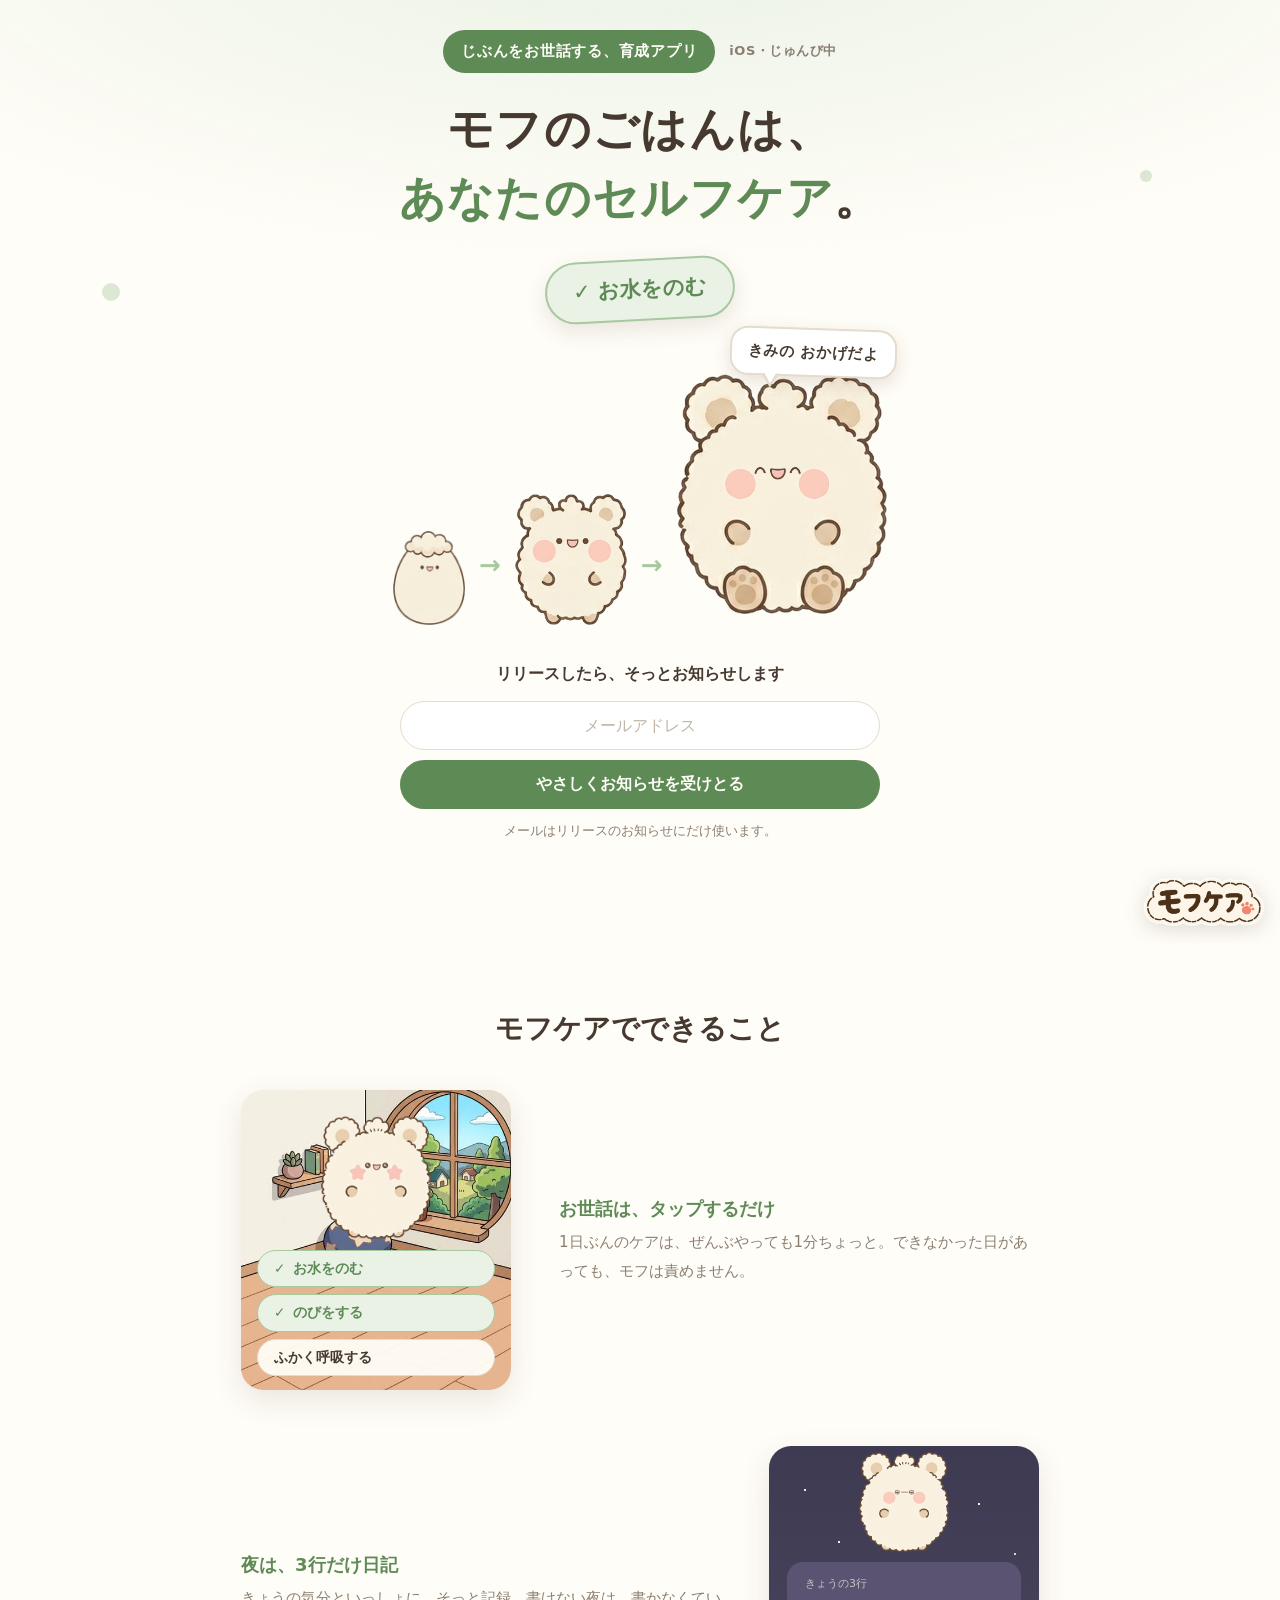
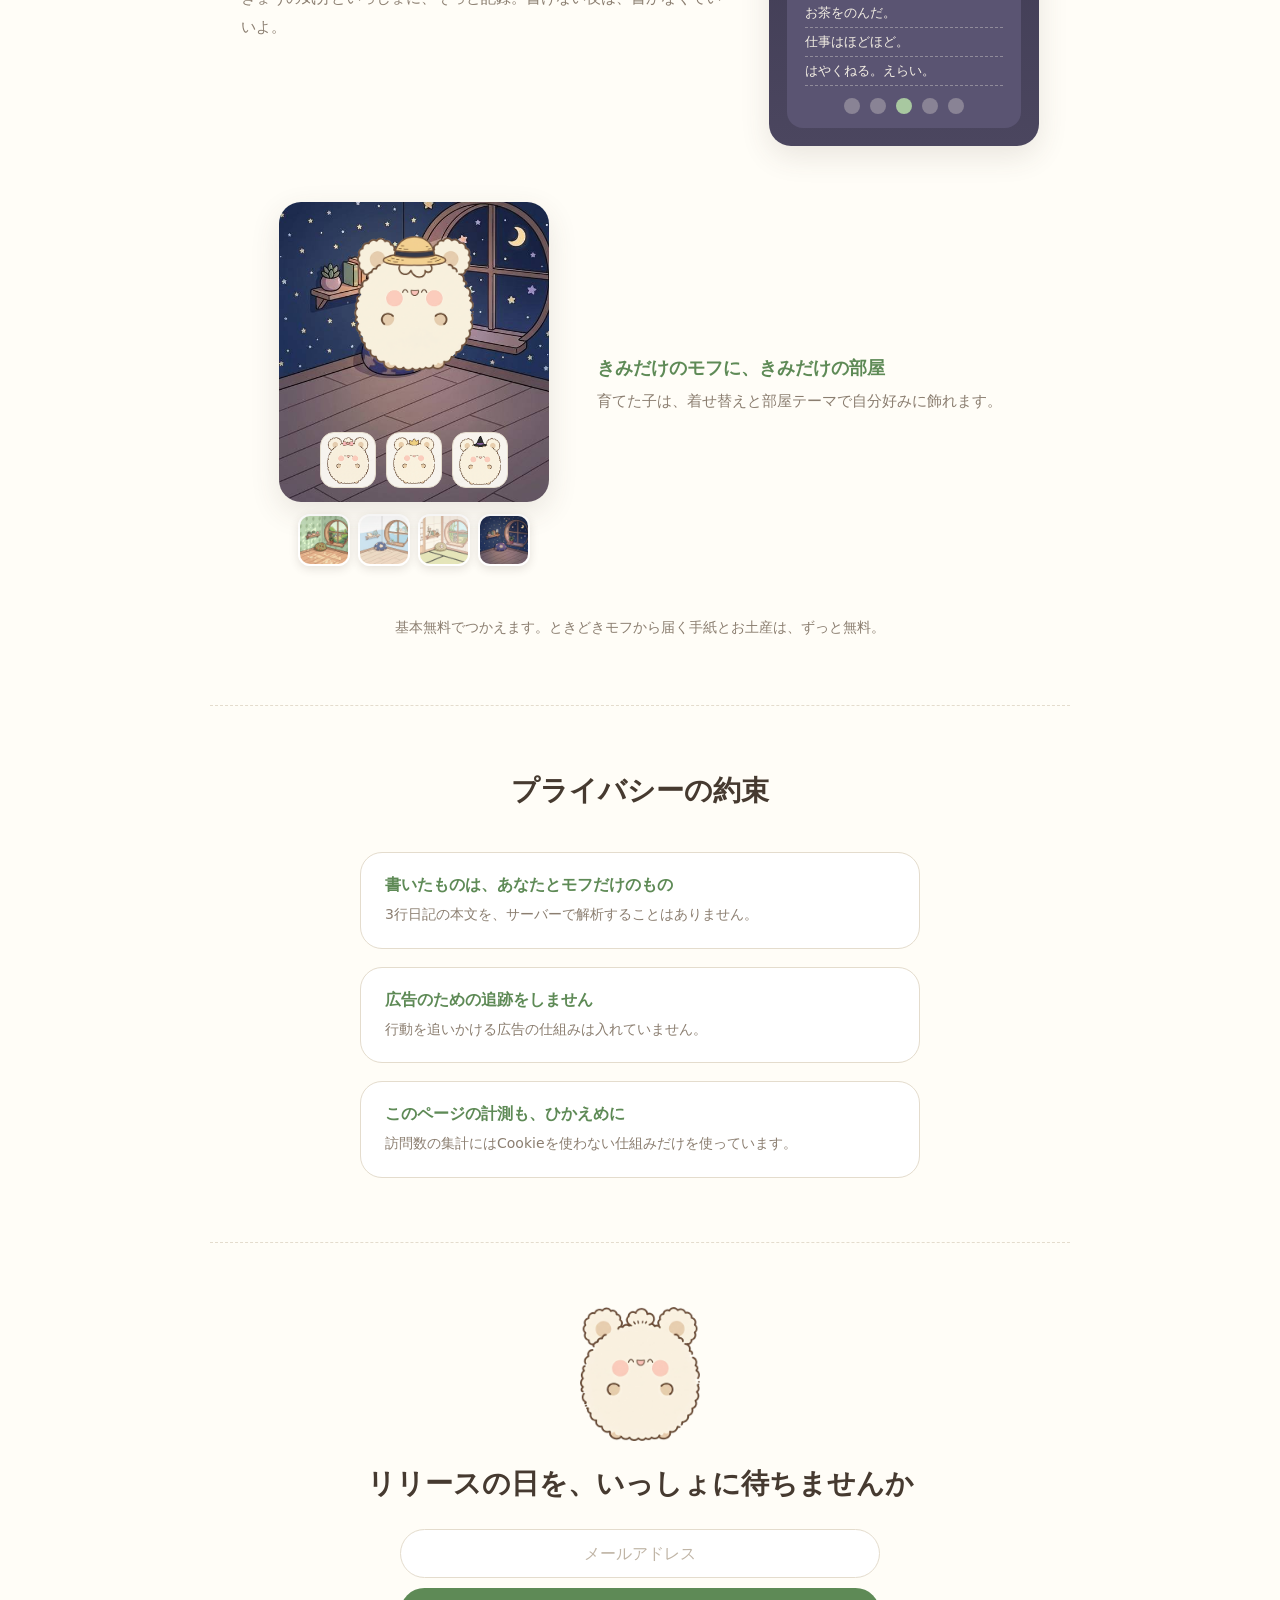
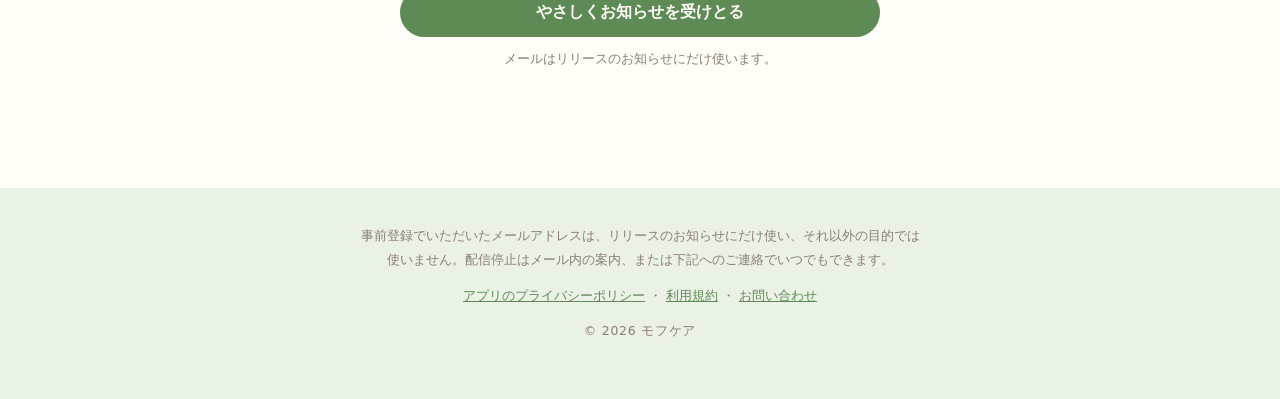
==== index.html @ e427bdf7 "ヒーローの落款スタンプを公式ロゴ(雲形ステッチ+肉球)に差し替え Co-Authored-By: Claude Fable 5 <noreply@anthropic.com>" ====
<!DOCTYPE html>
<html lang="ja">
<head>
  <meta charset="UTF-8">
  <meta name="viewport" content="width=device-width, initial-scale=1">
  <title>モフケア — モフのごはんは、あなたのセルフケア。</title>
  <meta name="description" content="じぶんをお世話する育成アプリ(iOS)。お水をのむ、のびをする。あなたのセルフケアで、もふもふの相棒「モフ」が育ちます。いま事前登録うけつけ中。">
  <meta name="theme-color" content="#FFFDF7">

  <meta property="og:type" content="website">
  <meta property="og:title" content="モフケア — モフのごはんは、あなたのセルフケア。">
  <meta property="og:description" content="じぶんをお世話する育成アプリ(iOS)。あなたのセルフケアで、もふもふの相棒「モフ」が育ちます。いま事前登録うけつけ中。">
  <meta property="og:url" content="https://mofucare.pages.dev/">
  <meta property="og:image" content="https://mofucare.pages.dev/assets/og.png">
  <meta name="twitter:card" content="summary_large_image">

  <link rel="icon" href="assets/favicon.png">
  <link rel="apple-touch-icon" href="assets/apple-touch-icon.png">

  <link rel="stylesheet" href="style.css">
</head>
<body>

  <!-- ヒーロー(コーラル) -->
  <header class="hero">
    <div class="hero-inner">
      <div class="badge-row">
        <span class="badge">じぶんをお世話する、育成アプリ</span>
        <span class="status">iOS・じゅんび中</span>
      </div>

      <h1 id="headline">モフのごはんは、<br><em>あなたのセルフケア</em>。</h1>

      <div class="causal">
        <span class="chip">✓ お水をのむ</span>
        <div class="strip">
          <img class="g1" src="assets/g1_big.png" alt="たまご">
          <span class="arrow" aria-hidden="true">→</span>
          <img class="g2" src="assets/g2_big.png" alt="ちびモフ">
          <span class="arrow" aria-hidden="true">→</span>
          <div class="g4-wrap">
            <p class="bubble">きみの おかげだよ</p>
            <img class="g4 breathing" src="assets/g4_big.png" alt="おとなモフ">
          </div>
        </div>
      </div>

      <form class="signup" data-signup>
        <p class="signup-title">リリースしたら、そっとお知らせします</p>
        <div class="signup-row">
          <label class="visually-hidden" for="email-1">メールアドレス</label>
          <input id="email-1" type="email" name="email" placeholder="メールアドレス" autocomplete="email" required>
          <button type="submit">やさしくお知らせを受けとる</button>
        </div>
        <p class="signup-note">メールはリリースのお知らせにだけ使います。</p>
        <p class="signup-status" role="status" aria-live="polite"></p>
      </form>
    </div>
    <div class="fluff" style="width:18px;height:18px;left:8%;top:30%" aria-hidden="true"></div>
    <div class="fluff" style="width:12px;height:12px;right:10%;top:18%;animation-delay:-3s" aria-hidden="true"></div>
    <img class="seal" src="assets/logo_mofucare.png" alt="モフケア">
  </header>

  <!-- できること -->
  <main>
    <section class="features">
      <h2>モフケアでできること</h2>

      <article class="feature">
        <div class="mock mock-day">
          <img class="mock-room" src="assets/room_day.jpg" alt="" width="480" height="860">
          <img class="mock-mofu" src="assets/mofu_sparkle.png" alt="">
          <ul class="care-chips">
            <li class="done"><span class="check" aria-hidden="true">✓</span>お水をのむ</li>
            <li class="done"><span class="check" aria-hidden="true">✓</span>のびをする</li>
            <li>ふかく呼吸する</li>
          </ul>
        </div>
        <div class="feature-text">
          <h3>お世話は、タップするだけ</h3>
          <p>1日ぶんのケアは、ぜんぶやっても1分ちょっと。できなかった日があっても、モフは責めません。</p>
        </div>
      </article>

      <article class="feature">
        <div class="mock mock-night">
          <div class="stars" aria-hidden="true"></div>
          <img class="mock-mofu-night" src="assets/mofu_sleepy.png" alt="">
          <div class="diary-card">
            <p class="diary-date">きょうの3行</p>
            <p class="diary-line">お茶をのんだ。</p>
            <p class="diary-line">仕事はほどほど。</p>
            <p class="diary-line">はやくねる。えらい。</p>
            <div class="mood-row" aria-hidden="true">
              <span></span><span></span><span class="mood-on"></span><span></span><span></span>
            </div>
          </div>
        </div>
        <div class="feature-text">
          <h3>夜は、3行だけ日記</h3>
          <p>きょうの気分といっしょに、そっと記録。書けない夜は、書かなくていいよ。</p>
        </div>
      </article>

      <article class="feature">
        <div>
          <div class="mock mock-dress">
            <img class="mock-room" src="assets/room_starry.jpg" alt="">
            <img class="mock-mofu" src="assets/dress_strawhat.png" alt="">
            <div class="dress-row" aria-hidden="true">
              <div class="slot"><img src="assets/dress_ribbon.png" alt=""></div>
              <div class="slot"><img src="assets/dress_crown.png" alt=""></div>
              <div class="slot"><img src="assets/dress_witchhat.png" alt=""></div>
            </div>
          </div>
          <div class="theme-thumbs" aria-hidden="true">
            <img src="assets/room_forest.jpg" alt="">
            <img src="assets/room_seaside.jpg" alt="">
            <img src="assets/room_washitsu.jpg" alt="">
            <img src="assets/room_starry.jpg" alt="">
          </div>
        </div>
        <div class="feature-text">
          <h3>きみだけのモフに、きみだけの部屋</h3>
          <p>育てた子は、着せ替えと部屋テーマで自分好みに飾れます。</p>
        </div>
      </article>

      <p class="free-note">基本無料でつかえます。ときどきモフから届く手紙とお土産は、ずっと無料。</p>
    </section>

    <!-- プライバシー -->
    <section class="privacy">
      <h2>プライバシーの約束</h2>
      <ul>
        <li>
          <h3>書いたものは、あなたとモフだけのもの</h3>
          <p>3行日記の本文を、サーバーで解析することはありません。</p>
        </li>
        <li>
          <h3>広告のための追跡をしません</h3>
          <p>行動を追いかける広告の仕組みは入れていません。</p>
        </li>
        <li>
          <h3>このページの計測も、ひかえめに</h3>
          <p>訪問数の集計にはCookieを使わない仕組みだけを使っています。</p>
        </li>
      </ul>
    </section>

    <!-- もう一度フォーム -->
    <section class="cta-again">
      <img src="assets/mofu_hero.png" alt="" class="breathing">
      <h2>リリースの日を、いっしょに待ちませんか</h2>
      <form class="signup" data-signup>
        <div class="signup-row">
          <label class="visually-hidden" for="email-2">メールアドレス</label>
          <input id="email-2" type="email" name="email" placeholder="メールアドレス" autocomplete="email" required>
          <button type="submit">やさしくお知らせを受けとる</button>
        </div>
        <p class="signup-note">メールはリリースのお知らせにだけ使います。</p>
        <p class="signup-status" role="status" aria-live="polite"></p>
      </form>
      <noscript><p class="signup-note">フォームの利用にはJavaScriptが必要です。動かないときは mofucare.app@gmail.com へ「お知らせ希望」とメールしてください。</p></noscript>
    </section>
  </main>

  <footer>
    <p>事前登録でいただいたメールアドレスは、リリースのお知らせにだけ使い、それ以外の目的では使いません。配信停止はメール内の案内、または下記へのご連絡でいつでもできます。</p>
    <p>
      <a href="/privacy">アプリのプライバシーポリシー</a>
      ・
      <a href="/terms">利用規約</a>
      ・
      <a href="mailto:mofucare.app@gmail.com">お問い合わせ</a>
    </p>
    <p class="copyright">© 2026 モフケア</p>
  </footer>

  <script src="main.js"></script>
  <script data-goatcounter="https://mofucare.goatcounter.com/count" async src="vendor-count.js"></script>
</body>
</html>
---- style.css ----
/* モフケア LP v2 — スライドと同じデザイン言語(コーラルヒーロー+因果ストリップ) */
:root {
  --bg: #FFFDF7;
  --ink: #463A30;
  --ink-muted: #8B7E70;
  --leaf: #A8C8A0;
  --leaf-deep: #5E8A56;
  --leaf-pale: #EAF2E5;
  --card: #FFFFFF;
  --outline: #E4DCCD;
  --coral: #E08C82;
  --coral-ink: #C4573C;
  --coral-deep: #5C3325;
  --night: #4B465F;
  --night-card: #5A5472;
  --night-ink: #F4EFE4;
  --radius: 22px;
  --font: "Hiragino Maru Gothic ProN", "Hiragino Maru Gothic Pro",
    "BIZ UDGothic", "Hiragino Kaku Gothic ProN", "Yu Gothic", ui-rounded,
    system-ui, sans-serif;
}

* { margin: 0; padding: 0; box-sizing: border-box; }

body {
  font-family: var(--font);
  background: var(--bg);
  color: var(--ink);
  line-height: 1.9;
  font-size: 16px;
  overflow-x: hidden;
}

img { max-width: 100%; height: auto; }

h1, h2, h3 { font-weight: 700; line-height: 1.5; }

.visually-hidden {
  position: absolute;
  width: 1px; height: 1px;
  clip-path: inset(50%);
  overflow: hidden;
  white-space: nowrap;
}

/* ---------- ヒーロー(コーラル) ---------- */

.hero {
  background:
    radial-gradient(ellipse 100% 50% at 50% -8%, var(--leaf-pale) 0%, transparent 72%),
    var(--bg);
  padding: 30px 24px 64px;
  position: relative;
  overflow: hidden;
}

.hero-inner { max-width: 640px; margin: 0 auto; text-align: center; }

.badge-row {
  display: flex;
  align-items: center;
  justify-content: center;
  flex-wrap: wrap;
  gap: 8px 14px;
}

.badge {
  background: var(--leaf-deep);
  color: #FFFDF7;
  font-size: clamp(12.5px, 3.4vw, 15px);
  font-weight: 700;
  letter-spacing: 0.05em;
  padding: 7px 18px;
  border-radius: 999px;
}

.status {
  font-size: 13px;
  font-weight: 600;
  color: var(--ink-muted);
  letter-spacing: 0.04em;
}

h1 {
  margin-top: 22px;
  font-size: clamp(25px, 7vw, 46px);
  letter-spacing: 0.03em;
  color: var(--ink);
}

h1 em { font-style: normal; color: var(--leaf-deep); }

/* 因果ストリップ */
.causal { margin-top: 26px; position: relative; }

.causal .chip {
  display: inline-block;
  background: var(--leaf-pale);
  color: var(--leaf-deep);
  border: 2px solid var(--leaf);
  font-weight: 700;
  font-size: clamp(16px, 4.6vw, 21px);
  padding: 9px 26px;
  border-radius: 999px;
  box-shadow: 0 8px 22px rgba(70, 58, 48, 0.12);
  transform: rotate(-3deg);
}

.strip {
  margin-top: 54px;
  display: flex;
  align-items: flex-end;
  justify-content: center;
  gap: clamp(6px, 2vw, 14px);
}

.strip .arrow {
  font-size: clamp(18px, 5vw, 26px);
  font-weight: 700;
  color: var(--leaf);
  padding-bottom: clamp(18px, 5vw, 34px);
}

.strip .g1 { width: clamp(38px, 10vw, 72px); }
.strip .g2 { width: clamp(58px, 15vw, 112px); }
.strip .g4 { width: clamp(108px, 29vw, 210px); }

.strip .g4-wrap { position: relative; }

.bubble {
  position: absolute;
  background: var(--card);
  border: 2.5px solid var(--outline);
  border-radius: 18px;
  padding: 8px 16px;
  font-size: clamp(12.5px, 3.4vw, 15px);
  font-weight: 700;
  letter-spacing: 0.04em;
  color: var(--ink);
  white-space: nowrap;
  box-shadow: 0 6px 18px rgba(92, 51, 37, 0.14);
  top: -46px;
  right: -10px;
  transform: rotate(2deg);
}

.bubble::before,
.bubble::after {
  content: '';
  position: absolute;
  width: 0; height: 0;
  border-style: solid;
}

.bubble::before {
  border-width: 14px 9px 0 9px;
  border-color: var(--outline) transparent transparent transparent;
  bottom: -14px;
  left: 30px;
}

.bubble::after {
  border-width: 11px 6px 0 6px;
  border-color: var(--card) transparent transparent transparent;
  bottom: -10px;
  left: 33px;
}

/* ロゴスタンプ(公式ロゴ・スライドと同一素材) */
.seal {
  position: absolute;
  right: 16px;
  bottom: 18px;
  width: 120px;
  height: auto;
  filter: drop-shadow(0 4px 10px rgba(70, 58, 48, 0.18));
}

/* ---------- 登録フォーム ---------- */

.signup {
  max-width: 480px;
  margin: 34px auto 0;
  text-align: center;
}

.signup-title {
  font-weight: 700;
  margin-bottom: 12px;
}


.signup-row {
  display: flex;
  flex-direction: column;
  gap: 10px;
}

.signup-row[hidden] { display: none; }

.signup input[type="email"] {
  font-family: inherit;
  font-size: 16px;
  padding: 14px 18px;
  border: 1.5px solid var(--outline);
  border-radius: 999px;
  background: var(--card);
  color: var(--ink);
  text-align: center;
}

.signup input[type="email"]::placeholder { color: #C0B5A6; }

.signup input[type="email"]:focus-visible,
.signup button:focus-visible,
a:focus-visible {
  outline: 3px solid var(--leaf);
  outline-offset: 2px;
}

.signup button {
  font-family: inherit;
  font-size: 16px;
  font-weight: 700;
  padding: 14px 18px;
  border: none;
  border-radius: 999px;
  background: var(--leaf-deep);
  color: #FFFDF7;
  cursor: pointer;
  transition: transform 0.15s ease, filter 0.15s ease;
}

.signup button:hover { filter: brightness(0.96); transform: translateY(-1px); }
.signup button:disabled { opacity: 0.7; cursor: default; transform: none; }

.signup-note {
  font-size: 12.5px;
  color: var(--ink-muted);
  margin-top: 10px;
}


.signup-status {
  margin-top: 10px;
  font-size: 14.5px;
  font-weight: 600;
  min-height: 1.9em;
}

.signup-status.ok { color: var(--leaf-deep); }
.signup-status.ng { color: #A9695E; }


/* ---------- セクション共通 ---------- */

main section {
  max-width: 860px;
  margin: 0 auto;
  padding: 64px 24px;
}

h2 {
  font-size: clamp(22px, 5vw, 28px);
  text-align: center;
  margin-bottom: 40px;
}

/* ---------- できること ---------- */

.feature {
  display: flex;
  flex-direction: column;
  align-items: center;
  gap: 20px;
  margin-bottom: 56px;
}

.feature:last-of-type { margin-bottom: 0; }

.feature-text { text-align: center; max-width: 30em; }
.feature-text h3 { font-size: 18px; color: var(--leaf-deep); margin-bottom: 6px; }
.feature-text p { color: var(--ink-muted); font-size: 15px; }

@media (min-width: 820px) {
  .feature { flex-direction: row; justify-content: center; gap: 48px; }
  .feature:nth-of-type(even) { flex-direction: row-reverse; }
  .feature-text { text-align: left; }
}

/* アプリ画面風モック */
.mock {
  width: 270px;
  height: 300px;
  border-radius: var(--radius);
  position: relative;
  overflow: hidden;
  box-shadow: 0 10px 30px rgba(70, 58, 48, 0.12);
  flex-shrink: 0;
}

.mock-room {
  position: absolute;
  inset: 0;
  width: 100%;
  height: 100%;
  object-fit: cover;
  object-position: 50% 72%;
}

/* 1) ケア(昼の部屋) */
.mock-day .mock-mofu {
  position: absolute;
  left: 50%;
  transform: translateX(-50%);
  top: 26px;
  width: 110px;
}

.care-chips {
  position: absolute;
  left: 16px;
  right: 16px;
  bottom: 14px;
  list-style: none;
  display: flex;
  flex-direction: column;
  gap: 7px;
}

.care-chips li {
  background: rgba(255, 253, 247, 0.94);
  border: 1.5px solid var(--outline);
  border-radius: 999px;
  padding: 5px 16px;
  font-size: 13.5px;
  font-weight: 600;
}

.care-chips li.done {
  background: var(--leaf-pale);
  border-color: var(--leaf);
  color: var(--leaf-deep);
}

.care-chips .check { margin-right: 8px; }

/* 2) 3行日記(夜) */
.mock-night {
  background: linear-gradient(180deg, #3E3A52 0%, var(--night) 100%);
  display: flex;
  flex-direction: column;
  align-items: center;
  justify-content: flex-end;
  padding: 18px;
}

.stars {
  position: absolute;
  inset: 0;
  background-image:
    radial-gradient(circle 1.5px at 36px 44px, #F4EFE4 99%, transparent),
    radial-gradient(circle 1px at 120px 26px, #D8CFE8 99%, transparent),
    radial-gradient(circle 1.5px at 210px 58px, #F4EFE4 99%, transparent),
    radial-gradient(circle 1px at 246px 108px, #D8CFE8 99%, transparent),
    radial-gradient(circle 1px at 70px 96px, #F4EFE4 99%, transparent);
}

.mock-mofu-night { position: relative; margin-bottom: 10px; width: 90px; }

.diary-card {
  position: relative;
  width: 100%;
  background: var(--night-card);
  border-radius: 16px;
  padding: 12px 18px 14px;
  color: var(--night-ink);
}

.diary-date { font-size: 11px; opacity: 0.7; margin-bottom: 4px; }

.diary-line {
  font-size: 13px;
  line-height: 1.7;
  border-bottom: 1px dashed rgba(244, 239, 228, 0.35);
  padding: 3px 0;
}

.mood-row {
  display: flex;
  gap: 10px;
  justify-content: center;
  margin-top: 12px;
}

.mood-row span {
  width: 16px;
  height: 16px;
  border-radius: 50%;
  background: rgba(244, 239, 228, 0.3);
}

.mood-row .mood-on { background: var(--leaf); }

/* 3) 着せ替え・部屋テーマ(星空) */
.mock-dress .mock-mofu {
  position: absolute;
  left: 50%;
  transform: translateX(-50%);
  top: 34px;
  width: 120px;
}

.dress-row {
  position: absolute;
  left: 16px;
  right: 16px;
  bottom: 14px;
  display: flex;
  justify-content: center;
  gap: 10px;
}

.dress-row .slot {
  background: rgba(255, 253, 247, 0.94);
  border: 1.5px solid var(--outline);
  border-radius: 14px;
  width: 56px;
  height: 56px;
  display: flex;
  align-items: center;
  justify-content: center;
}

.dress-row .slot img { width: 42px; }

.theme-thumbs {
  display: flex;
  gap: 8px;
  justify-content: center;
  margin-top: 12px;
}

.theme-thumbs img {
  width: 52px;
  height: 52px;
  object-fit: cover;
  border-radius: 12px;
  border: 2px solid var(--card);
  box-shadow: 0 3px 10px rgba(70, 58, 48, 0.14);
}

.free-note {
  text-align: center;
  color: var(--ink-muted);
  font-size: 14px;
  margin-top: 48px;
}

/* ---------- プライバシー ---------- */

.privacy { border-top: 1.5px dashed var(--outline); }

.privacy ul {
  list-style: none;
  display: flex;
  flex-direction: column;
  gap: 18px;
  max-width: 560px;
  margin: 0 auto;
}

.privacy li {
  background: var(--card);
  border: 1.5px solid var(--outline);
  border-radius: var(--radius);
  padding: 20px 24px;
}

.privacy h3 { font-size: 16px; color: var(--leaf-deep); margin-bottom: 4px; }
.privacy p { font-size: 14px; color: var(--ink-muted); }

/* ---------- もう一度フォーム ---------- */

.cta-again {
  text-align: center;
  border-top: 1.5px dashed var(--outline);
  padding-bottom: 80px;
}

.cta-again img { margin-bottom: 12px; width: 120px; }
.cta-again h2 { margin-bottom: 0; }
.cta-again .signup { margin-top: 24px; }

.breathing {
  animation: breathe 4.5s ease-in-out infinite;
  transform-origin: 50% 90%;
}

@keyframes breathe {
  0%, 100% { transform: scale(1); }
  50% { transform: scale(1.025); }
}

.fluff {
  position: absolute;
  border-radius: 50%;
  background: var(--leaf);
  opacity: 0.4;
  animation: drift 7s ease-in-out infinite alternate;
}

@keyframes drift {
  from { transform: translateY(0); }
  to { transform: translateY(-14px); }
}

@media (prefers-reduced-motion: reduce) {
  .breathing, .fluff { animation: none; }
}

/* ---------- フッター ---------- */

footer {
  background: var(--leaf-pale);
  padding: 36px 24px 44px;
  text-align: center;
  font-size: 12.5px;
  color: var(--ink-muted);
}

footer p { max-width: 560px; margin: 0 auto 12px; }

footer a { color: var(--leaf-deep); }

.copyright { margin-top: 6px; letter-spacing: 0.06em; }
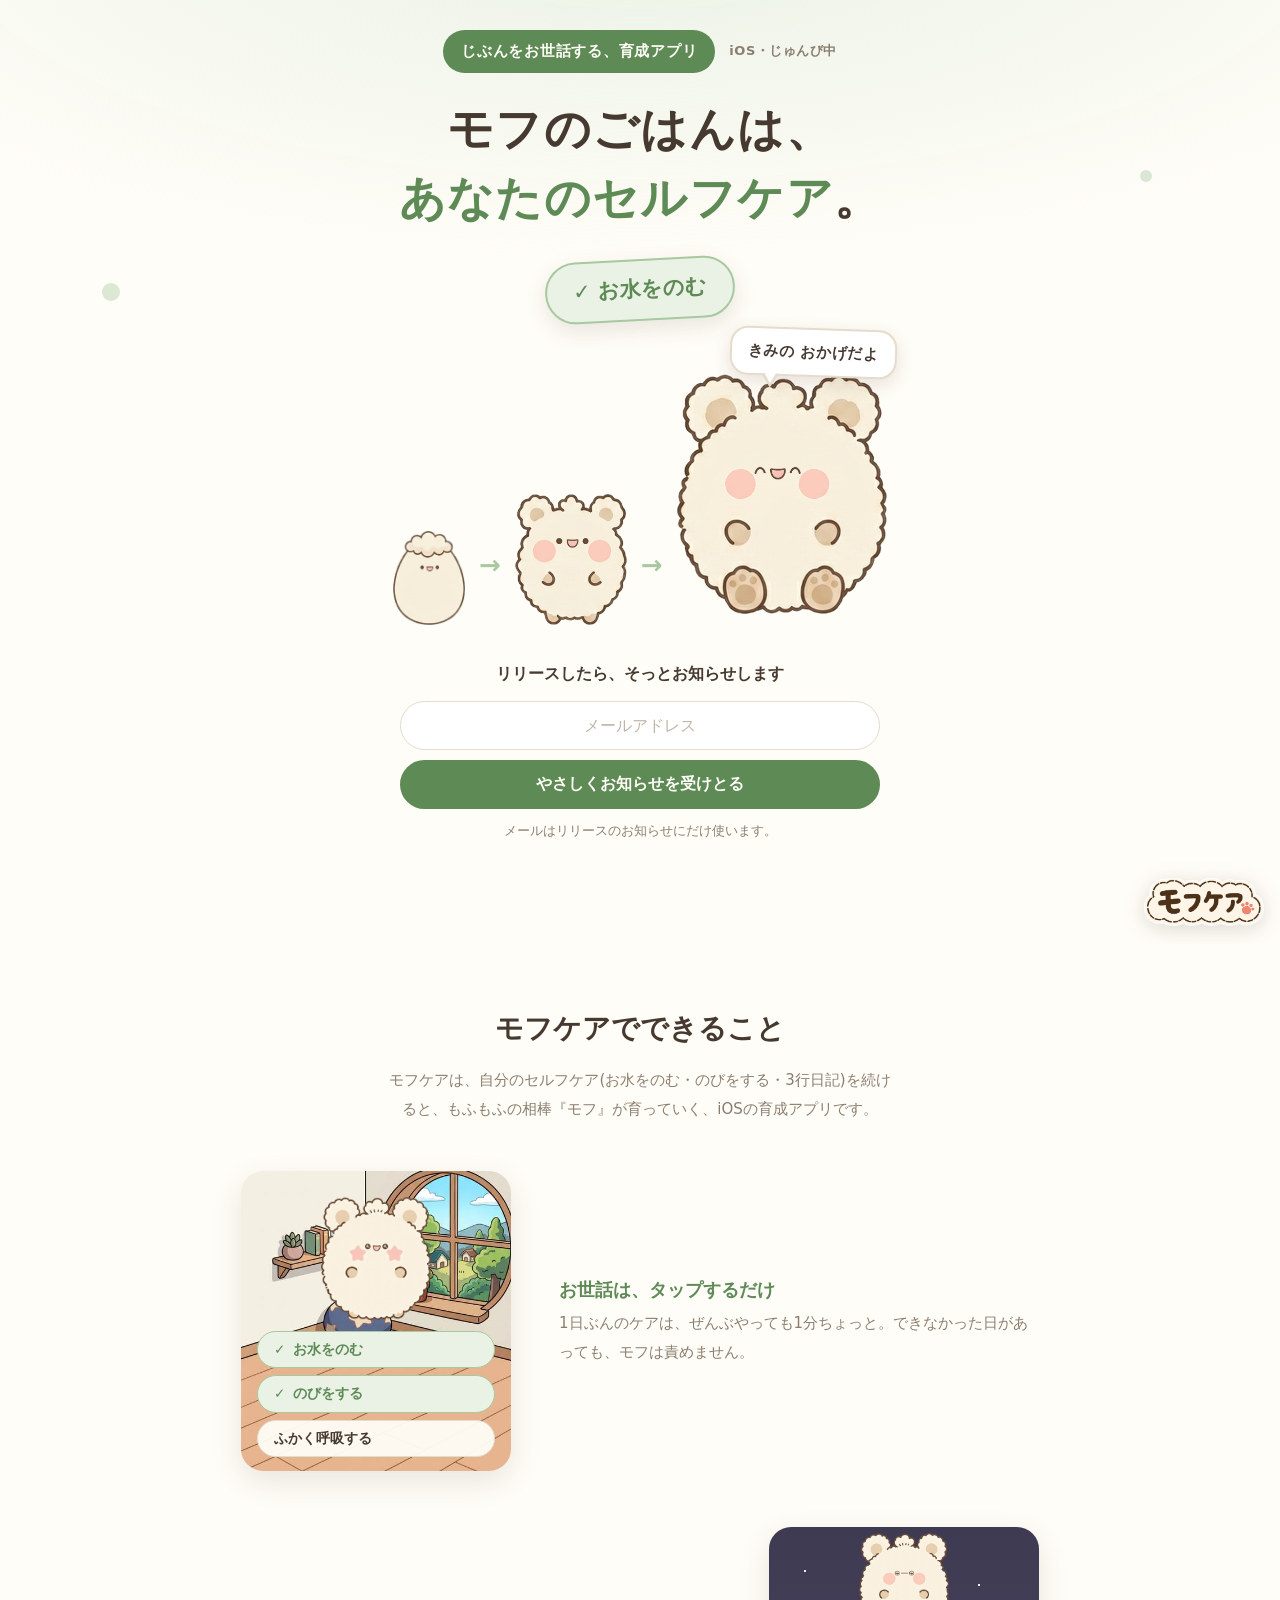
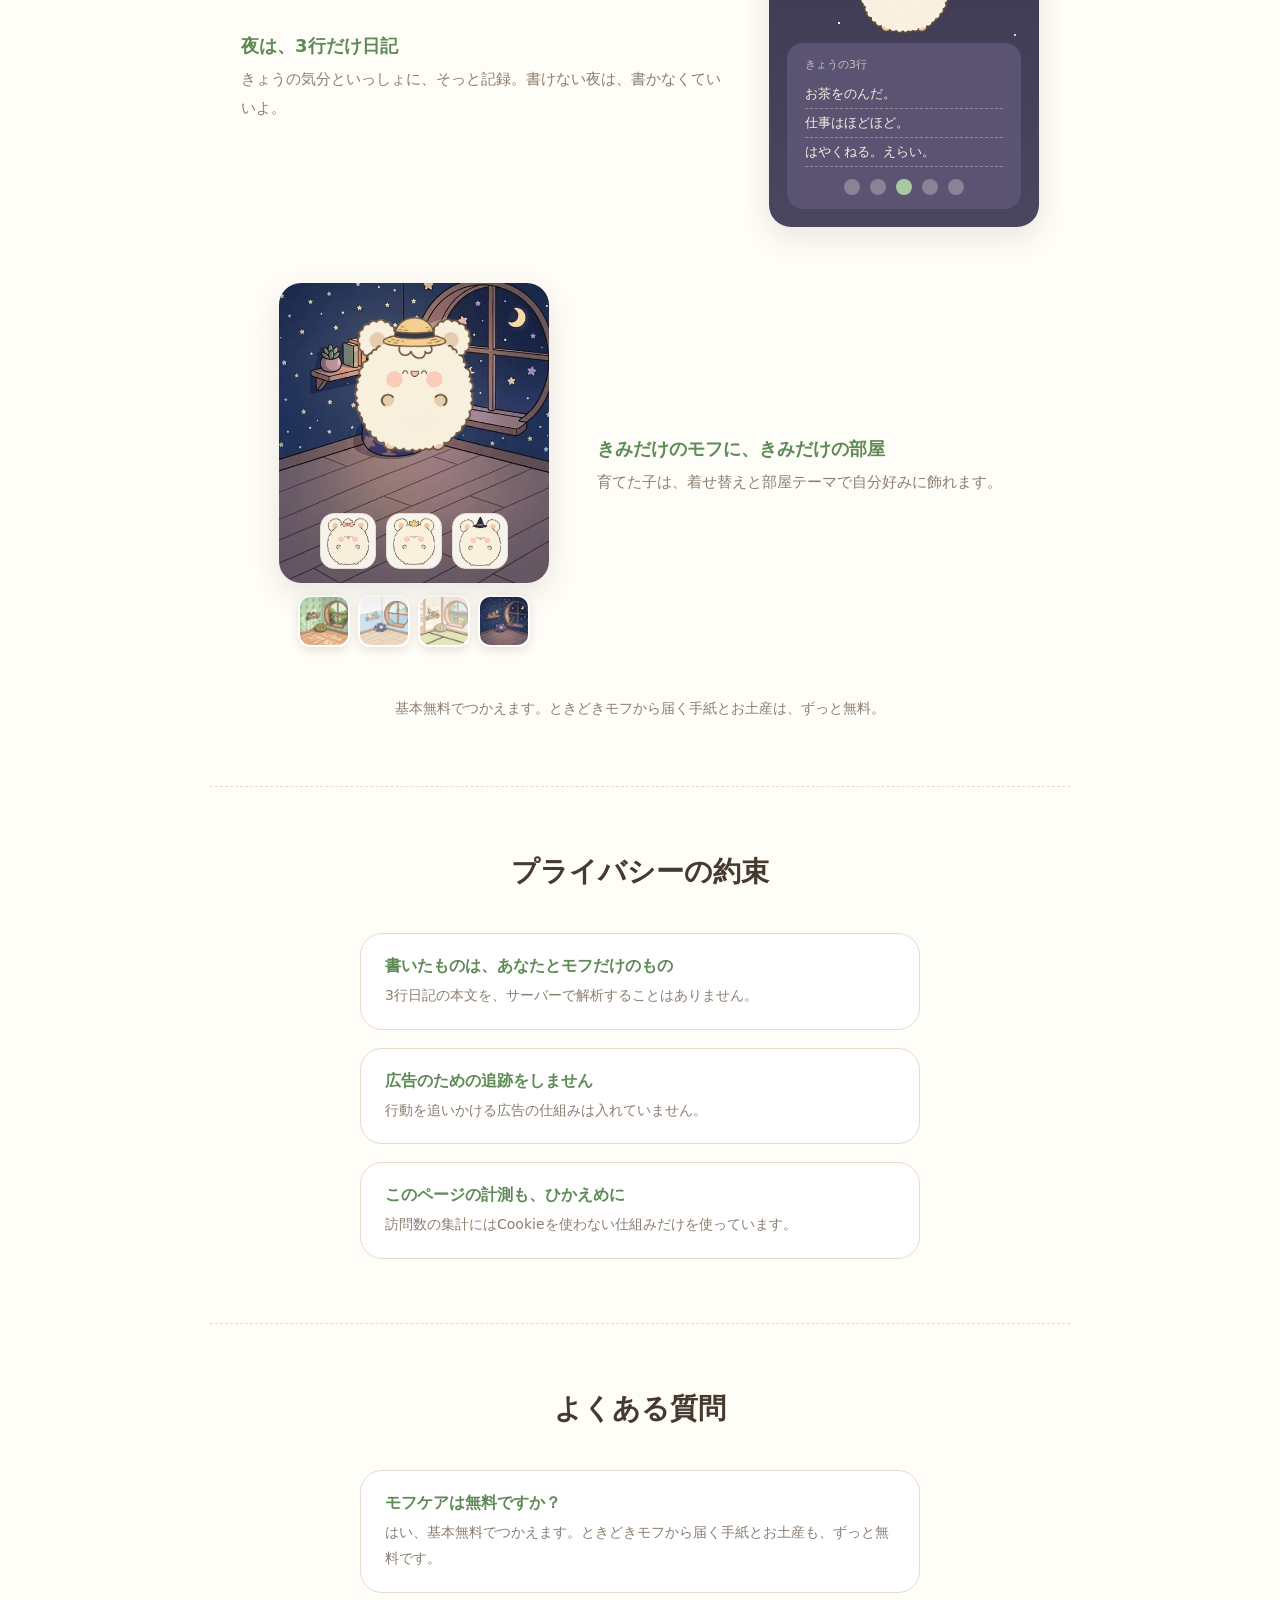
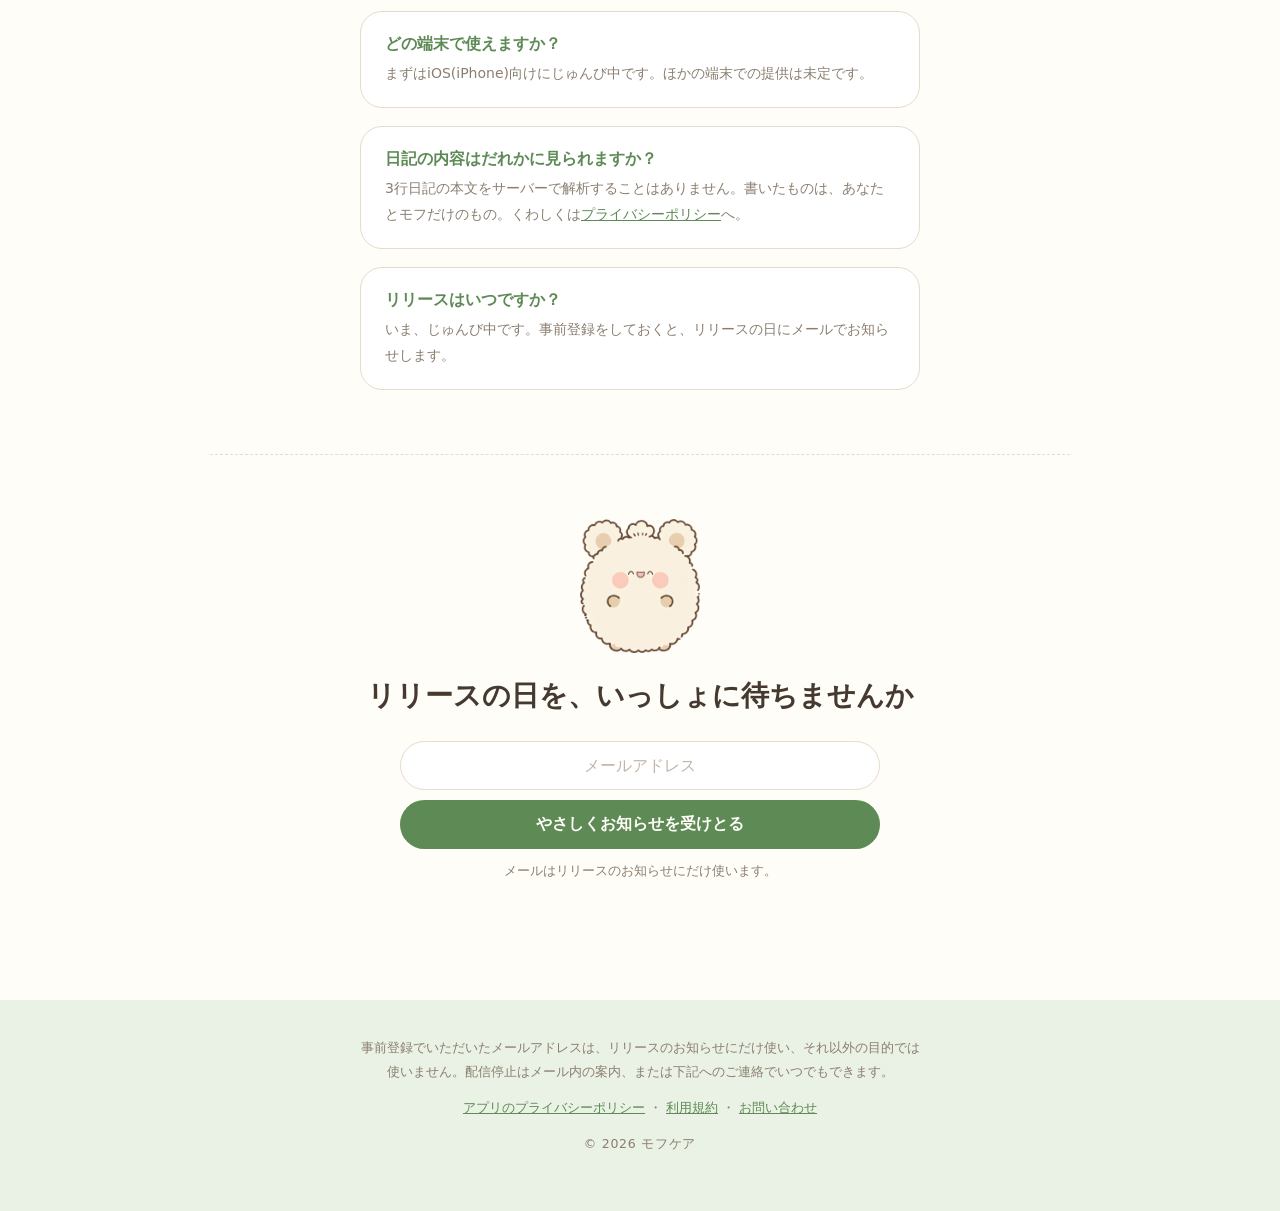
==== commit 8462e1ec: "GEO/LLMO対応: JSON-LD(SoftwareApplication+FAQPage)・定義リード文・FAQセクション・canonical・robots.txt/sitemap.xml/ll" ====
--- a/index.html
+++ b/index.html
@@ -14,8 +14,52 @@
   <meta property="og:image" content="https://mofucare.pages.dev/assets/og.png">
   <meta name="twitter:card" content="summary_large_image">
 
+  <link rel="canonical" href="https://mofucare.pages.dev/">
   <link rel="icon" href="assets/favicon.png">
   <link rel="apple-touch-icon" href="assets/apple-touch-icon.png">
+
+  <script type="application/ld+json">
+  {
+    "@context": "https://schema.org",
+    "@type": "SoftwareApplication",
+    "name": "モフケア",
+    "applicationCategory": "HealthApplication",
+    "operatingSystem": "iOS",
+    "description": "じぶんをお世話する育成アプリ。お水をのむ・のびをするなど自分のセルフケアで、もふもふの相棒「モフ」が育つ。3行日記、着せ替え、部屋テーマ。基本無料。",
+    "offers": { "@type": "Offer", "price": "0", "priceCurrency": "JPY" },
+    "url": "https://mofucare.pages.dev/",
+    "image": "https://mofucare.pages.dev/assets/og.png",
+    "author": { "@type": "Organization", "name": "モフケア開発者" }
+  }
+  </script>
+  <script type="application/ld+json">
+  {
+    "@context": "https://schema.org",
+    "@type": "FAQPage",
+    "mainEntity": [
+      {
+        "@type": "Question",
+        "name": "モフケアは無料ですか？",
+        "acceptedAnswer": { "@type": "Answer", "text": "はい、基本無料でつかえます。ときどきモフから届く手紙とお土産も、ずっと無料です。" }
+      },
+      {
+        "@type": "Question",
+        "name": "どの端末で使えますか？",
+        "acceptedAnswer": { "@type": "Answer", "text": "まずはiOS(iPhone)向けにじゅんび中です。ほかの端末での提供は未定です。" }
+      },
+      {
+        "@type": "Question",
+        "name": "日記の内容はだれかに見られますか？",
+        "acceptedAnswer": { "@type": "Answer", "text": "3行日記の本文をサーバーで解析することはありません。書いたものは、あなたとモフだけのものです。くわしくはプライバシーポリシーをご覧ください。" }
+      },
+      {
+        "@type": "Question",
+        "name": "リリースはいつですか？",
+        "acceptedAnswer": { "@type": "Answer", "text": "いま、じゅんび中です。事前登録をしておくと、リリースの日にメールでお知らせします。" }
+      }
+    ]
+  }
+  </script>
 
   <link rel="stylesheet" href="style.css">
 </head>
@@ -65,6 +109,7 @@
   <main>
     <section class="features">
       <h2>モフケアでできること</h2>
+      <p class="section-lead">モフケアは、自分のセルフケア(お水をのむ・のびをする・3行日記)を続けると、もふもふの相棒『モフ』が育っていく、iOSの育成アプリです。</p>
 
       <article class="feature">
         <div class="mock mock-day">
@@ -148,6 +193,29 @@
       </ul>
     </section>
 
+    <!-- よくある質問 -->
+    <section class="faq">
+      <h2>よくある質問</h2>
+      <ul>
+        <li>
+          <h3>モフケアは無料ですか？</h3>
+          <p>はい、基本無料でつかえます。ときどきモフから届く手紙とお土産も、ずっと無料です。</p>
+        </li>
+        <li>
+          <h3>どの端末で使えますか？</h3>
+          <p>まずはiOS(iPhone)向けにじゅんび中です。ほかの端末での提供は未定です。</p>
+        </li>
+        <li>
+          <h3>日記の内容はだれかに見られますか？</h3>
+          <p>3行日記の本文をサーバーで解析することはありません。書いたものは、あなたとモフだけのもの。くわしくは<a href="/privacy">プライバシーポリシー</a>へ。</p>
+        </li>
+        <li>
+          <h3>リリースはいつですか？</h3>
+          <p>いま、じゅんび中です。事前登録をしておくと、リリースの日にメールでお知らせします。</p>
+        </li>
+      </ul>
+    </section>
+
     <!-- もう一度フォーム -->
     <section class="cta-again">
       <img src="assets/mofu_hero.png" alt="" class="breathing">
--- a/style.css
+++ b/style.css
@@ -457,6 +457,16 @@
   margin-top: 48px;
 }
 
+/* セクション冒頭の説明リード */
+.section-lead {
+  text-align: center;
+  color: var(--ink-muted);
+  font-size: 15px;
+  line-height: 1.9;
+  max-width: 34em;
+  margin: -24px auto 48px;
+}
+
 /* ---------- プライバシー ---------- */
 
 .privacy { border-top: 1.5px dashed var(--outline); }
@@ -480,6 +490,30 @@
 .privacy h3 { font-size: 16px; color: var(--leaf-deep); margin-bottom: 4px; }
 .privacy p { font-size: 14px; color: var(--ink-muted); }
 
+/* ---------- よくある質問 ---------- */
+
+.faq { border-top: 1.5px dashed var(--outline); }
+
+.faq ul {
+  list-style: none;
+  display: flex;
+  flex-direction: column;
+  gap: 18px;
+  max-width: 560px;
+  margin: 0 auto;
+}
+
+.faq li {
+  background: var(--card);
+  border: 1.5px solid var(--outline);
+  border-radius: var(--radius);
+  padding: 20px 24px;
+}
+
+.faq h3 { font-size: 16px; color: var(--leaf-deep); margin-bottom: 4px; }
+.faq p { font-size: 14px; color: var(--ink-muted); }
+.faq a { color: var(--leaf-deep); }
+
 /* ---------- もう一度フォーム ---------- */
 
 .cta-again {
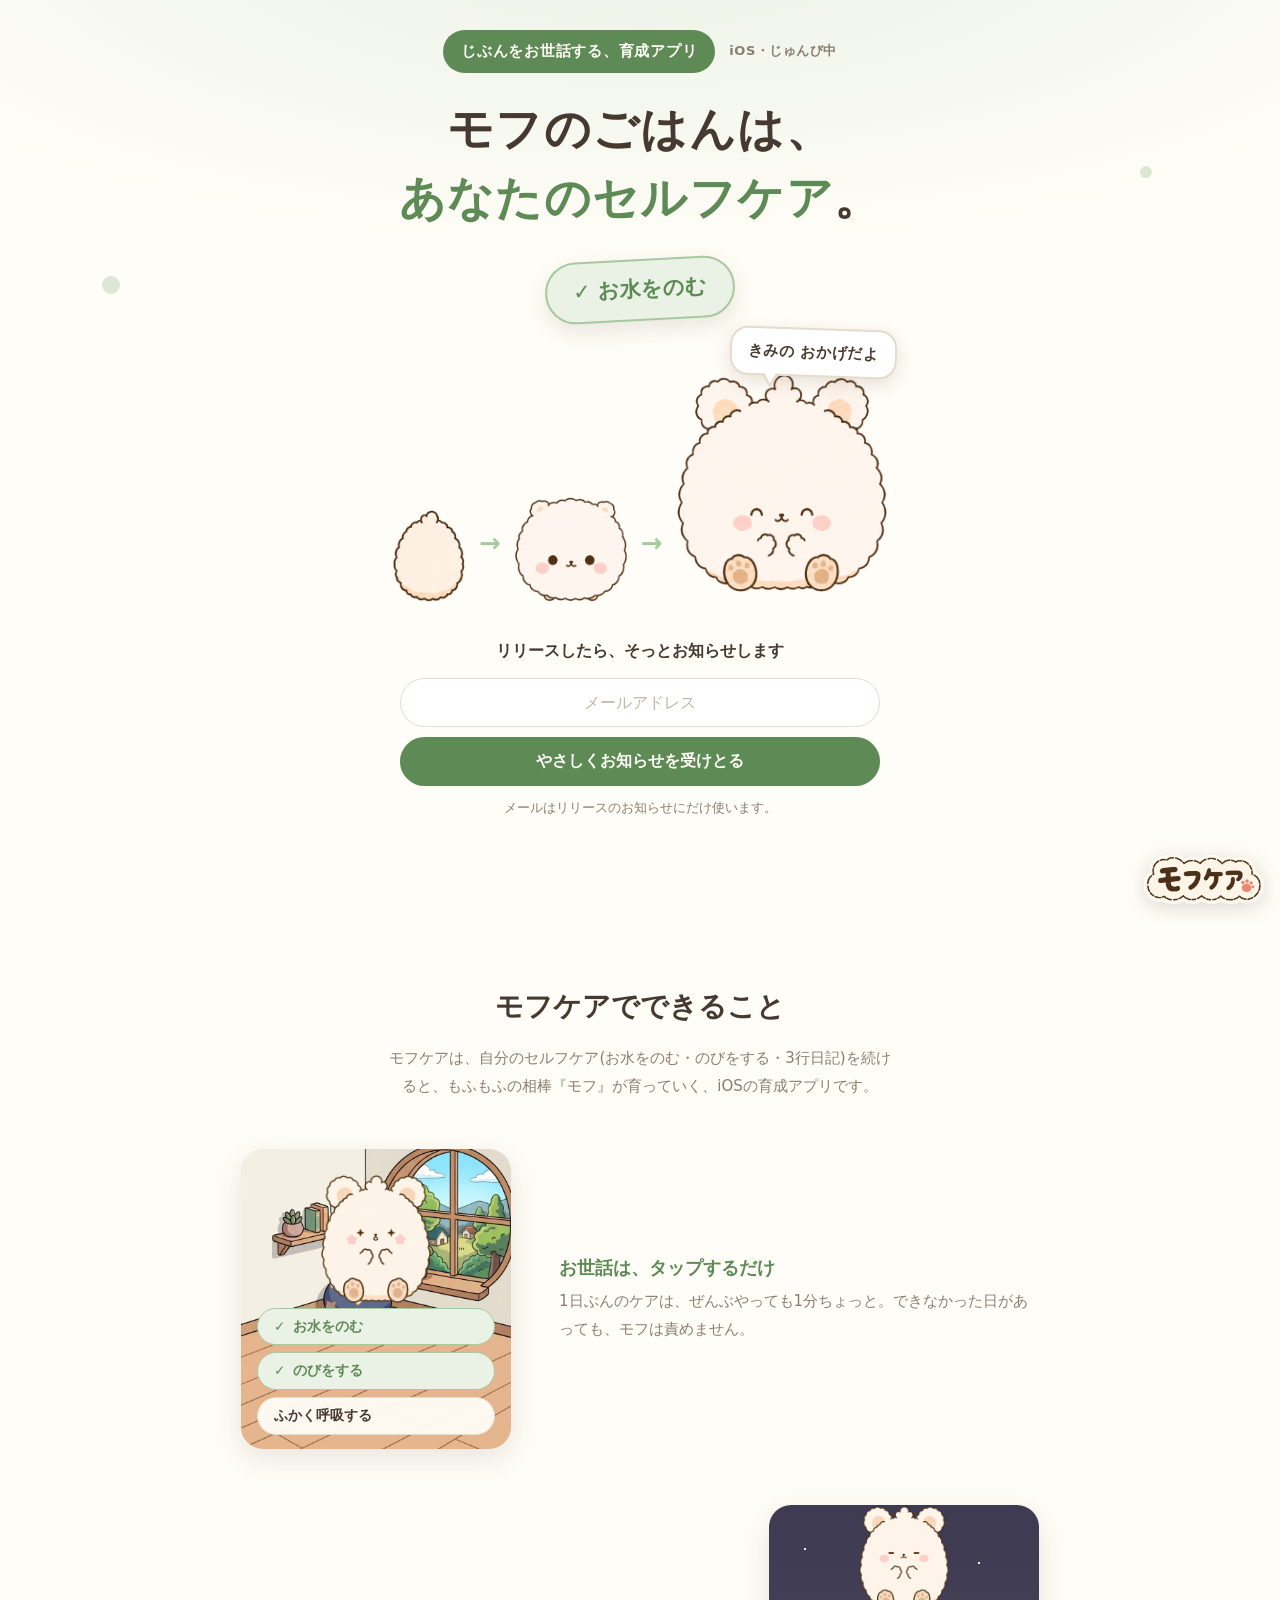
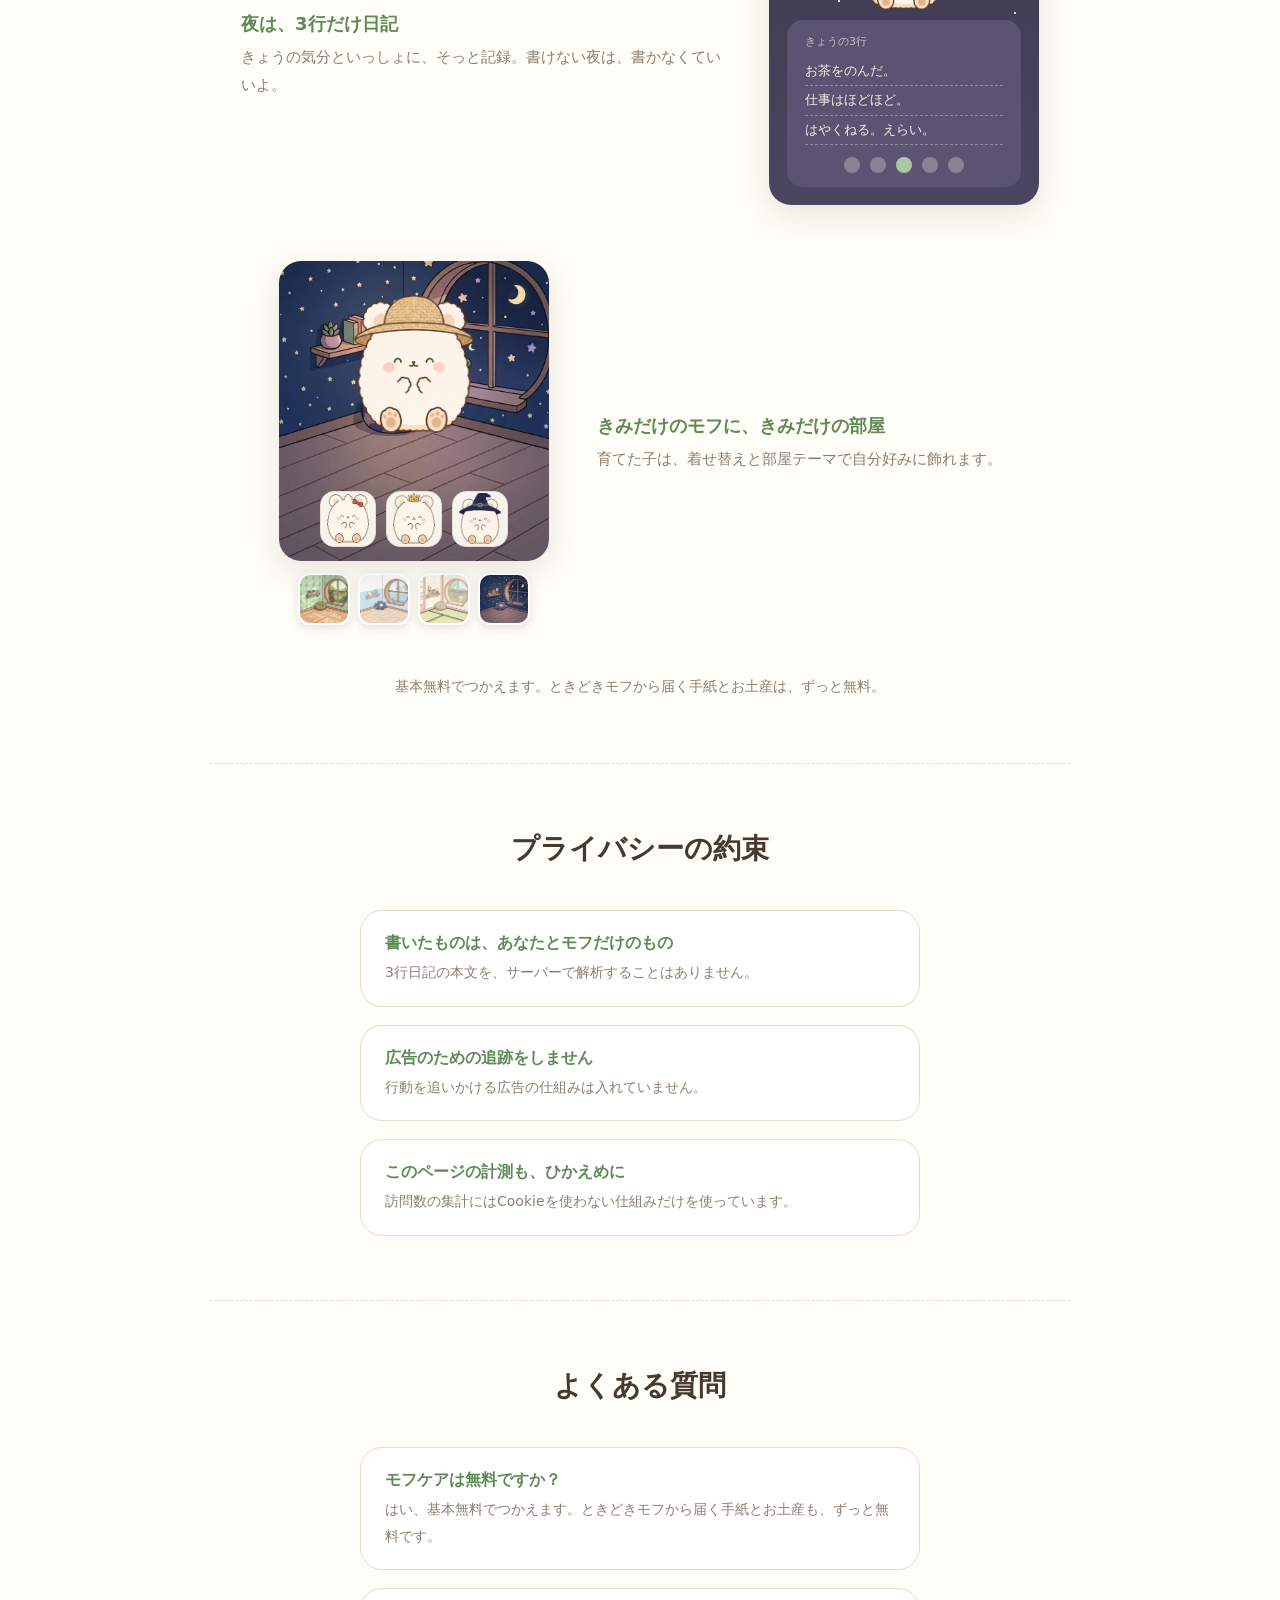
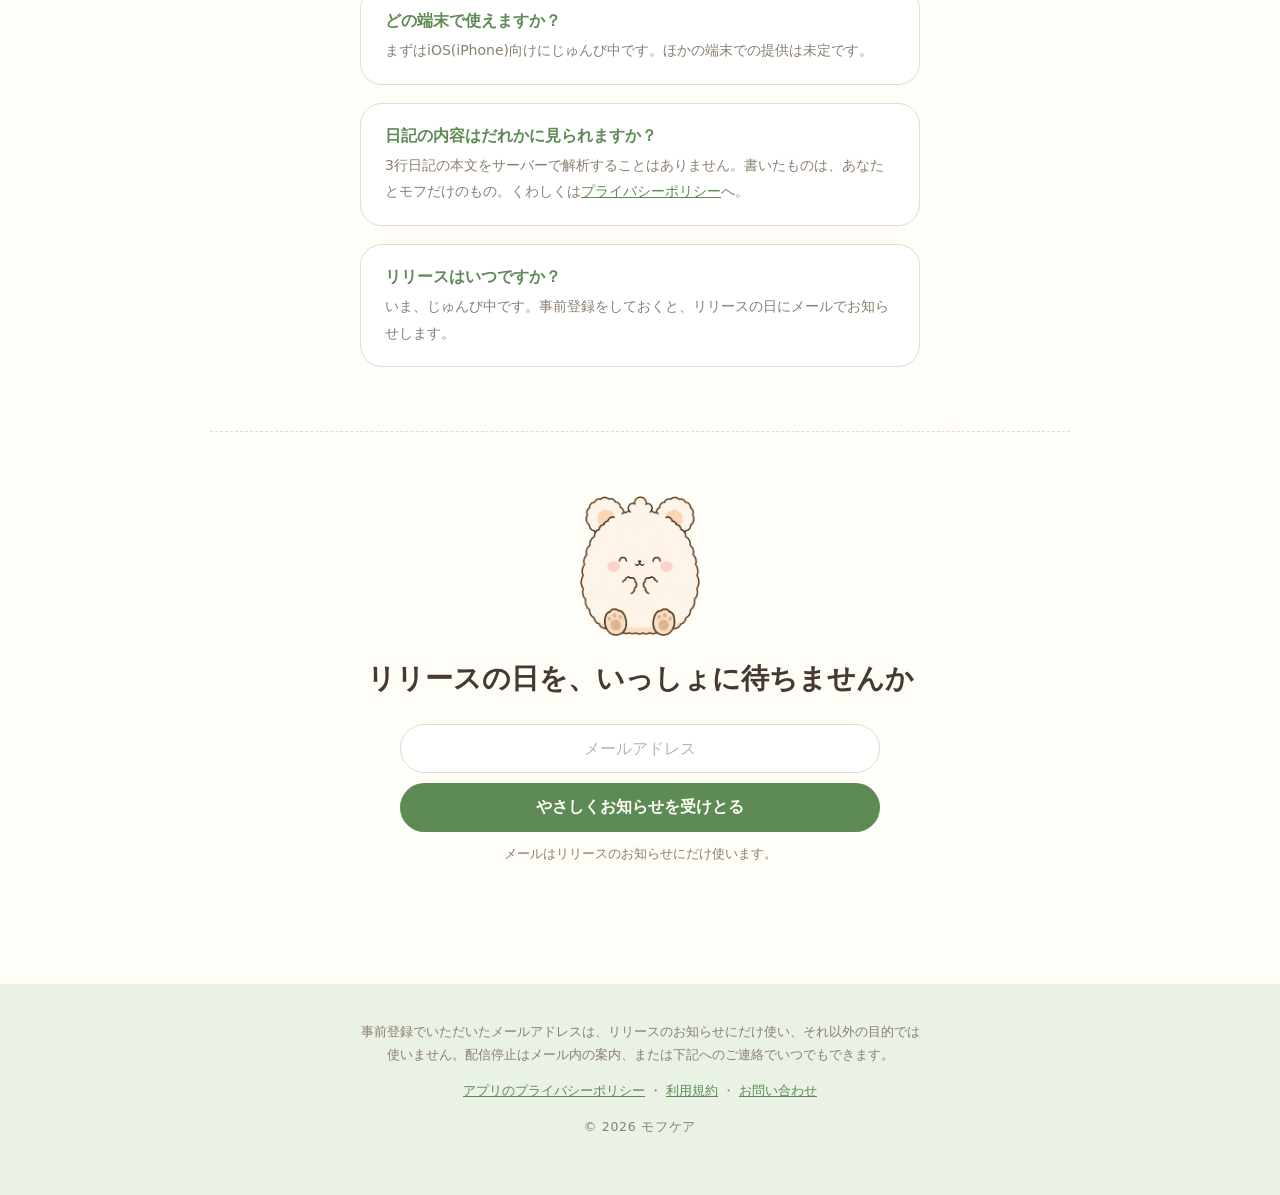
==== commit 92c281b3: "画像参照に ?v=v3 を付与(ブラウザが旧い絵をキャッシュから使い回すのを防ぐ) Co-Authored-By: Claude Opus 5 <noreply@anthropic.com>" ====
--- a/index.html
+++ b/index.html
@@ -11,12 +11,12 @@
   <meta property="og:title" content="モフケア — モフのごはんは、あなたのセルフケア。">
   <meta property="og:description" content="じぶんをお世話する育成アプリ(iOS)。あなたのセルフケアで、もふもふの相棒「モフ」が育ちます。いま事前登録うけつけ中。">
   <meta property="og:url" content="https://mofucare.pages.dev/">
-  <meta property="og:image" content="https://mofucare.pages.dev/assets/og.png">
+  <meta property="og:image" content="https://mofucare.pages.dev/assets/og.png?v=v3">
   <meta name="twitter:card" content="summary_large_image">
 
   <link rel="canonical" href="https://mofucare.pages.dev/">
-  <link rel="icon" href="assets/favicon.png">
-  <link rel="apple-touch-icon" href="assets/apple-touch-icon.png">
+  <link rel="icon" href="assets/favicon.png?v=v3">
+  <link rel="apple-touch-icon" href="assets/apple-touch-icon.png?v=v3">
 
   <script type="application/ld+json">
   {
@@ -78,13 +78,13 @@
       <div class="causal">
         <span class="chip">✓ お水をのむ</span>
         <div class="strip">
-          <img class="g1" src="assets/g1_big.png" alt="たまご">
+          <img class="g1" src="assets/g1_big.png?v=v3" alt="たまご">
           <span class="arrow" aria-hidden="true">→</span>
-          <img class="g2" src="assets/g2_big.png" alt="ちびモフ">
+          <img class="g2" src="assets/g2_big.png?v=v3" alt="ちびモフ">
           <span class="arrow" aria-hidden="true">→</span>
           <div class="g4-wrap">
             <p class="bubble">きみの おかげだよ</p>
-            <img class="g4 breathing" src="assets/g4_big.png" alt="おとなモフ">
+            <img class="g4 breathing" src="assets/g4_big.png?v=v3" alt="おとなモフ">
           </div>
         </div>
       </div>
@@ -102,7 +102,7 @@
     </div>
     <div class="fluff" style="width:18px;height:18px;left:8%;top:30%" aria-hidden="true"></div>
     <div class="fluff" style="width:12px;height:12px;right:10%;top:18%;animation-delay:-3s" aria-hidden="true"></div>
-    <img class="seal" src="assets/logo_mofucare.png" alt="モフケア">
+    <img class="seal" src="assets/logo_mofucare.png?v=v3" alt="モフケア">
   </header>
 
   <!-- できること -->
@@ -113,8 +113,8 @@
 
       <article class="feature">
         <div class="mock mock-day">
-          <img class="mock-room" src="assets/room_day.jpg" alt="" width="480" height="860">
-          <img class="mock-mofu" src="assets/mofu_sparkle.png" alt="">
+          <img class="mock-room" src="assets/room_day.jpg?v=v3" alt="" width="480" height="860">
+          <img class="mock-mofu" src="assets/mofu_sparkle.png?v=v3" alt="">
           <ul class="care-chips">
             <li class="done"><span class="check" aria-hidden="true">✓</span>お水をのむ</li>
             <li class="done"><span class="check" aria-hidden="true">✓</span>のびをする</li>
@@ -130,7 +130,7 @@
       <article class="feature">
         <div class="mock mock-night">
           <div class="stars" aria-hidden="true"></div>
-          <img class="mock-mofu-night" src="assets/mofu_sleepy.png" alt="">
+          <img class="mock-mofu-night" src="assets/mofu_sleepy.png?v=v3" alt="">
           <div class="diary-card">
             <p class="diary-date">きょうの3行</p>
             <p class="diary-line">お茶をのんだ。</p>
@@ -150,19 +150,19 @@
       <article class="feature">
         <div>
           <div class="mock mock-dress">
-            <img class="mock-room" src="assets/room_starry.jpg" alt="">
-            <img class="mock-mofu" src="assets/dress_strawhat.png" alt="">
+            <img class="mock-room" src="assets/room_starry.jpg?v=v3" alt="">
+            <img class="mock-mofu" src="assets/dress_strawhat.png?v=v3" alt="">
             <div class="dress-row" aria-hidden="true">
-              <div class="slot"><img src="assets/dress_ribbon.png" alt=""></div>
-              <div class="slot"><img src="assets/dress_crown.png" alt=""></div>
-              <div class="slot"><img src="assets/dress_witchhat.png" alt=""></div>
+              <div class="slot"><img src="assets/dress_ribbon.png?v=v3" alt=""></div>
+              <div class="slot"><img src="assets/dress_crown.png?v=v3" alt=""></div>
+              <div class="slot"><img src="assets/dress_witchhat.png?v=v3" alt=""></div>
             </div>
           </div>
           <div class="theme-thumbs" aria-hidden="true">
-            <img src="assets/room_forest.jpg" alt="">
-            <img src="assets/room_seaside.jpg" alt="">
-            <img src="assets/room_washitsu.jpg" alt="">
-            <img src="assets/room_starry.jpg" alt="">
+            <img src="assets/room_forest.jpg?v=v3" alt="">
+            <img src="assets/room_seaside.jpg?v=v3" alt="">
+            <img src="assets/room_washitsu.jpg?v=v3" alt="">
+            <img src="assets/room_starry.jpg?v=v3" alt="">
           </div>
         </div>
         <div class="feature-text">
@@ -218,7 +218,7 @@
 
     <!-- もう一度フォーム -->
     <section class="cta-again">
-      <img src="assets/mofu_hero.png" alt="" class="breathing">
+      <img src="assets/mofu_hero.png?v=v3" alt="" class="breathing">
       <h2>リリースの日を、いっしょに待ちませんか</h2>
       <form class="signup" data-signup>
         <div class="signup-row">
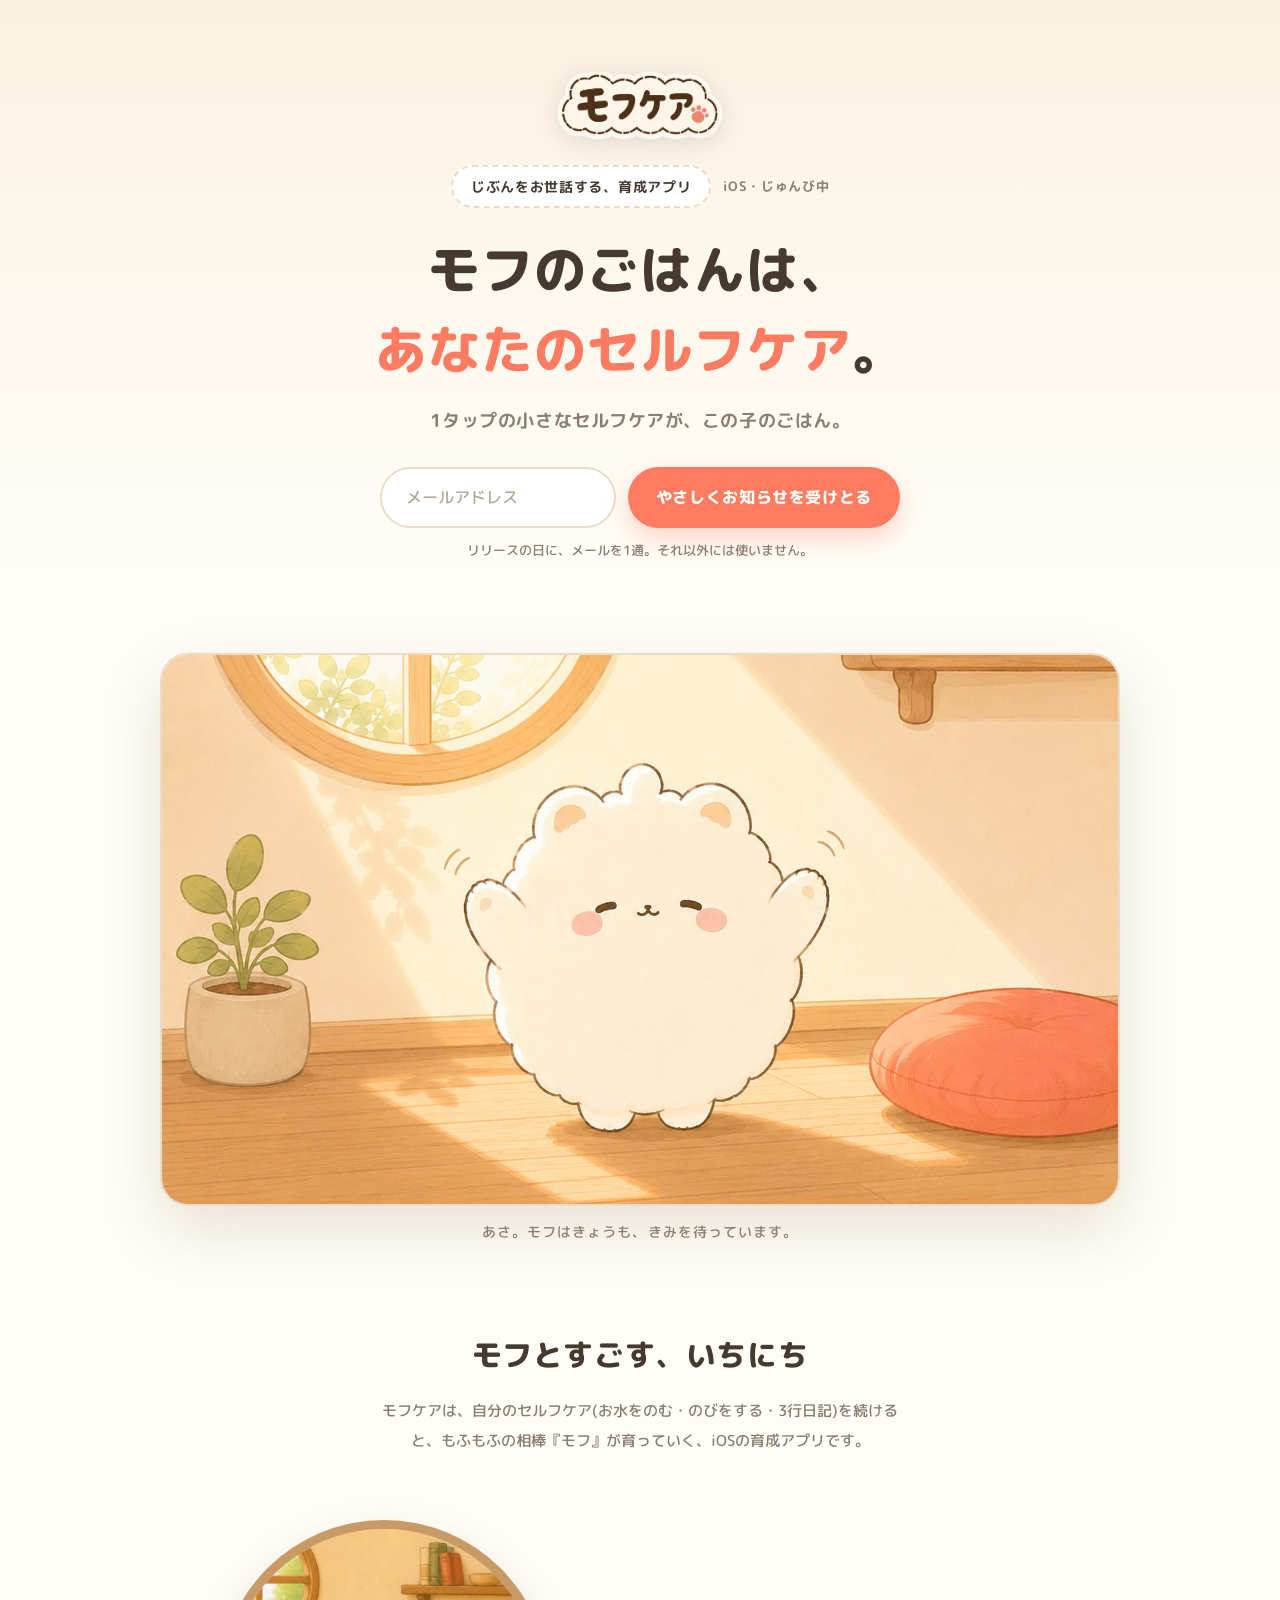
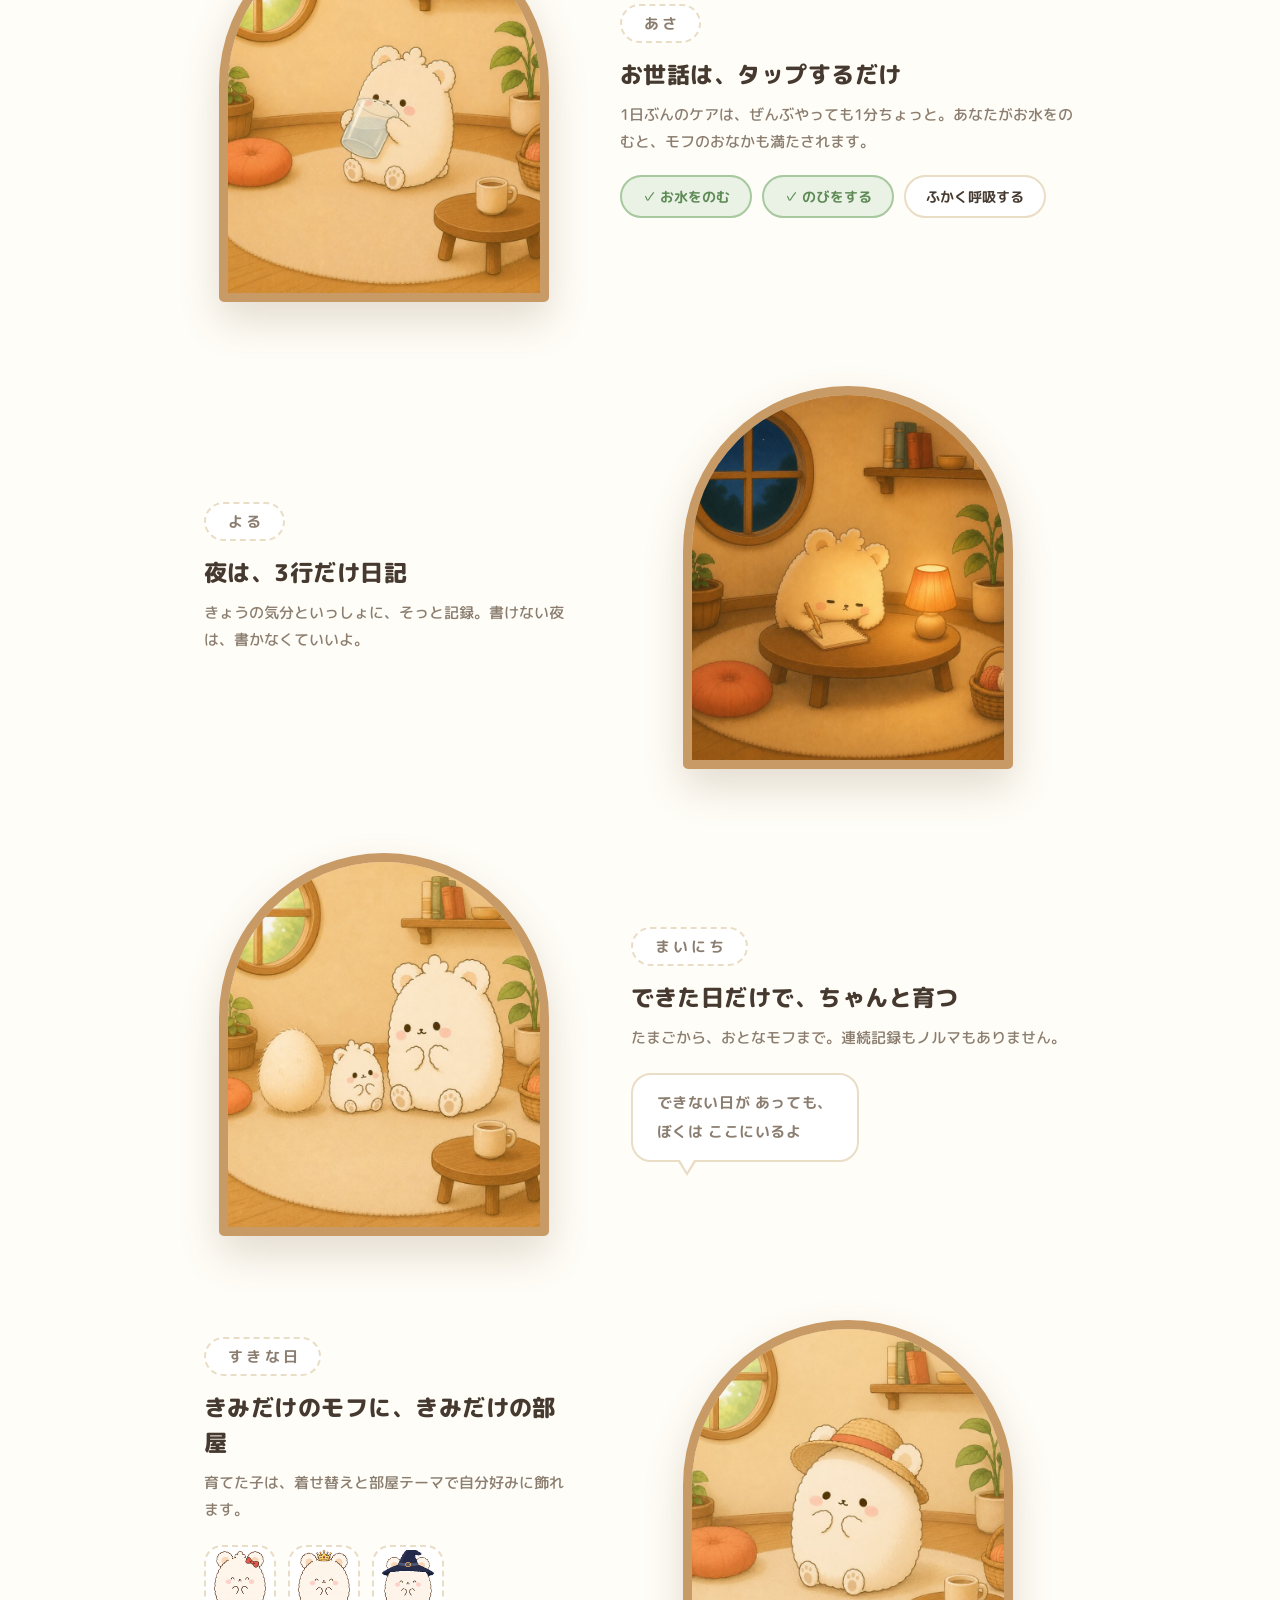
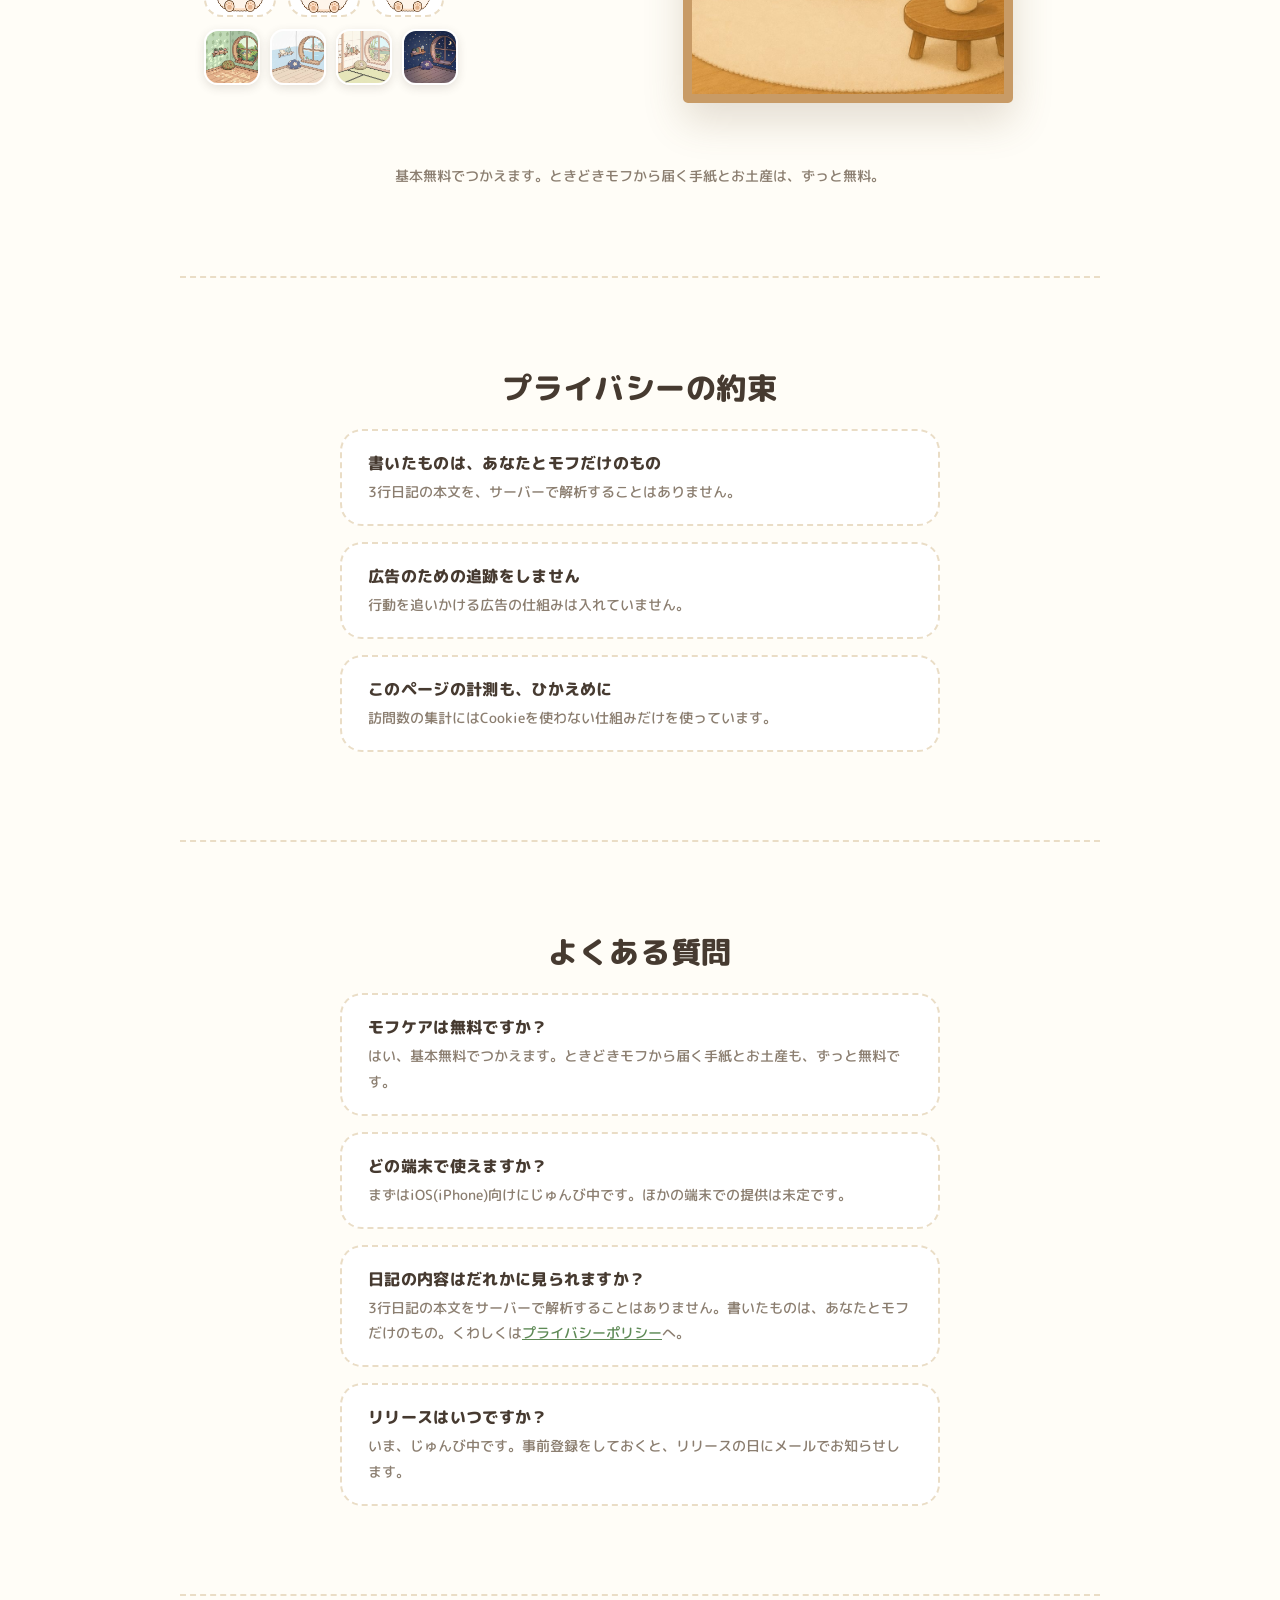
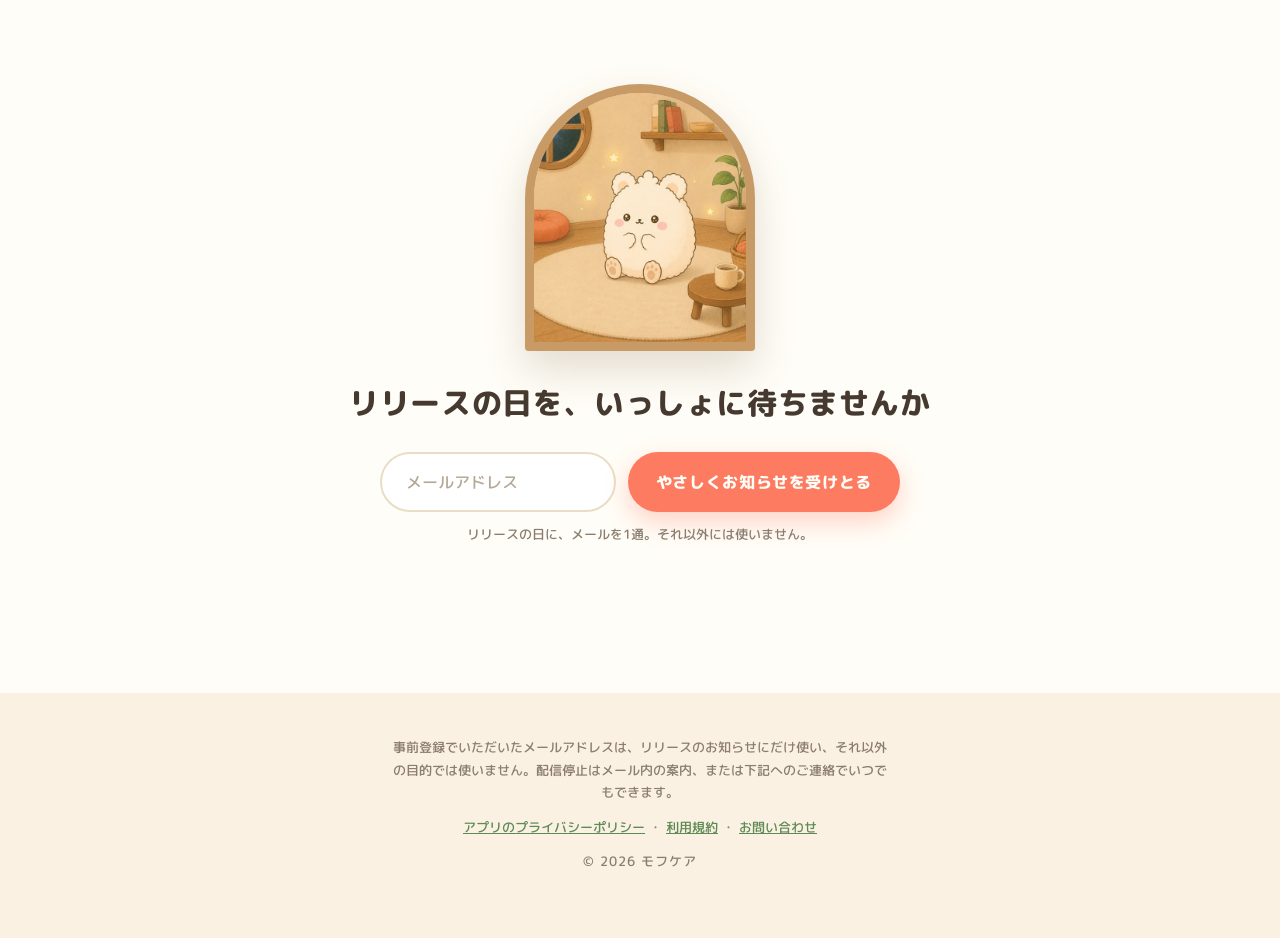
==== commit 3fa7de4d: "LP v3: 絵本構成に全面リデザイン(モフとすごす一日・丸窓フレーム・シーン絵6枚・コーラルCTA) - ヒーロー: ロゴ+見出し+フォーム+朝の見ひらき絵(成長ストリップは廃止) - 機能紹介を「" ====
--- a/index.html
+++ b/index.html
@@ -17,6 +17,10 @@
   <link rel="canonical" href="https://mofucare.pages.dev/">
   <link rel="icon" href="assets/favicon.png?v=v3">
   <link rel="apple-touch-icon" href="assets/apple-touch-icon.png?v=v3">
+
+  <link rel="preconnect" href="https://fonts.googleapis.com">
+  <link rel="preconnect" href="https://fonts.gstatic.com" crossorigin>
+  <link href="https://fonts.googleapis.com/css2?family=M+PLUS+Rounded+1c:wght@500;700;800&display=swap" rel="stylesheet">
 
   <script type="application/ld+json">
   {
@@ -61,113 +65,102 @@
   }
   </script>
 
-  <link rel="stylesheet" href="style.css">
+  <link rel="stylesheet" href="style.css?v=v4">
 </head>
 <body>
 
-  <!-- ヒーロー(コーラル) -->
+  <!-- ヒーロー: 絵本のとびら -->
   <header class="hero">
-    <div class="hero-inner">
-      <div class="badge-row">
-        <span class="badge">じぶんをお世話する、育成アプリ</span>
-        <span class="status">iOS・じゅんび中</span>
+    <img class="brand" src="assets/logo_mofucare.png?v=v3" alt="モフケア" width="164" height="67">
+
+    <div class="badge-row">
+      <span class="badge">じぶんをお世話する、育成アプリ</span>
+      <span class="status">iOS・じゅんび中</span>
+    </div>
+
+    <h1 id="headline">モフのごはんは、<br><em>あなたのセルフケア</em>。</h1>
+    <p class="hero-sub">1タップの小さなセルフケアが、この子のごはん。</p>
+
+    <form class="signup" data-signup>
+      <div class="signup-row">
+        <label class="visually-hidden" for="email-1">メールアドレス</label>
+        <input id="email-1" type="email" name="email" placeholder="メールアドレス" autocomplete="email" required>
+        <button type="submit">やさしくお知らせを受けとる</button>
       </div>
-
-      <h1 id="headline">モフのごはんは、<br><em>あなたのセルフケア</em>。</h1>
-
-      <div class="causal">
-        <span class="chip">✓ お水をのむ</span>
-        <div class="strip">
-          <img class="g1" src="assets/g1_big.png?v=v3" alt="たまご">
-          <span class="arrow" aria-hidden="true">→</span>
-          <img class="g2" src="assets/g2_big.png?v=v3" alt="ちびモフ">
-          <span class="arrow" aria-hidden="true">→</span>
-          <div class="g4-wrap">
-            <p class="bubble">きみの おかげだよ</p>
-            <img class="g4 breathing" src="assets/g4_big.png?v=v3" alt="おとなモフ">
-          </div>
-        </div>
-      </div>
-
-      <form class="signup" data-signup>
-        <p class="signup-title">リリースしたら、そっとお知らせします</p>
-        <div class="signup-row">
-          <label class="visually-hidden" for="email-1">メールアドレス</label>
-          <input id="email-1" type="email" name="email" placeholder="メールアドレス" autocomplete="email" required>
-          <button type="submit">やさしくお知らせを受けとる</button>
-        </div>
-        <p class="signup-note">メールはリリースのお知らせにだけ使います。</p>
-        <p class="signup-status" role="status" aria-live="polite"></p>
-      </form>
-    </div>
-    <div class="fluff" style="width:18px;height:18px;left:8%;top:30%" aria-hidden="true"></div>
-    <div class="fluff" style="width:12px;height:12px;right:10%;top:18%;animation-delay:-3s" aria-hidden="true"></div>
-    <img class="seal" src="assets/logo_mofucare.png?v=v3" alt="モフケア">
+      <p class="signup-note">リリースの日に、メールを1通。それ以外には使いません。</p>
+      <p class="signup-status" role="status" aria-live="polite"></p>
+    </form>
+
+    <figure class="storybook reveal">
+      <img src="assets/scene_hero.jpg" alt="あさの部屋で、のびをするモフ" width="1440" height="827">
+      <figcaption>あさ。モフはきょうも、きみを待っています。</figcaption>
+    </figure>
   </header>
 
-  <!-- できること -->
   <main>
-    <section class="features">
-      <h2>モフケアでできること</h2>
+    <!-- モフとすごす、いちにち -->
+    <section class="day">
+      <h2>モフとすごす、いちにち</h2>
       <p class="section-lead">モフケアは、自分のセルフケア(お水をのむ・のびをする・3行日記)を続けると、もふもふの相棒『モフ』が育っていく、iOSの育成アプリです。</p>
 
-      <article class="feature">
-        <div class="mock mock-day">
-          <img class="mock-room" src="assets/room_day.jpg?v=v3" alt="" width="480" height="860">
-          <img class="mock-mofu" src="assets/mofu_sparkle.png?v=v3" alt="">
-          <ul class="care-chips">
-            <li class="done"><span class="check" aria-hidden="true">✓</span>お水をのむ</li>
-            <li class="done"><span class="check" aria-hidden="true">✓</span>のびをする</li>
+      <article class="page reveal">
+        <div class="window-frame">
+          <img src="assets/scene_water.jpg" alt="お水をのむモフ" loading="lazy" width="880" height="880">
+        </div>
+        <div class="page-text">
+          <p class="toki">あさ</p>
+          <h3>お世話は、タップするだけ</h3>
+          <p>1日ぶんのケアは、ぜんぶやっても1分ちょっと。あなたがお水をのむと、モフのおなかも満たされます。</p>
+          <ul class="care-chips" aria-hidden="true">
+            <li class="done">✓ お水をのむ</li>
+            <li class="done">✓ のびをする</li>
             <li>ふかく呼吸する</li>
           </ul>
         </div>
-        <div class="feature-text">
-          <h3>お世話は、タップするだけ</h3>
-          <p>1日ぶんのケアは、ぜんぶやっても1分ちょっと。できなかった日があっても、モフは責めません。</p>
-        </div>
-      </article>
-
-      <article class="feature">
-        <div class="mock mock-night">
-          <div class="stars" aria-hidden="true"></div>
-          <img class="mock-mofu-night" src="assets/mofu_sleepy.png?v=v3" alt="">
-          <div class="diary-card">
-            <p class="diary-date">きょうの3行</p>
-            <p class="diary-line">お茶をのんだ。</p>
-            <p class="diary-line">仕事はほどほど。</p>
-            <p class="diary-line">はやくねる。えらい。</p>
-            <div class="mood-row" aria-hidden="true">
-              <span></span><span></span><span class="mood-on"></span><span></span><span></span>
-            </div>
-          </div>
-        </div>
-        <div class="feature-text">
+      </article>
+
+      <article class="page reveal">
+        <div class="window-frame">
+          <img src="assets/scene_diary.jpg" alt="夜、机で日記を書くモフ" loading="lazy" width="880" height="880">
+        </div>
+        <div class="page-text">
+          <p class="toki">よる</p>
           <h3>夜は、3行だけ日記</h3>
           <p>きょうの気分といっしょに、そっと記録。書けない夜は、書かなくていいよ。</p>
         </div>
       </article>
 
-      <article class="feature">
-        <div>
-          <div class="mock mock-dress">
-            <img class="mock-room" src="assets/room_starry.jpg?v=v3" alt="">
-            <img class="mock-mofu" src="assets/dress_strawhat.png?v=v3" alt="">
-            <div class="dress-row" aria-hidden="true">
-              <div class="slot"><img src="assets/dress_ribbon.png?v=v3" alt=""></div>
-              <div class="slot"><img src="assets/dress_crown.png?v=v3" alt=""></div>
-              <div class="slot"><img src="assets/dress_witchhat.png?v=v3" alt=""></div>
-            </div>
+      <article class="page reveal">
+        <div class="window-frame">
+          <img src="assets/scene_growth.jpg" alt="たまごとちびモフとおとなモフが並ぶ部屋" loading="lazy" width="880" height="880">
+        </div>
+        <div class="page-text">
+          <p class="toki">まいにち</p>
+          <h3>できた日だけで、ちゃんと育つ</h3>
+          <p>たまごから、おとなモフまで。連続記録もノルマもありません。</p>
+          <p class="bubble">できない日が あっても、<br>ぼくは ここにいるよ</p>
+        </div>
+      </article>
+
+      <article class="page reveal">
+        <div class="window-frame">
+          <img src="assets/scene_strawhat.jpg" alt="麦わら帽子をかぶったモフ" loading="lazy" width="880" height="880">
+        </div>
+        <div class="page-text">
+          <p class="toki">すきな日</p>
+          <h3>きみだけのモフに、きみだけの部屋</h3>
+          <p>育てた子は、着せ替えと部屋テーマで自分好みに飾れます。</p>
+          <div class="dress-row" aria-hidden="true">
+            <span class="slot"><img src="assets/dress_ribbon.png?v=v3" alt="" loading="lazy"></span>
+            <span class="slot"><img src="assets/dress_crown.png?v=v3" alt="" loading="lazy"></span>
+            <span class="slot"><img src="assets/dress_witchhat.png?v=v3" alt="" loading="lazy"></span>
           </div>
           <div class="theme-thumbs" aria-hidden="true">
-            <img src="assets/room_forest.jpg?v=v3" alt="">
-            <img src="assets/room_seaside.jpg?v=v3" alt="">
-            <img src="assets/room_washitsu.jpg?v=v3" alt="">
-            <img src="assets/room_starry.jpg?v=v3" alt="">
+            <img src="assets/room_forest.jpg?v=v3" alt="" loading="lazy">
+            <img src="assets/room_seaside.jpg?v=v3" alt="" loading="lazy">
+            <img src="assets/room_washitsu.jpg?v=v3" alt="" loading="lazy">
+            <img src="assets/room_starry.jpg?v=v3" alt="" loading="lazy">
           </div>
-        </div>
-        <div class="feature-text">
-          <h3>きみだけのモフに、きみだけの部屋</h3>
-          <p>育てた子は、着せ替えと部屋テーマで自分好みに飾れます。</p>
         </div>
       </article>
 
@@ -218,7 +211,9 @@
 
     <!-- もう一度フォーム -->
     <section class="cta-again">
-      <img src="assets/mofu_hero.png?v=v3" alt="" class="breathing">
+      <div class="window-frame small">
+        <img src="assets/scene_sparkle.jpg" alt="星の光につつまれるモフ" loading="lazy" width="640" height="640">
+      </div>
       <h2>リリースの日を、いっしょに待ちませんか</h2>
       <form class="signup" data-signup>
         <div class="signup-row">
@@ -226,7 +221,7 @@
           <input id="email-2" type="email" name="email" placeholder="メールアドレス" autocomplete="email" required>
           <button type="submit">やさしくお知らせを受けとる</button>
         </div>
-        <p class="signup-note">メールはリリースのお知らせにだけ使います。</p>
+        <p class="signup-note">リリースの日に、メールを1通。それ以外には使いません。</p>
         <p class="signup-status" role="status" aria-live="polite"></p>
       </form>
       <noscript><p class="signup-note">フォームの利用にはJavaScriptが必要です。動かないときは mofucare.app@gmail.com へ「お知らせ希望」とメールしてください。</p></noscript>
@@ -245,6 +240,21 @@
     <p class="copyright">© 2026 モフケア</p>
   </footer>
 
+  <script>
+    // ゆっくり現れる演出(動きを減らす設定の人には出さない)
+    (function () {
+      if (window.matchMedia('(prefers-reduced-motion: reduce)').matches || !('IntersectionObserver' in window)) {
+        document.querySelectorAll('.reveal').forEach(function (el) { el.classList.add('shown'); });
+        return;
+      }
+      var io = new IntersectionObserver(function (entries) {
+        entries.forEach(function (e) {
+          if (e.isIntersecting) { e.target.classList.add('shown'); io.unobserve(e.target); }
+        });
+      }, { rootMargin: '0px 0px -8% 0px' });
+      document.querySelectorAll('.reveal').forEach(function (el) { io.observe(el); });
+    })();
+  </script>
   <script src="main.js"></script>
   <script data-goatcounter="https://mofucare.goatcounter.com/count" async src="vendor-count.js"></script>
 </body>
--- a/style.css
+++ b/style.css
@@ -1,147 +1,309 @@
-/* モフケア LP v2 — スライドと同じデザイン言語(コーラルヒーロー+因果ストリップ) */
+/* モフケアLP v3 — 「モフとすごす、いちにち」絵本構成
+   配色の正: docs/brand-guidelines.md(クリーム地70 / 補助25 / アクセント5)
+   署名要素: シーン絵を部屋の丸窓フレームで見せる */
+
 :root {
-  --bg: #FFFDF7;
-  --ink: #463A30;
-  --ink-muted: #8B7E70;
+  --kami: #FFFDF7;        /* 紙(ベース) */
+  --hidamari: #FBF1E2;    /* 陽だまり(あたたかい帯) */
+  --ink: #463A30;         /* こげ茶(文字) */
+  --line-soft: #EADDC6;   /* ステッチ・仕切り */
+  --muted: #8B7E70;       /* 補助文字 */
+  --coral: #FD7B61;       /* アクセント(CTA・強調のみ) */
+  --coral-deep: #E4634A;
   --leaf: #A8C8A0;
+  --leaf-pale: #EAF2E5;
   --leaf-deep: #5E8A56;
-  --leaf-pale: #EAF2E5;
+  --wood: #C89B66;        /* 丸窓の木枠 */
+  --wood-deep: #A87C4B;
   --card: #FFFFFF;
-  --outline: #E4DCCD;
-  --coral: #E08C82;
-  --coral-ink: #C4573C;
-  --coral-deep: #5C3325;
-  --night: #4B465F;
-  --night-card: #5A5472;
-  --night-ink: #F4EFE4;
   --radius: 22px;
-  --font: "Hiragino Maru Gothic ProN", "Hiragino Maru Gothic Pro",
-    "BIZ UDGothic", "Hiragino Kaku Gothic ProN", "Yu Gothic", ui-rounded,
-    system-ui, sans-serif;
 }
 
 * { margin: 0; padding: 0; box-sizing: border-box; }
 
+html { scroll-behavior: smooth; }
+
 body {
-  font-family: var(--font);
-  background: var(--bg);
+  font-family: "M PLUS Rounded 1c", "Hiragino Maru Gothic ProN", sans-serif;
+  background: var(--kami);
   color: var(--ink);
-  line-height: 1.9;
-  font-size: 16px;
-  overflow-x: hidden;
-}
-
-img { max-width: 100%; height: auto; }
-
-h1, h2, h3 { font-weight: 700; line-height: 1.5; }
+  line-height: 1.8;
+  font-weight: 500;
+  -webkit-font-smoothing: antialiased;
+}
+
+img { max-width: 100%; display: block; }
+
+a { color: var(--leaf-deep); }
+
+:focus-visible {
+  outline: 3px solid var(--coral);
+  outline-offset: 3px;
+  border-radius: 6px;
+}
+
+[hidden] { display: none !important; }
 
 .visually-hidden {
   position: absolute;
   width: 1px; height: 1px;
-  clip-path: inset(50%);
+  margin: -1px; padding: 0;
   overflow: hidden;
+  clip: rect(0 0 0 0);
   white-space: nowrap;
-}
-
-/* ---------- ヒーロー(コーラル) ---------- */
+  border: 0;
+}
+
+h1, h2, h3 { font-weight: 800; line-height: 1.5; letter-spacing: 0.02em; }
+
+/* ---------- ヒーロー: 絵本のとびら ---------- */
 
 .hero {
-  background:
-    radial-gradient(ellipse 100% 50% at 50% -8%, var(--leaf-pale) 0%, transparent 72%),
-    var(--bg);
-  padding: 30px 24px 64px;
-  position: relative;
-  overflow: hidden;
-}
-
-.hero-inner { max-width: 640px; margin: 0 auto; text-align: center; }
+  text-align: center;
+  padding: clamp(40px, 7vw, 72px) 20px 0;
+  background: linear-gradient(180deg, var(--hidamari) 0%, var(--kami) 46%);
+}
+
+.brand {
+  width: clamp(128px, 16vw, 164px);
+  height: auto;
+  margin: 0 auto 26px;
+  filter: drop-shadow(0 4px 12px rgba(70, 58, 48, 0.14));
+}
 
 .badge-row {
   display: flex;
+  flex-wrap: wrap;
+  justify-content: center;
   align-items: center;
-  justify-content: center;
-  flex-wrap: wrap;
-  gap: 8px 14px;
+  gap: 12px;
+  margin-bottom: 22px;
 }
 
 .badge {
-  background: var(--leaf-deep);
-  color: #FFFDF7;
-  font-size: clamp(12.5px, 3.4vw, 15px);
+  background: var(--card);
+  border: 2px dashed var(--line-soft);
+  color: var(--ink);
+  font-size: 14px;
   font-weight: 700;
   letter-spacing: 0.05em;
   padding: 7px 18px;
   border-radius: 999px;
 }
 
-.status {
+.status { font-size: 13px; font-weight: 700; color: var(--muted); letter-spacing: 0.05em; }
+
+h1 {
+  font-size: clamp(30px, 6.4vw, 52px);
+  line-height: 1.55;
+}
+
+h1 em { font-style: normal; color: var(--coral); }
+
+.hero-sub {
+  margin-top: 14px;
+  font-size: clamp(15px, 2.4vw, 18px);
+  font-weight: 700;
+  color: var(--muted);
+  letter-spacing: 0.03em;
+}
+
+/* 絵本の見ひらき */
+.storybook {
+  max-width: 960px;
+  margin: clamp(36px, 6vw, 56px) auto 0;
+}
+
+.storybook img {
+  width: 100%;
+  height: auto;
+  border-radius: 28px;
+  border: 2px solid var(--line-soft);
+  box-shadow: 0 24px 60px rgba(115, 88, 55, 0.16);
+}
+
+.storybook figcaption {
+  margin-top: 14px;
+  font-size: 13.5px;
+  color: var(--muted);
+  letter-spacing: 0.08em;
+}
+
+/* ---------- 登録フォーム ---------- */
+
+.signup { max-width: 520px; margin: 30px auto 0; }
+
+.signup-row {
+  display: flex;
+  flex-direction: column;
+  gap: 12px;
+}
+
+.signup input {
+  font: inherit;
+  font-weight: 500;
+  color: var(--ink);
+  background: var(--card);
+  border: 2px solid var(--line-soft);
+  border-radius: 999px;
+  padding: 14px 24px;
+  width: 100%;
+}
+
+.signup input::placeholder { color: #B5A896; }
+
+.signup input:focus {
+  outline: none;
+  border-color: var(--coral);
+  box-shadow: 0 0 0 4px rgba(253, 123, 97, 0.15);
+}
+
+.signup button {
+  font: inherit;
+  font-weight: 800;
+  letter-spacing: 0.04em;
+  color: #FFFDF7;
+  background: var(--coral);
+  border: none;
+  border-radius: 999px;
+  padding: 15px 28px;
+  cursor: pointer;
+  box-shadow: 0 10px 24px rgba(253, 123, 97, 0.32);
+  transition: transform 0.15s ease, background 0.15s ease;
+}
+
+.signup button:hover { background: var(--coral-deep); transform: translateY(-1px); }
+.signup button:disabled { opacity: 0.6; cursor: default; transform: none; }
+
+.signup-note { margin-top: 12px; font-size: 12.5px; color: var(--muted); }
+
+.signup-status { margin-top: 12px; font-size: 15px; font-weight: 700; min-height: 1.5em; }
+.signup-status.ok { color: var(--leaf-deep); }
+.signup-status.ng { color: var(--coral-deep); }
+
+@media (min-width: 560px) {
+  .signup-row { flex-direction: row; }
+  .signup input { flex: 1; }
+  .signup button { flex-shrink: 0; }
+}
+
+/* ---------- セクション共通 ---------- */
+
+main section {
+  max-width: 920px;
+  margin: 0 auto;
+  padding: clamp(56px, 9vw, 88px) 24px;
+}
+
+main section + section { border-top: 2px dashed var(--line-soft); }
+
+h2 {
+  font-size: clamp(22px, 4.6vw, 30px);
+  text-align: center;
+  margin-bottom: 18px;
+}
+
+.section-lead {
+  text-align: center;
+  color: var(--muted);
+  font-size: 15px;
+  line-height: 2;
+  max-width: 36em;
+  margin: 0 auto clamp(44px, 7vw, 64px);
+}
+
+/* ---------- モフとすごす、いちにち ---------- */
+
+.page {
+  display: grid;
+  grid-template-columns: 1fr;
+  justify-items: center;
+  gap: 28px;
+  margin-bottom: clamp(56px, 9vw, 84px);
+}
+
+.page:last-of-type { margin-bottom: 0; }
+
+.page-text { max-width: 30em; text-align: center; }
+
+/* 部屋の丸窓(署名要素) */
+.window-frame {
+  width: min(330px, 82vw);
+  aspect-ratio: 1 / 1.16;
+  border-radius: 999px 999px 30px 30px;
+  overflow: hidden;
+  border: 9px solid var(--wood);
+  box-shadow:
+    inset 0 0 0 2px rgba(102, 70, 35, 0.28),
+    0 18px 40px rgba(115, 88, 55, 0.2);
+  position: relative;
+  background: var(--hidamari);
+}
+
+.window-frame img {
+  width: 100%;
+  height: 100%;
+  object-fit: cover;
+  object-position: 50% 62%;
+}
+
+.window-frame.small { width: min(230px, 62vw); }
+
+.toki {
+  display: inline-block;
   font-size: 13px;
-  font-weight: 600;
-  color: var(--ink-muted);
+  font-weight: 700;
+  letter-spacing: 0.22em;
+  color: var(--muted);
+  background: var(--card);
+  border: 2px dashed var(--line-soft);
+  border-radius: 999px;
+  padding: 4px 18px 4px 22px;
+  margin-bottom: 14px;
+}
+
+.page-text h3 { font-size: clamp(19px, 3.4vw, 23px); margin-bottom: 10px; }
+
+.page-text > p { color: var(--muted); font-size: 15px; }
+
+/* アプリのケアチップ(実UIの引用) */
+.care-chips {
+  list-style: none;
+  display: flex;
+  flex-wrap: wrap;
+  justify-content: center;
+  gap: 10px;
+  margin-top: 20px;
+}
+
+.care-chips li {
+  background: var(--card);
+  border: 2px solid var(--line-soft);
+  border-radius: 999px;
+  padding: 7px 20px;
+  font-size: 14px;
+  font-weight: 700;
+}
+
+.care-chips li.done {
+  background: var(--leaf-pale);
+  border-color: var(--leaf);
+  color: var(--leaf-deep);
+}
+
+/* モフのふきだし */
+.bubble {
+  position: relative;
+  display: inline-block;
+  background: var(--card);
+  border: 2.5px solid var(--line-soft);
+  border-radius: 20px;
+  padding: 14px 24px;
+  margin-top: 22px;
+  font-size: 15px;
+  font-weight: 700;
+  line-height: 1.9;
   letter-spacing: 0.04em;
-}
-
-h1 {
-  margin-top: 22px;
-  font-size: clamp(25px, 7vw, 46px);
-  letter-spacing: 0.03em;
-  color: var(--ink);
-}
-
-h1 em { font-style: normal; color: var(--leaf-deep); }
-
-/* 因果ストリップ */
-.causal { margin-top: 26px; position: relative; }
-
-.causal .chip {
-  display: inline-block;
-  background: var(--leaf-pale);
-  color: var(--leaf-deep);
-  border: 2px solid var(--leaf);
-  font-weight: 700;
-  font-size: clamp(16px, 4.6vw, 21px);
-  padding: 9px 26px;
-  border-radius: 999px;
-  box-shadow: 0 8px 22px rgba(70, 58, 48, 0.12);
-  transform: rotate(-3deg);
-}
-
-.strip {
-  margin-top: 54px;
-  display: flex;
-  align-items: flex-end;
-  justify-content: center;
-  gap: clamp(6px, 2vw, 14px);
-}
-
-.strip .arrow {
-  font-size: clamp(18px, 5vw, 26px);
-  font-weight: 700;
-  color: var(--leaf);
-  padding-bottom: clamp(18px, 5vw, 34px);
-}
-
-.strip .g1 { width: clamp(38px, 10vw, 72px); }
-.strip .g2 { width: clamp(58px, 15vw, 112px); }
-.strip .g4 { width: clamp(108px, 29vw, 210px); }
-
-.strip .g4-wrap { position: relative; }
-
-.bubble {
-  position: absolute;
-  background: var(--card);
-  border: 2.5px solid var(--outline);
-  border-radius: 18px;
-  padding: 8px 16px;
-  font-size: clamp(12.5px, 3.4vw, 15px);
-  font-weight: 700;
-  letter-spacing: 0.04em;
-  color: var(--ink);
-  white-space: nowrap;
-  box-shadow: 0 6px 18px rgba(92, 51, 37, 0.14);
-  top: -46px;
-  right: -10px;
-  transform: rotate(2deg);
 }
 
 .bubble::before,
@@ -150,421 +312,144 @@
   position: absolute;
   width: 0; height: 0;
   border-style: solid;
+  left: 44px;
 }
 
 .bubble::before {
-  border-width: 14px 9px 0 9px;
-  border-color: var(--outline) transparent transparent transparent;
-  bottom: -14px;
-  left: 30px;
+  border-width: 16px 10px 0 10px;
+  border-color: var(--line-soft) transparent transparent transparent;
+  bottom: -16px;
 }
 
 .bubble::after {
-  border-width: 11px 6px 0 6px;
+  border-width: 12px 7px 0 7px;
   border-color: var(--card) transparent transparent transparent;
-  bottom: -10px;
-  left: 33px;
-}
-
-/* ロゴスタンプ(公式ロゴ・スライドと同一素材) */
-.seal {
-  position: absolute;
-  right: 16px;
-  bottom: 18px;
-  width: 120px;
-  height: auto;
-  filter: drop-shadow(0 4px 10px rgba(70, 58, 48, 0.18));
-}
-
-/* ---------- 登録フォーム ---------- */
-
-.signup {
-  max-width: 480px;
-  margin: 34px auto 0;
-  text-align: center;
-}
-
-.signup-title {
-  font-weight: 700;
-  margin-bottom: 12px;
-}
-
-
-.signup-row {
-  display: flex;
-  flex-direction: column;
-  gap: 10px;
-}
-
-.signup-row[hidden] { display: none; }
-
-.signup input[type="email"] {
-  font-family: inherit;
-  font-size: 16px;
-  padding: 14px 18px;
-  border: 1.5px solid var(--outline);
-  border-radius: 999px;
-  background: var(--card);
-  color: var(--ink);
-  text-align: center;
-}
-
-.signup input[type="email"]::placeholder { color: #C0B5A6; }
-
-.signup input[type="email"]:focus-visible,
-.signup button:focus-visible,
-a:focus-visible {
-  outline: 3px solid var(--leaf);
-  outline-offset: 2px;
-}
-
-.signup button {
-  font-family: inherit;
-  font-size: 16px;
-  font-weight: 700;
-  padding: 14px 18px;
-  border: none;
-  border-radius: 999px;
-  background: var(--leaf-deep);
-  color: #FFFDF7;
-  cursor: pointer;
-  transition: transform 0.15s ease, filter 0.15s ease;
-}
-
-.signup button:hover { filter: brightness(0.96); transform: translateY(-1px); }
-.signup button:disabled { opacity: 0.7; cursor: default; transform: none; }
-
-.signup-note {
-  font-size: 12.5px;
-  color: var(--ink-muted);
-  margin-top: 10px;
-}
-
-
-.signup-status {
-  margin-top: 10px;
-  font-size: 14.5px;
-  font-weight: 600;
-  min-height: 1.9em;
-}
-
-.signup-status.ok { color: var(--leaf-deep); }
-.signup-status.ng { color: #A9695E; }
-
-
-/* ---------- セクション共通 ---------- */
-
-main section {
-  max-width: 860px;
-  margin: 0 auto;
-  padding: 64px 24px;
-}
-
-h2 {
-  font-size: clamp(22px, 5vw, 28px);
-  text-align: center;
-  margin-bottom: 40px;
-}
-
-/* ---------- できること ---------- */
-
-.feature {
-  display: flex;
-  flex-direction: column;
-  align-items: center;
-  gap: 20px;
-  margin-bottom: 56px;
-}
-
-.feature:last-of-type { margin-bottom: 0; }
-
-.feature-text { text-align: center; max-width: 30em; }
-.feature-text h3 { font-size: 18px; color: var(--leaf-deep); margin-bottom: 6px; }
-.feature-text p { color: var(--ink-muted); font-size: 15px; }
-
-@media (min-width: 820px) {
-  .feature { flex-direction: row; justify-content: center; gap: 48px; }
-  .feature:nth-of-type(even) { flex-direction: row-reverse; }
-  .feature-text { text-align: left; }
-}
-
-/* アプリ画面風モック */
-.mock {
-  width: 270px;
-  height: 300px;
-  border-radius: var(--radius);
-  position: relative;
-  overflow: hidden;
-  box-shadow: 0 10px 30px rgba(70, 58, 48, 0.12);
-  flex-shrink: 0;
-}
-
-.mock-room {
-  position: absolute;
-  inset: 0;
-  width: 100%;
-  height: 100%;
-  object-fit: cover;
-  object-position: 50% 72%;
-}
-
-/* 1) ケア(昼の部屋) */
-.mock-day .mock-mofu {
-  position: absolute;
-  left: 50%;
-  transform: translateX(-50%);
-  top: 26px;
-  width: 110px;
-}
-
-.care-chips {
-  position: absolute;
-  left: 16px;
-  right: 16px;
-  bottom: 14px;
-  list-style: none;
-  display: flex;
-  flex-direction: column;
-  gap: 7px;
-}
-
-.care-chips li {
-  background: rgba(255, 253, 247, 0.94);
-  border: 1.5px solid var(--outline);
-  border-radius: 999px;
-  padding: 5px 16px;
-  font-size: 13.5px;
-  font-weight: 600;
-}
-
-.care-chips li.done {
-  background: var(--leaf-pale);
-  border-color: var(--leaf);
-  color: var(--leaf-deep);
-}
-
-.care-chips .check { margin-right: 8px; }
-
-/* 2) 3行日記(夜) */
-.mock-night {
-  background: linear-gradient(180deg, #3E3A52 0%, var(--night) 100%);
-  display: flex;
-  flex-direction: column;
-  align-items: center;
-  justify-content: flex-end;
-  padding: 18px;
-}
-
-.stars {
-  position: absolute;
-  inset: 0;
-  background-image:
-    radial-gradient(circle 1.5px at 36px 44px, #F4EFE4 99%, transparent),
-    radial-gradient(circle 1px at 120px 26px, #D8CFE8 99%, transparent),
-    radial-gradient(circle 1.5px at 210px 58px, #F4EFE4 99%, transparent),
-    radial-gradient(circle 1px at 246px 108px, #D8CFE8 99%, transparent),
-    radial-gradient(circle 1px at 70px 96px, #F4EFE4 99%, transparent);
-}
-
-.mock-mofu-night { position: relative; margin-bottom: 10px; width: 90px; }
-
-.diary-card {
-  position: relative;
-  width: 100%;
-  background: var(--night-card);
-  border-radius: 16px;
-  padding: 12px 18px 14px;
-  color: var(--night-ink);
-}
-
-.diary-date { font-size: 11px; opacity: 0.7; margin-bottom: 4px; }
-
-.diary-line {
-  font-size: 13px;
-  line-height: 1.7;
-  border-bottom: 1px dashed rgba(244, 239, 228, 0.35);
-  padding: 3px 0;
-}
-
-.mood-row {
-  display: flex;
-  gap: 10px;
+  bottom: -11.5px;
+  left: 47px;
+}
+
+/* 着せ替え・部屋テーマ */
+.dress-row {
+  display: flex;
   justify-content: center;
-  margin-top: 12px;
-}
-
-.mood-row span {
-  width: 16px;
-  height: 16px;
-  border-radius: 50%;
-  background: rgba(244, 239, 228, 0.3);
-}
-
-.mood-row .mood-on { background: var(--leaf); }
-
-/* 3) 着せ替え・部屋テーマ(星空) */
-.mock-dress .mock-mofu {
-  position: absolute;
-  left: 50%;
-  transform: translateX(-50%);
-  top: 34px;
-  width: 120px;
-}
-
-.dress-row {
-  position: absolute;
-  left: 16px;
-  right: 16px;
-  bottom: 14px;
+  gap: 12px;
+  margin-top: 22px;
+}
+
+.slot {
+  width: 72px;
+  height: 72px;
+  display: grid;
+  place-items: center;
+  background: var(--card);
+  border: 2px dashed var(--line-soft);
+  border-radius: 18px;
+}
+
+.slot img { width: 52px; }
+
+.theme-thumbs {
   display: flex;
   justify-content: center;
   gap: 10px;
-}
-
-.dress-row .slot {
-  background: rgba(255, 253, 247, 0.94);
-  border: 1.5px solid var(--outline);
-  border-radius: 14px;
+  margin-top: 12px;
+}
+
+.theme-thumbs img {
   width: 56px;
   height: 56px;
-  display: flex;
-  align-items: center;
-  justify-content: center;
-}
-
-.dress-row .slot img { width: 42px; }
-
-.theme-thumbs {
-  display: flex;
-  gap: 8px;
-  justify-content: center;
-  margin-top: 12px;
-}
-
-.theme-thumbs img {
-  width: 52px;
-  height: 52px;
   object-fit: cover;
-  border-radius: 12px;
+  border-radius: 14px;
   border: 2px solid var(--card);
   box-shadow: 0 3px 10px rgba(70, 58, 48, 0.14);
 }
 
 .free-note {
   text-align: center;
-  color: var(--ink-muted);
+  color: var(--muted);
   font-size: 14px;
-  margin-top: 48px;
-}
-
-/* セクション冒頭の説明リード */
-.section-lead {
-  text-align: center;
-  color: var(--ink-muted);
-  font-size: 15px;
-  line-height: 1.9;
-  max-width: 34em;
-  margin: -24px auto 48px;
-}
-
-/* ---------- プライバシー ---------- */
-
-.privacy { border-top: 1.5px dashed var(--outline); }
-
-.privacy ul {
-  list-style: none;
-  display: flex;
-  flex-direction: column;
-  gap: 18px;
-  max-width: 560px;
-  margin: 0 auto;
-}
-
-.privacy li {
-  background: var(--card);
-  border: 1.5px solid var(--outline);
-  border-radius: var(--radius);
-  padding: 20px 24px;
-}
-
-.privacy h3 { font-size: 16px; color: var(--leaf-deep); margin-bottom: 4px; }
-.privacy p { font-size: 14px; color: var(--ink-muted); }
-
-/* ---------- よくある質問 ---------- */
-
-.faq { border-top: 1.5px dashed var(--outline); }
-
+  margin-top: clamp(44px, 7vw, 60px);
+}
+
+@media (min-width: 860px) {
+  .page {
+    grid-template-columns: minmax(0, 360px) minmax(0, 1fr);
+    align-items: center;
+    gap: 56px;
+  }
+  .page:nth-of-type(even) .window-frame { order: 2; }
+  .page-text { text-align: left; }
+  .care-chips, .dress-row, .theme-thumbs { justify-content: flex-start; }
+}
+
+/* ---------- プライバシー / FAQ ---------- */
+
+.privacy ul,
 .faq ul {
   list-style: none;
   display: flex;
   flex-direction: column;
-  gap: 18px;
-  max-width: 560px;
+  gap: 16px;
+  max-width: 600px;
   margin: 0 auto;
 }
 
+.privacy li,
 .faq li {
   background: var(--card);
-  border: 1.5px solid var(--outline);
+  border: 2px dashed var(--line-soft);
   border-radius: var(--radius);
-  padding: 20px 24px;
-}
-
-.faq h3 { font-size: 16px; color: var(--leaf-deep); margin-bottom: 4px; }
-.faq p { font-size: 14px; color: var(--ink-muted); }
-.faq a { color: var(--leaf-deep); }
+  padding: 20px 26px;
+}
+
+.privacy h3,
+.faq h3 { font-size: 16px; margin-bottom: 4px; }
+
+.privacy p,
+.faq p { font-size: 14px; color: var(--muted); }
 
 /* ---------- もう一度フォーム ---------- */
 
-.cta-again {
+.cta-again { text-align: center; }
+
+.cta-again .window-frame { margin: 0 auto 30px; }
+
+.cta-again h2 { margin-bottom: 0; }
+
+.cta-again .signup { margin-top: 26px; }
+
+/* ---------- フッター ---------- */
+
+footer {
+  background: var(--hidamari);
   text-align: center;
-  border-top: 1.5px dashed var(--outline);
-  padding-bottom: 80px;
-}
-
-.cta-again img { margin-bottom: 12px; width: 120px; }
-.cta-again h2 { margin-bottom: 0; }
-.cta-again .signup { margin-top: 24px; }
-
-.breathing {
-  animation: breathe 4.5s ease-in-out infinite;
-  transform-origin: 50% 90%;
-}
-
-@keyframes breathe {
-  0%, 100% { transform: scale(1); }
-  50% { transform: scale(1.025); }
-}
-
-.fluff {
-  position: absolute;
-  border-radius: 50%;
-  background: var(--leaf);
-  opacity: 0.4;
-  animation: drift 7s ease-in-out infinite alternate;
-}
-
-@keyframes drift {
-  from { transform: translateY(0); }
-  to { transform: translateY(-14px); }
-}
+  padding: 44px 24px 52px;
+  margin-top: 24px;
+}
+
+footer p {
+  font-size: 12.5px;
+  color: var(--muted);
+  max-width: 40em;
+  margin: 0 auto 12px;
+}
+
+footer a { color: var(--leaf-deep); }
+
+.copyright { letter-spacing: 0.08em; }
+
+/* ---------- あらわれる演出 ---------- */
+
+.reveal {
+  opacity: 0;
+  transform: translateY(18px);
+  transition: opacity 0.7s ease, transform 0.7s ease;
+}
+
+.reveal.shown { opacity: 1; transform: none; }
 
 @media (prefers-reduced-motion: reduce) {
-  .breathing, .fluff { animation: none; }
-}
-
-/* ---------- フッター ---------- */
-
-footer {
-  background: var(--leaf-pale);
-  padding: 36px 24px 44px;
-  text-align: center;
-  font-size: 12.5px;
-  color: var(--ink-muted);
-}
-
-footer p { max-width: 560px; margin: 0 auto 12px; }
-
-footer a { color: var(--leaf-deep); }
-
-.copyright { margin-top: 6px; letter-spacing: 0.06em; }
+  html { scroll-behavior: auto; }
+  .reveal { opacity: 1; transform: none; transition: none; }
+  .signup button { transition: none; }
+}
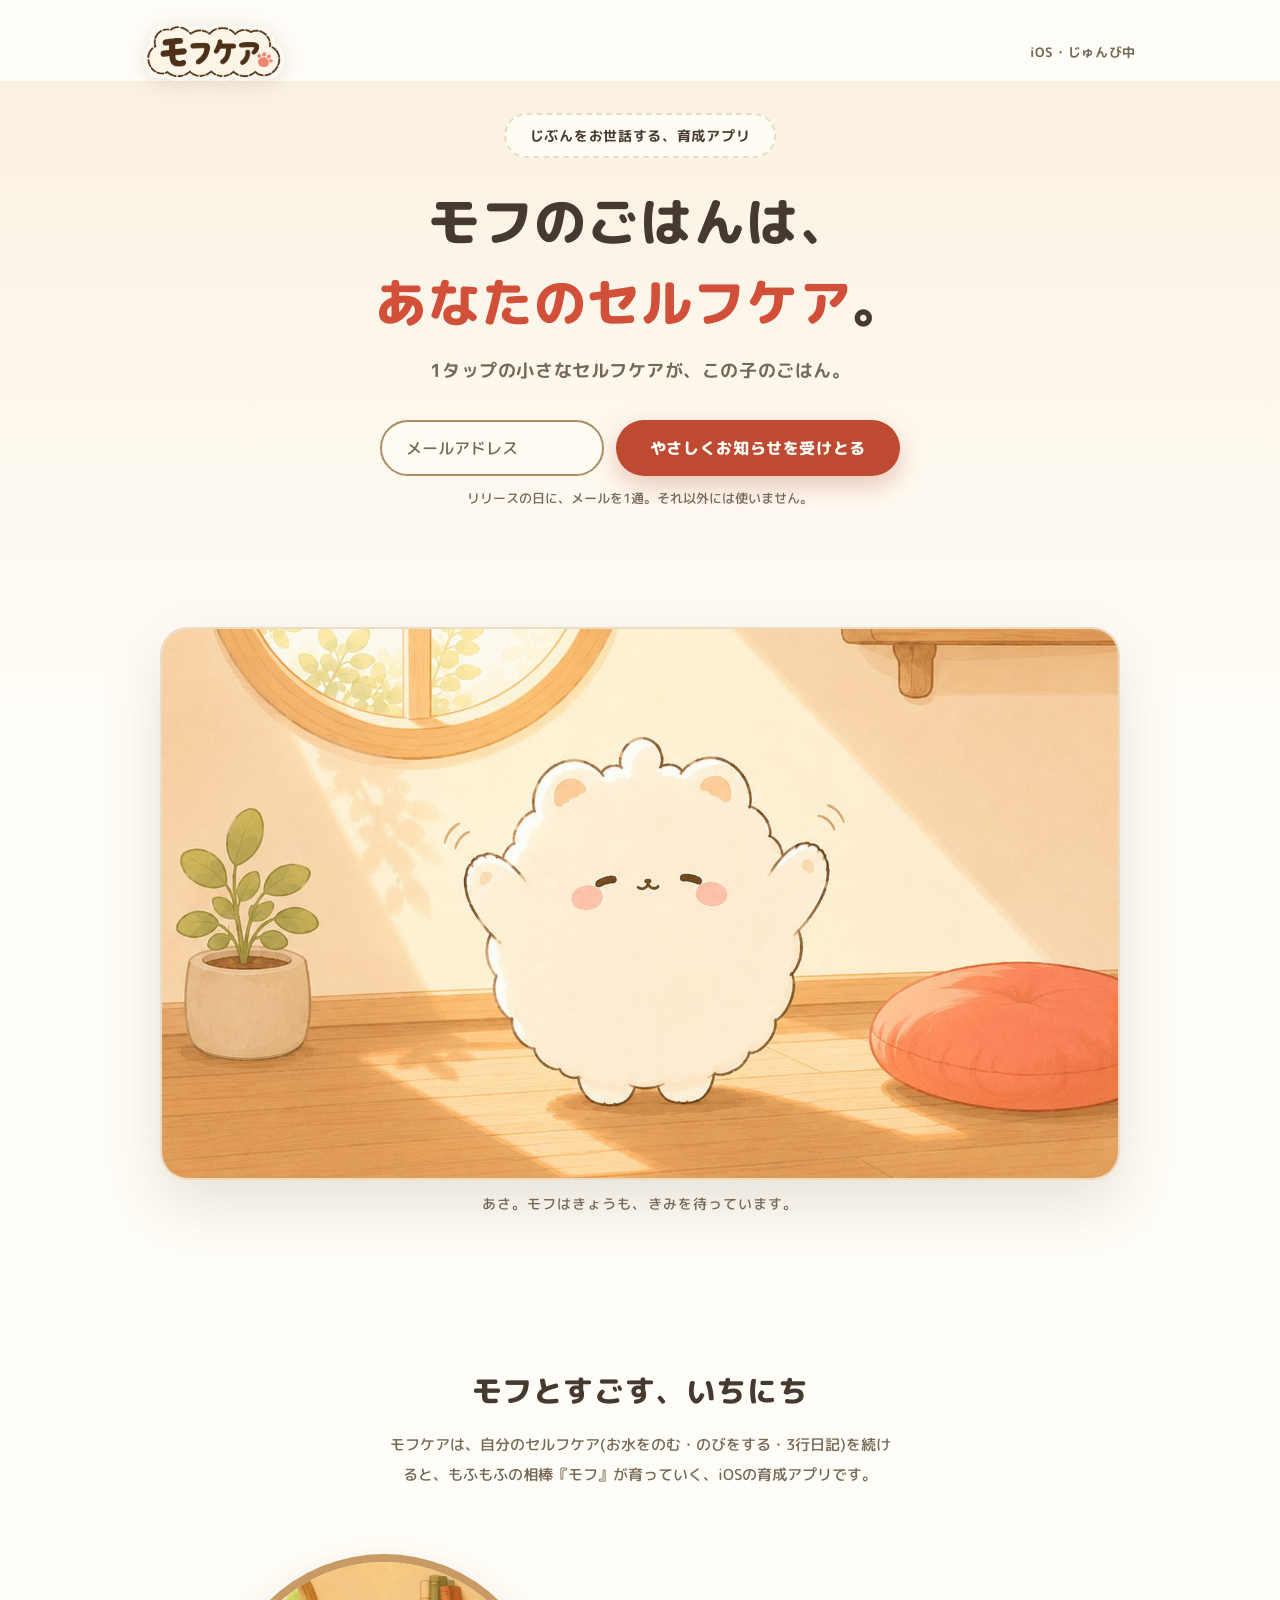
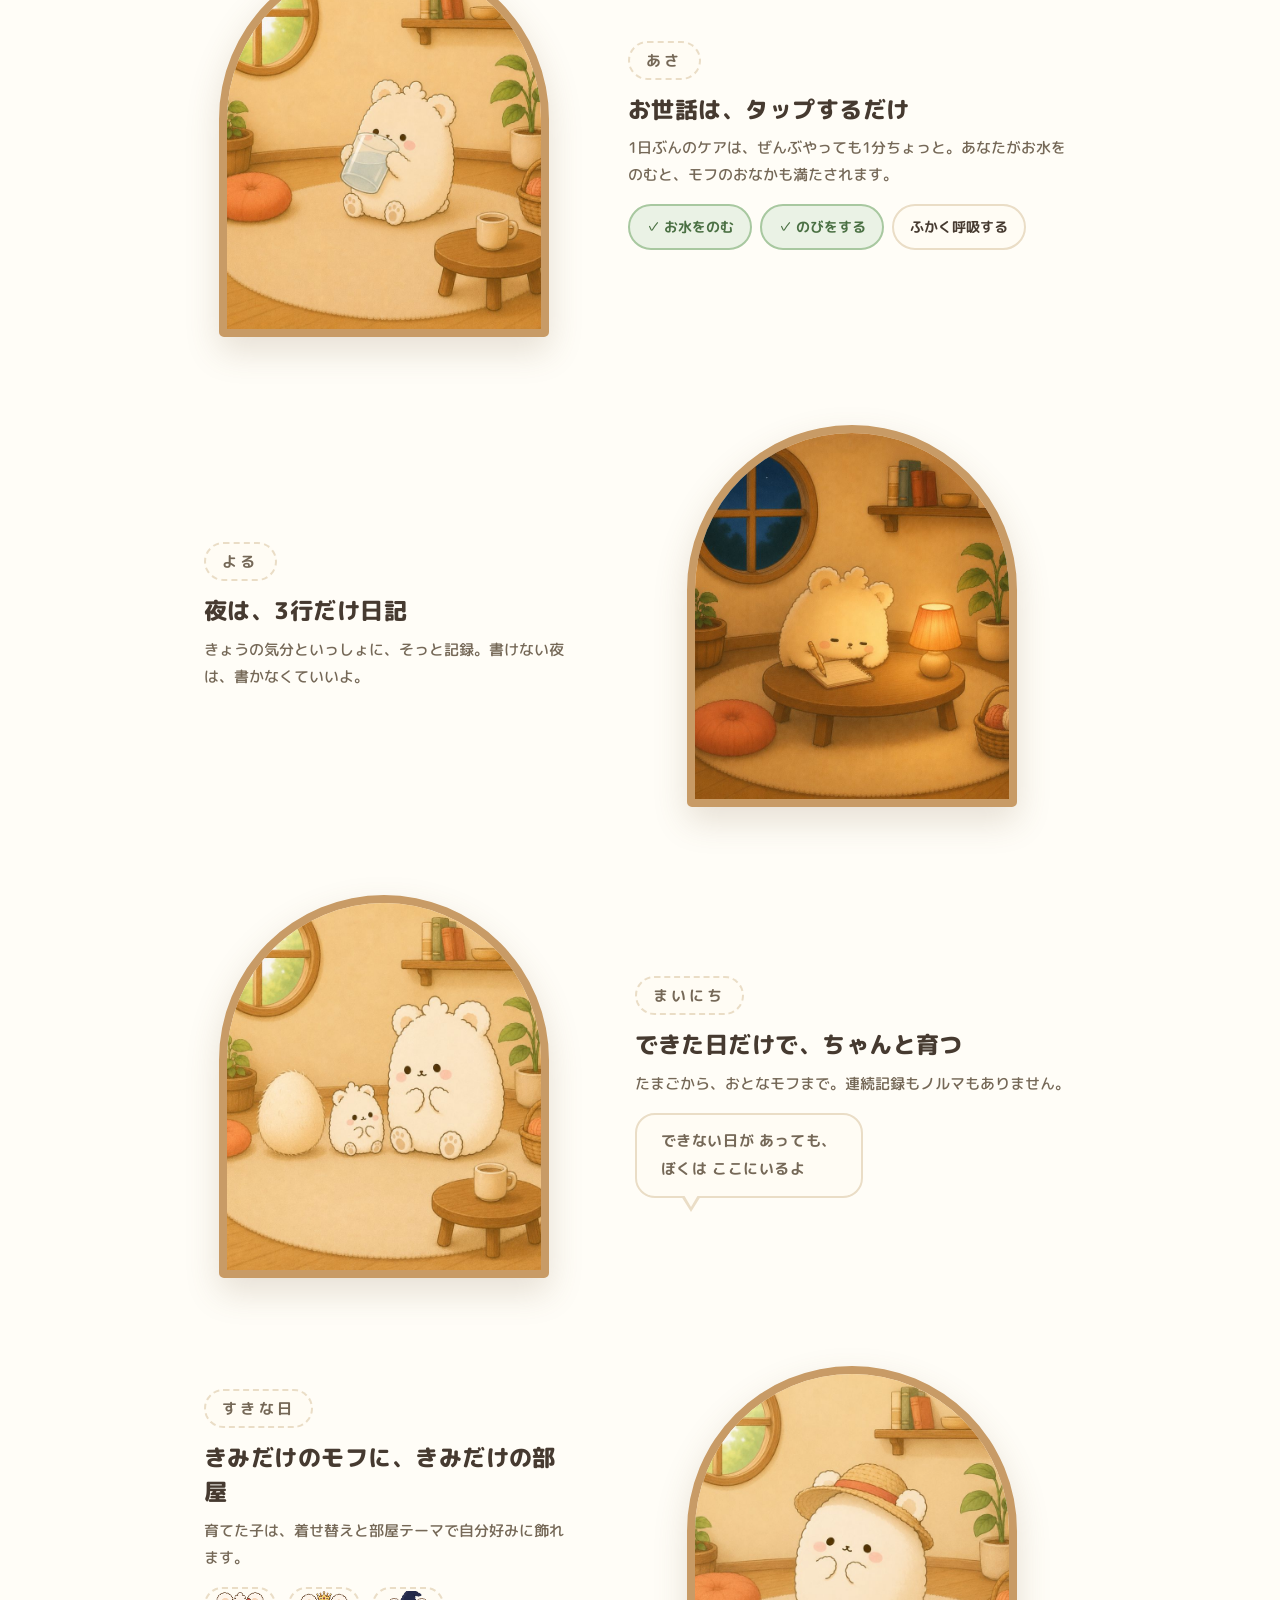
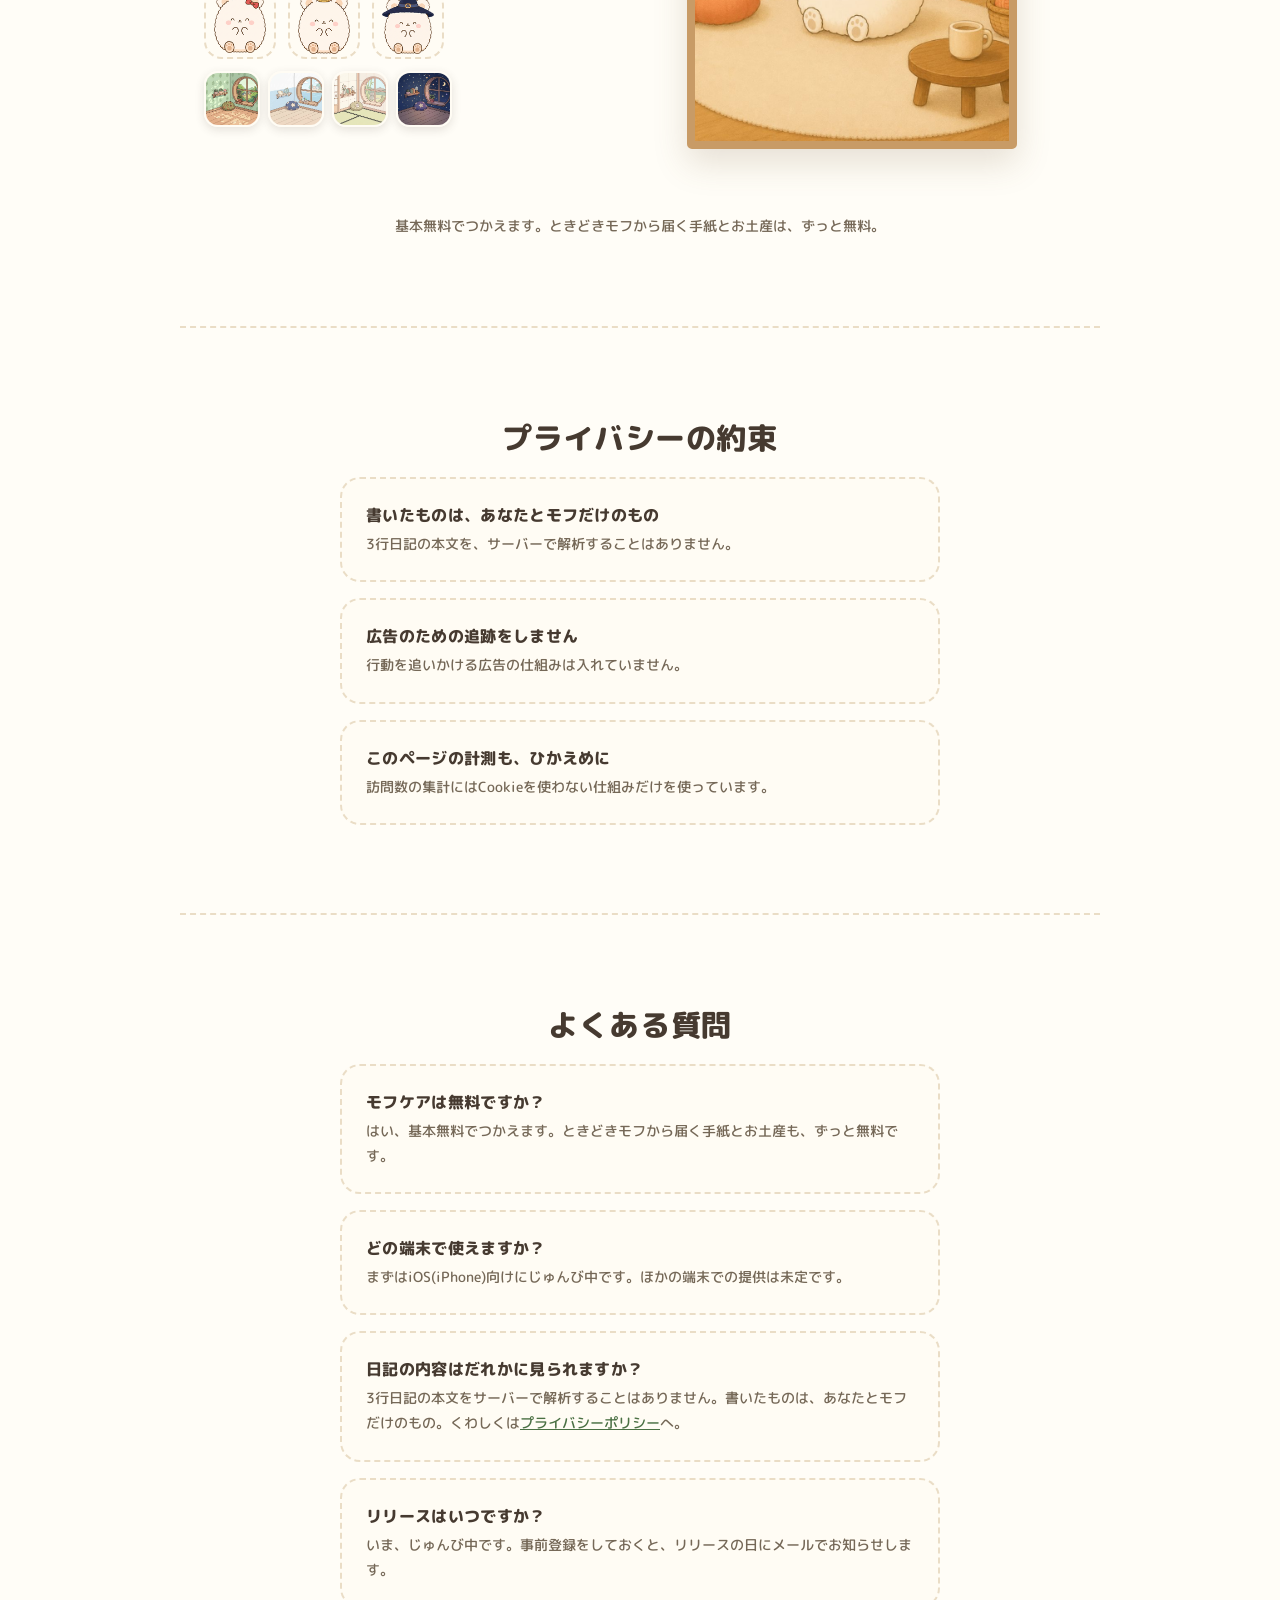
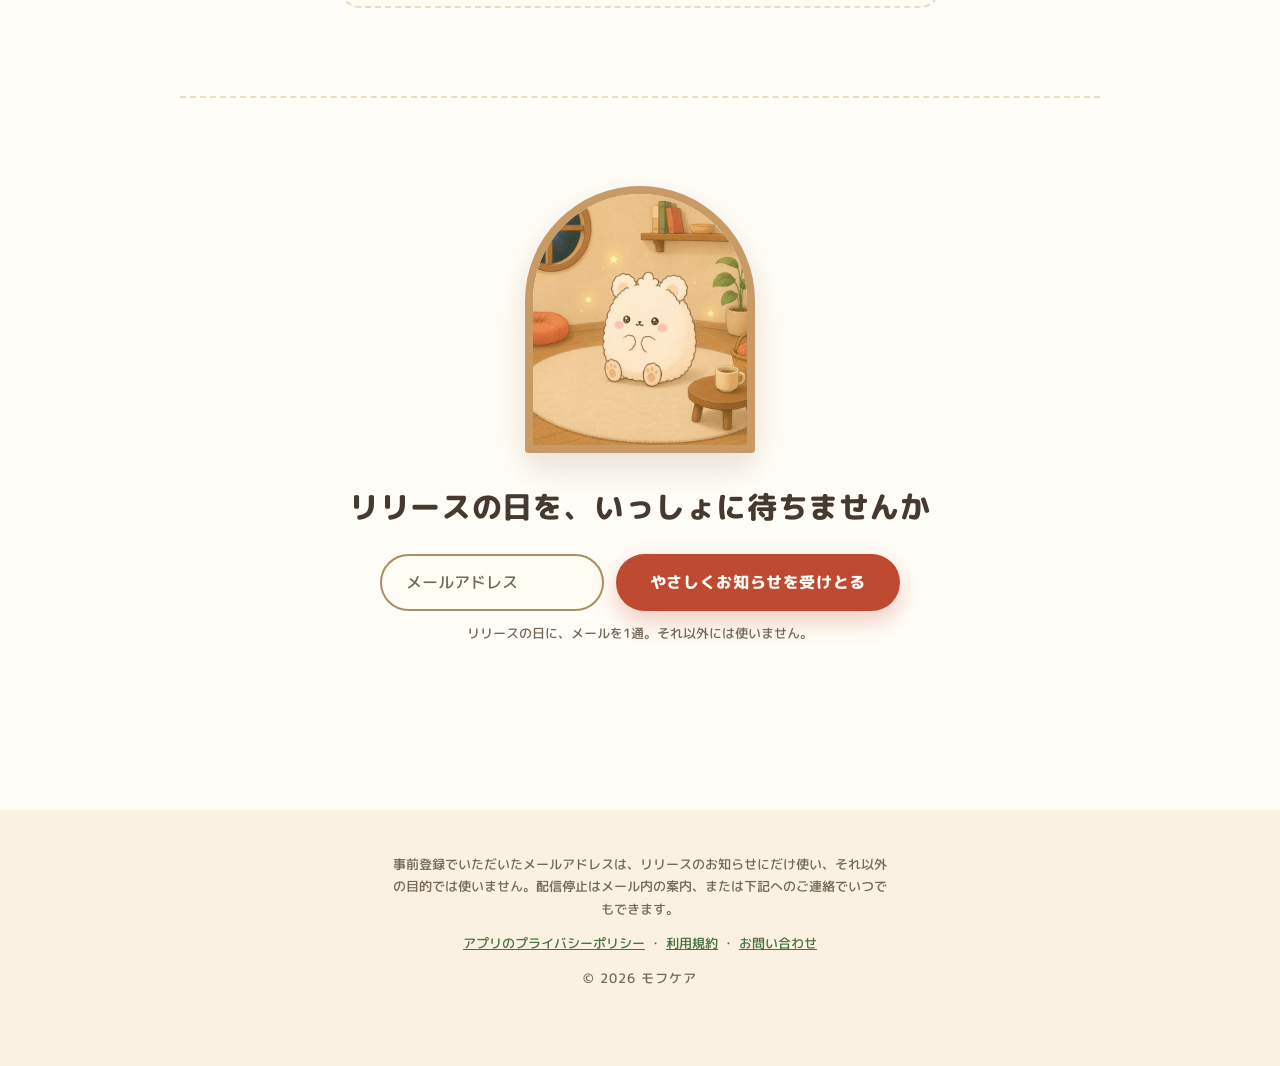
==== commit 24cb48e4: "Hallmark audit(58ゲート)の指摘を反映: コントラスト・フォーカス・トークン整備 - 実測で落ちていたコントラストを修正: ボタン白文字2.52:1→4.90:1、補助文字3.53:1" ====
--- a/index.html
+++ b/index.html
@@ -69,14 +69,15 @@
 </head>
 <body>
 
+  <!-- 天: ロゴと状態 -->
+  <div class="topbar">
+    <img src="assets/logo_mofucare.png?v=v3" alt="モフケア" width="140" height="57">
+    <span class="status">iOS・じゅんび中</span>
+  </div>
+
   <!-- ヒーロー: 絵本のとびら -->
   <header class="hero">
-    <img class="brand" src="assets/logo_mofucare.png?v=v3" alt="モフケア" width="164" height="67">
-
-    <div class="badge-row">
-      <span class="badge">じぶんをお世話する、育成アプリ</span>
-      <span class="status">iOS・じゅんび中</span>
-    </div>
+    <span class="badge">じぶんをお世話する、育成アプリ</span>
 
     <h1 id="headline">モフのごはんは、<br><em>あなたのセルフケア</em>。</h1>
     <p class="hero-sub">1タップの小さなセルフケアが、この子のごはん。</p>
--- a/style.css
+++ b/style.css
@@ -1,25 +1,57 @@
-/* モフケアLP v3 — 「モフとすごす、いちにち」絵本構成
-   配色の正: docs/brand-guidelines.md(クリーム地70 / 補助25 / アクセント5)
-   署名要素: シーン絵を部屋の丸窓フレームで見せる */
+/* モフケアLP v3.1 — 「モフとすごす、いちにち」絵本構成
+   Hallmark audit(58ゲート)を通して修正した版。
+   配色の正: docs/brand-guidelines.md。ブランドのコーラル #FD7B61 は絵の中の色で、
+   文字やボタンに使うとコントラストが足りない(白文字で2.52:1)。そのため
+   「文字に乗るコーラル」を別トークンとして持つ。 */
 
 :root {
-  --kami: #FFFDF7;        /* 紙(ベース) */
-  --hidamari: #FBF1E2;    /* 陽だまり(あたたかい帯) */
-  --ink: #463A30;         /* こげ茶(文字) */
-  --line-soft: #EADDC6;   /* ステッチ・仕切り */
-  --muted: #8B7E70;       /* 補助文字 */
-  --coral: #FD7B61;       /* アクセント(CTA・強調のみ) */
-  --coral-deep: #E4634A;
+  /* ---- 面 ---- */
+  --kami: #FFFDF7;         /* 紙(ベース) */
+  --hidamari: #FBF1E2;     /* 陽だまり */
+  --card: #FFFCF4;         /* カード地(純白は使わない) */
+
+  /* ---- 文字 ---- */
+  --ink: #463A30;          /* こげ茶。紙に対して10.8:1 */
+  --muted: #756857;        /* 補助文字。陽だまりに対して4.85:1 */
+
+  /* ---- アクセント ---- */
+  --coral-brand: #FD7B61;  /* 絵と揃えるブランド色。文字を乗せない */
+  --coral-ink: #D2503A;    /* 大きな強調文字用。紙に対して4.17:1 */
+  --coral-cta: #BE4A32;    /* ボタン地(白文字で4.90:1)・フォーカスリング */
+  --coral-cta-hover: #A83A24;
+  --leaf-deep: #4A7043;    /* リンク・達成チップ。紙に対して5.60:1 */
   --leaf: #A8C8A0;
   --leaf-pale: #EAF2E5;
-  --leaf-deep: #5E8A56;
-  --wood: #C89B66;        /* 丸窓の木枠 */
-  --wood-deep: #A87C4B;
-  --card: #FFFFFF;
-  --radius: 22px;
+
+  /* ---- 線 ---- */
+  --line-soft: #EADDC6;    /* 装飾のステッチ */
+  --line-input: #A89065;   /* 入力欄の枠。紙に対して3.02:1 */
+  --wood: #C89B66;         /* 丸窓の木枠 */
+
+  /* ---- 影(値の直書きを避ける) ---- */
+  --shadow-sm: 0 3px 10px rgba(70, 58, 48, 0.14);
+  --shadow-md: 0 14px 34px rgba(115, 88, 55, 0.18);
+  --shadow-lg: 0 24px 60px rgba(115, 88, 55, 0.16);
+  --shadow-cta: 0 10px 24px rgba(190, 74, 50, 0.28);
+
+  /* ---- 余白(4pxの倍数) ---- */
+  --space-3xs: 4px;
+  --space-2xs: 8px;
+  --space-xs: 12px;
+  --space-sm: 16px;
+  --space-md: 24px;
+  --space-lg: 32px;
+  --space-xl: 44px;
+  --space-2xl: 64px;
+  --space-3xl: 88px;
+
+  --radius: 20px;
+  --radius-pill: 999px;
 }
 
 * { margin: 0; padding: 0; box-sizing: border-box; }
+
+html, body { overflow-x: clip; }
 
 html { scroll-behavior: smooth; }
 
@@ -37,7 +69,7 @@
 a { color: var(--leaf-deep); }
 
 :focus-visible {
-  outline: 3px solid var(--coral);
+  outline: 3px solid var(--coral-cta);
   outline-offset: 3px;
   border-radius: 6px;
 }
@@ -54,54 +86,67 @@
   border: 0;
 }
 
-h1, h2, h3 { font-weight: 800; line-height: 1.5; letter-spacing: 0.02em; }
+h1, h2, h3 {
+  font-weight: 800;
+  line-height: 1.5;
+  letter-spacing: 0.02em;
+  overflow-wrap: anywhere;
+  min-width: 0;
+}
+
+/* ---------- 天:ロゴと状態(中央軸をわざと外す) ---------- */
+
+.topbar {
+  max-width: 1040px;
+  margin: 0 auto;
+  padding: var(--space-md) var(--space-md) 0;
+  display: flex;
+  align-items: center;
+  justify-content: space-between;
+  gap: var(--space-sm);
+}
+
+.topbar img {
+  width: clamp(112px, 14vw, 140px);
+  height: auto;
+  filter: drop-shadow(var(--shadow-sm));
+}
+
+.status {
+  font-size: 13px;
+  font-weight: 700;
+  color: var(--muted);
+  letter-spacing: 0.05em;
+  white-space: nowrap;
+}
 
 /* ---------- ヒーロー: 絵本のとびら ---------- */
 
 .hero {
   text-align: center;
-  padding: clamp(40px, 7vw, 72px) 20px 0;
-  background: linear-gradient(180deg, var(--hidamari) 0%, var(--kami) 46%);
-}
-
-.brand {
-  width: clamp(128px, 16vw, 164px);
-  height: auto;
-  margin: 0 auto 26px;
-  filter: drop-shadow(0 4px 12px rgba(70, 58, 48, 0.14));
-}
-
-.badge-row {
-  display: flex;
-  flex-wrap: wrap;
-  justify-content: center;
-  align-items: center;
-  gap: 12px;
-  margin-bottom: 22px;
+  padding: var(--space-lg) var(--space-md) var(--space-2xl);
+  background: linear-gradient(180deg, var(--hidamari) 0%, var(--kami) 52%);
 }
 
 .badge {
+  display: inline-block;
   background: var(--card);
   border: 2px dashed var(--line-soft);
   color: var(--ink);
   font-size: 14px;
   font-weight: 700;
   letter-spacing: 0.05em;
-  padding: 7px 18px;
-  border-radius: 999px;
-}
-
-.status { font-size: 13px; font-weight: 700; color: var(--muted); letter-spacing: 0.05em; }
-
-h1 {
-  font-size: clamp(30px, 6.4vw, 52px);
-  line-height: 1.55;
-}
-
-h1 em { font-style: normal; color: var(--coral); }
+  padding: var(--space-2xs) var(--space-md);
+  border-radius: var(--radius-pill);
+  margin-bottom: var(--space-md);
+}
+
+h1 { font-size: clamp(30px, 6.4vw, 52px); line-height: 1.55; }
+
+h1 em { font-style: normal; color: var(--coral-ink); }
 
 .hero-sub {
-  margin-top: 14px;
+  margin-top: var(--space-xs);
   font-size: clamp(15px, 2.4vw, 18px);
   font-weight: 700;
   color: var(--muted);
@@ -109,21 +154,18 @@
 }
 
 /* 絵本の見ひらき */
-.storybook {
-  max-width: 960px;
-  margin: clamp(36px, 6vw, 56px) auto 0;
-}
+.storybook { max-width: 960px; margin: var(--space-2xl) auto 0; }
 
 .storybook img {
   width: 100%;
   height: auto;
   border-radius: 28px;
   border: 2px solid var(--line-soft);
-  box-shadow: 0 24px 60px rgba(115, 88, 55, 0.16);
+  box-shadow: var(--shadow-lg);
 }
 
 .storybook figcaption {
-  margin-top: 14px;
+  margin-top: var(--space-xs);
   font-size: 13.5px;
   color: var(--muted);
   letter-spacing: 0.08em;
@@ -131,59 +173,73 @@
 
 /* ---------- 登録フォーム ---------- */
 
-.signup { max-width: 520px; margin: 30px auto 0; }
-
-.signup-row {
-  display: flex;
-  flex-direction: column;
-  gap: 12px;
-}
+.signup { max-width: 520px; margin: var(--space-lg) auto 0; }
+
+.signup-row { display: flex; flex-direction: column; gap: var(--space-xs); }
 
 .signup input {
   font: inherit;
   font-weight: 500;
   color: var(--ink);
   background: var(--card);
-  border: 2px solid var(--line-soft);
-  border-radius: 999px;
-  padding: 14px 24px;
+  border: 2px solid var(--line-input);
+  border-radius: var(--radius-pill);
+  padding: var(--space-xs) var(--space-md);
+  min-height: 52px;
   width: 100%;
-}
-
-.signup input::placeholder { color: #B5A896; }
-
-.signup input:focus {
-  outline: none;
-  border-color: var(--coral);
-  box-shadow: 0 0 0 4px rgba(253, 123, 97, 0.15);
+  outline: 2px solid transparent;  /* 押した瞬間に幅がずれないよう先に確保 */
+  outline-offset: 2px;
+}
+
+.signup input::placeholder { color: var(--muted); }
+
+.signup input:focus-visible {
+  outline: 3px solid var(--coral-cta);
+  border-color: var(--coral-cta);
 }
 
 .signup button {
   font: inherit;
   font-weight: 800;
   letter-spacing: 0.04em;
-  color: #FFFDF7;
-  background: var(--coral);
-  border: none;
-  border-radius: 999px;
-  padding: 15px 28px;
+  color: var(--kami);
+  background: var(--coral-cta);
+  border: 2px solid transparent;
+  border-radius: var(--radius-pill);
+  /* 320pxでもラベルが2行にならないよう、狭い画面では左右を詰める */
+  padding: var(--space-xs) clamp(var(--space-sm), 4vw, var(--space-lg));
+  min-height: 52px;
+  white-space: nowrap;
   cursor: pointer;
-  box-shadow: 0 10px 24px rgba(253, 123, 97, 0.32);
-  transition: transform 0.15s ease, background 0.15s ease;
-}
-
-.signup button:hover { background: var(--coral-deep); transform: translateY(-1px); }
-.signup button:disabled { opacity: 0.6; cursor: default; transform: none; }
-
-.signup-note { margin-top: 12px; font-size: 12.5px; color: var(--muted); }
-
-.signup-status { margin-top: 12px; font-size: 15px; font-weight: 700; min-height: 1.5em; }
+  box-shadow: var(--shadow-cta);
+  transition: background-color 0.15s ease;
+}
+
+.signup button:hover { background: var(--coral-cta-hover); }
+.signup button:active { background: var(--coral-cta-hover); box-shadow: none; }
+
+.signup button:disabled {
+  opacity: 0.55;
+  cursor: not-allowed;
+  background: var(--coral-cta);
+  box-shadow: none;
+}
+
+.signup-note { margin-top: var(--space-xs); font-size: 12.5px; color: var(--muted); }
+
+.signup-status {
+  margin-top: var(--space-xs);
+  font-size: 15px;
+  font-weight: 700;
+  min-height: 1.5lh;      /* 空でも高さを確保してガタつかせない */
+}
+
 .signup-status.ok { color: var(--leaf-deep); }
-.signup-status.ng { color: var(--coral-deep); }
+.signup-status.ng { color: var(--coral-cta); }
 
 @media (min-width: 560px) {
-  .signup-row { flex-direction: row; }
-  .signup input { flex: 1; }
+  .signup-row { flex-direction: row; align-items: center; }
+  .signup input { flex: 1; min-width: 0; }
   .signup button { flex-shrink: 0; }
 }
 
@@ -192,7 +248,7 @@
 main section {
   max-width: 920px;
   margin: 0 auto;
-  padding: clamp(56px, 9vw, 88px) 24px;
+  padding: var(--space-3xl) var(--space-md);
 }
 
 main section + section { border-top: 2px dashed var(--line-soft); }
@@ -200,7 +256,7 @@
 h2 {
   font-size: clamp(22px, 4.6vw, 30px);
   text-align: center;
-  margin-bottom: 18px;
+  margin-bottom: var(--space-sm);
 }
 
 .section-lead {
@@ -208,18 +264,18 @@
   color: var(--muted);
   font-size: 15px;
   line-height: 2;
-  max-width: 36em;
-  margin: 0 auto clamp(44px, 7vw, 64px);
+  max-width: 34em;
+  margin: 0 auto var(--space-2xl);
 }
 
 /* ---------- モフとすごす、いちにち ---------- */
 
 .page {
   display: grid;
-  grid-template-columns: 1fr;
+  grid-template-columns: minmax(0, 1fr);
   justify-items: center;
-  gap: 28px;
-  margin-bottom: clamp(56px, 9vw, 84px);
+  gap: var(--space-lg);
+  margin-bottom: var(--space-3xl);
 }
 
 .page:last-of-type { margin-bottom: 0; }
@@ -230,13 +286,10 @@
 .window-frame {
   width: min(330px, 82vw);
   aspect-ratio: 1 / 1.16;
-  border-radius: 999px 999px 30px 30px;
+  border-radius: var(--radius-pill) var(--radius-pill) 30px 30px;
   overflow: hidden;
-  border: 9px solid var(--wood);
-  box-shadow:
-    inset 0 0 0 2px rgba(102, 70, 35, 0.28),
-    0 18px 40px rgba(115, 88, 55, 0.2);
-  position: relative;
+  border: 8px solid var(--wood);
+  box-shadow: var(--shadow-md);
   background: var(--hidamari);
 }
 
@@ -257,12 +310,12 @@
   color: var(--muted);
   background: var(--card);
   border: 2px dashed var(--line-soft);
-  border-radius: 999px;
-  padding: 4px 18px 4px 22px;
-  margin-bottom: 14px;
-}
-
-.page-text h3 { font-size: clamp(19px, 3.4vw, 23px); margin-bottom: 10px; }
+  border-radius: var(--radius-pill);
+  padding: var(--space-3xs) var(--space-sm);
+  margin-bottom: var(--space-xs);
+}
+
+.page-text h3 { font-size: clamp(19px, 3.4vw, 23px); margin-bottom: var(--space-2xs); }
 
 .page-text > p { color: var(--muted); font-size: 15px; }
 
@@ -272,15 +325,15 @@
   display: flex;
   flex-wrap: wrap;
   justify-content: center;
-  gap: 10px;
-  margin-top: 20px;
+  gap: var(--space-2xs);
+  margin-top: var(--space-sm);
 }
 
 .care-chips li {
   background: var(--card);
   border: 2px solid var(--line-soft);
-  border-radius: 999px;
-  padding: 7px 20px;
+  border-radius: var(--radius-pill);
+  padding: var(--space-2xs) var(--space-sm);
   font-size: 14px;
   font-weight: 700;
 }
@@ -297,9 +350,9 @@
   display: inline-block;
   background: var(--card);
   border: 2.5px solid var(--line-soft);
-  border-radius: 20px;
-  padding: 14px 24px;
-  margin-top: 22px;
+  border-radius: var(--radius);
+  padding: var(--space-xs) var(--space-md);
+  margin-top: var(--space-sm);
   font-size: 15px;
   font-weight: 700;
   line-height: 1.9;
@@ -329,12 +382,7 @@
 }
 
 /* 着せ替え・部屋テーマ */
-.dress-row {
-  display: flex;
-  justify-content: center;
-  gap: 12px;
-  margin-top: 22px;
-}
+.dress-row { display: flex; justify-content: center; gap: var(--space-xs); margin-top: var(--space-sm); }
 
 .slot {
   width: 72px;
@@ -348,12 +396,7 @@
 
 .slot img { width: 52px; }
 
-.theme-thumbs {
-  display: flex;
-  justify-content: center;
-  gap: 10px;
-  margin-top: 12px;
-}
+.theme-thumbs { display: flex; justify-content: center; gap: var(--space-2xs); margin-top: var(--space-xs); }
 
 .theme-thumbs img {
   width: 56px;
@@ -361,21 +404,21 @@
   object-fit: cover;
   border-radius: 14px;
   border: 2px solid var(--card);
-  box-shadow: 0 3px 10px rgba(70, 58, 48, 0.14);
+  box-shadow: var(--shadow-sm);
 }
 
 .free-note {
   text-align: center;
   color: var(--muted);
   font-size: 14px;
-  margin-top: clamp(44px, 7vw, 60px);
+  margin-top: var(--space-2xl);
 }
 
 @media (min-width: 860px) {
   .page {
     grid-template-columns: minmax(0, 360px) minmax(0, 1fr);
     align-items: center;
-    gap: 56px;
+    gap: var(--space-2xl);
   }
   .page:nth-of-type(even) .window-frame { order: 2; }
   .page-text { text-align: left; }
@@ -389,7 +432,7 @@
   list-style: none;
   display: flex;
   flex-direction: column;
-  gap: 16px;
+  gap: var(--space-sm);
   max-width: 600px;
   margin: 0 auto;
 }
@@ -399,11 +442,11 @@
   background: var(--card);
   border: 2px dashed var(--line-soft);
   border-radius: var(--radius);
-  padding: 20px 26px;
+  padding: var(--space-md) var(--space-md);
 }
 
 .privacy h3,
-.faq h3 { font-size: 16px; margin-bottom: 4px; }
+.faq h3 { font-size: 16px; margin-bottom: var(--space-3xs); }
 
 .privacy p,
 .faq p { font-size: 14px; color: var(--muted); }
@@ -412,29 +455,27 @@
 
 .cta-again { text-align: center; }
 
-.cta-again .window-frame { margin: 0 auto 30px; }
+.cta-again .window-frame { margin: 0 auto var(--space-lg); }
 
 .cta-again h2 { margin-bottom: 0; }
 
-.cta-again .signup { margin-top: 26px; }
+.cta-again .signup { margin-top: var(--space-md); }
 
 /* ---------- フッター ---------- */
 
 footer {
   background: var(--hidamari);
   text-align: center;
-  padding: 44px 24px 52px;
-  margin-top: 24px;
+  padding: var(--space-xl) var(--space-md) var(--space-2xl);
+  margin-top: var(--space-md);
 }
 
 footer p {
   font-size: 12.5px;
   color: var(--muted);
   max-width: 40em;
-  margin: 0 auto 12px;
-}
-
-footer a { color: var(--leaf-deep); }
+  margin: 0 auto var(--space-xs);
+}
 
 .copyright { letter-spacing: 0.08em; }
 
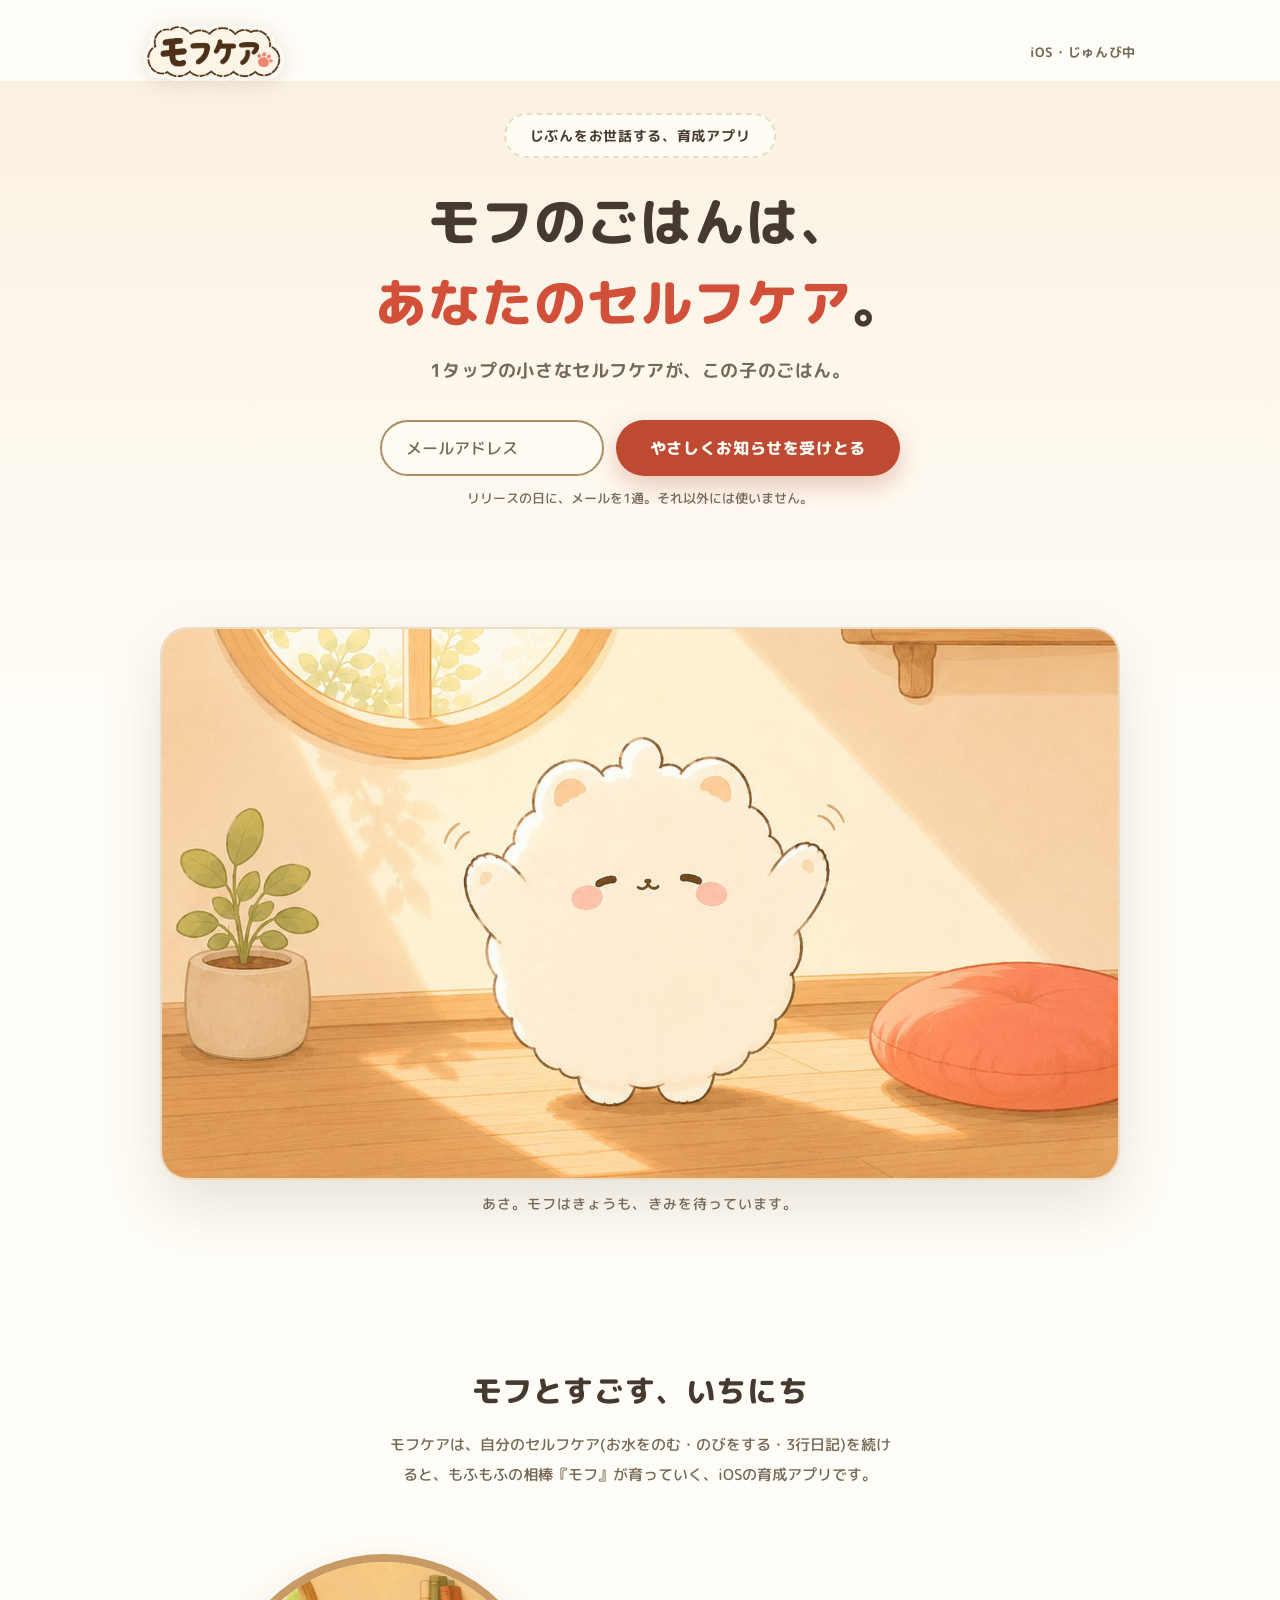
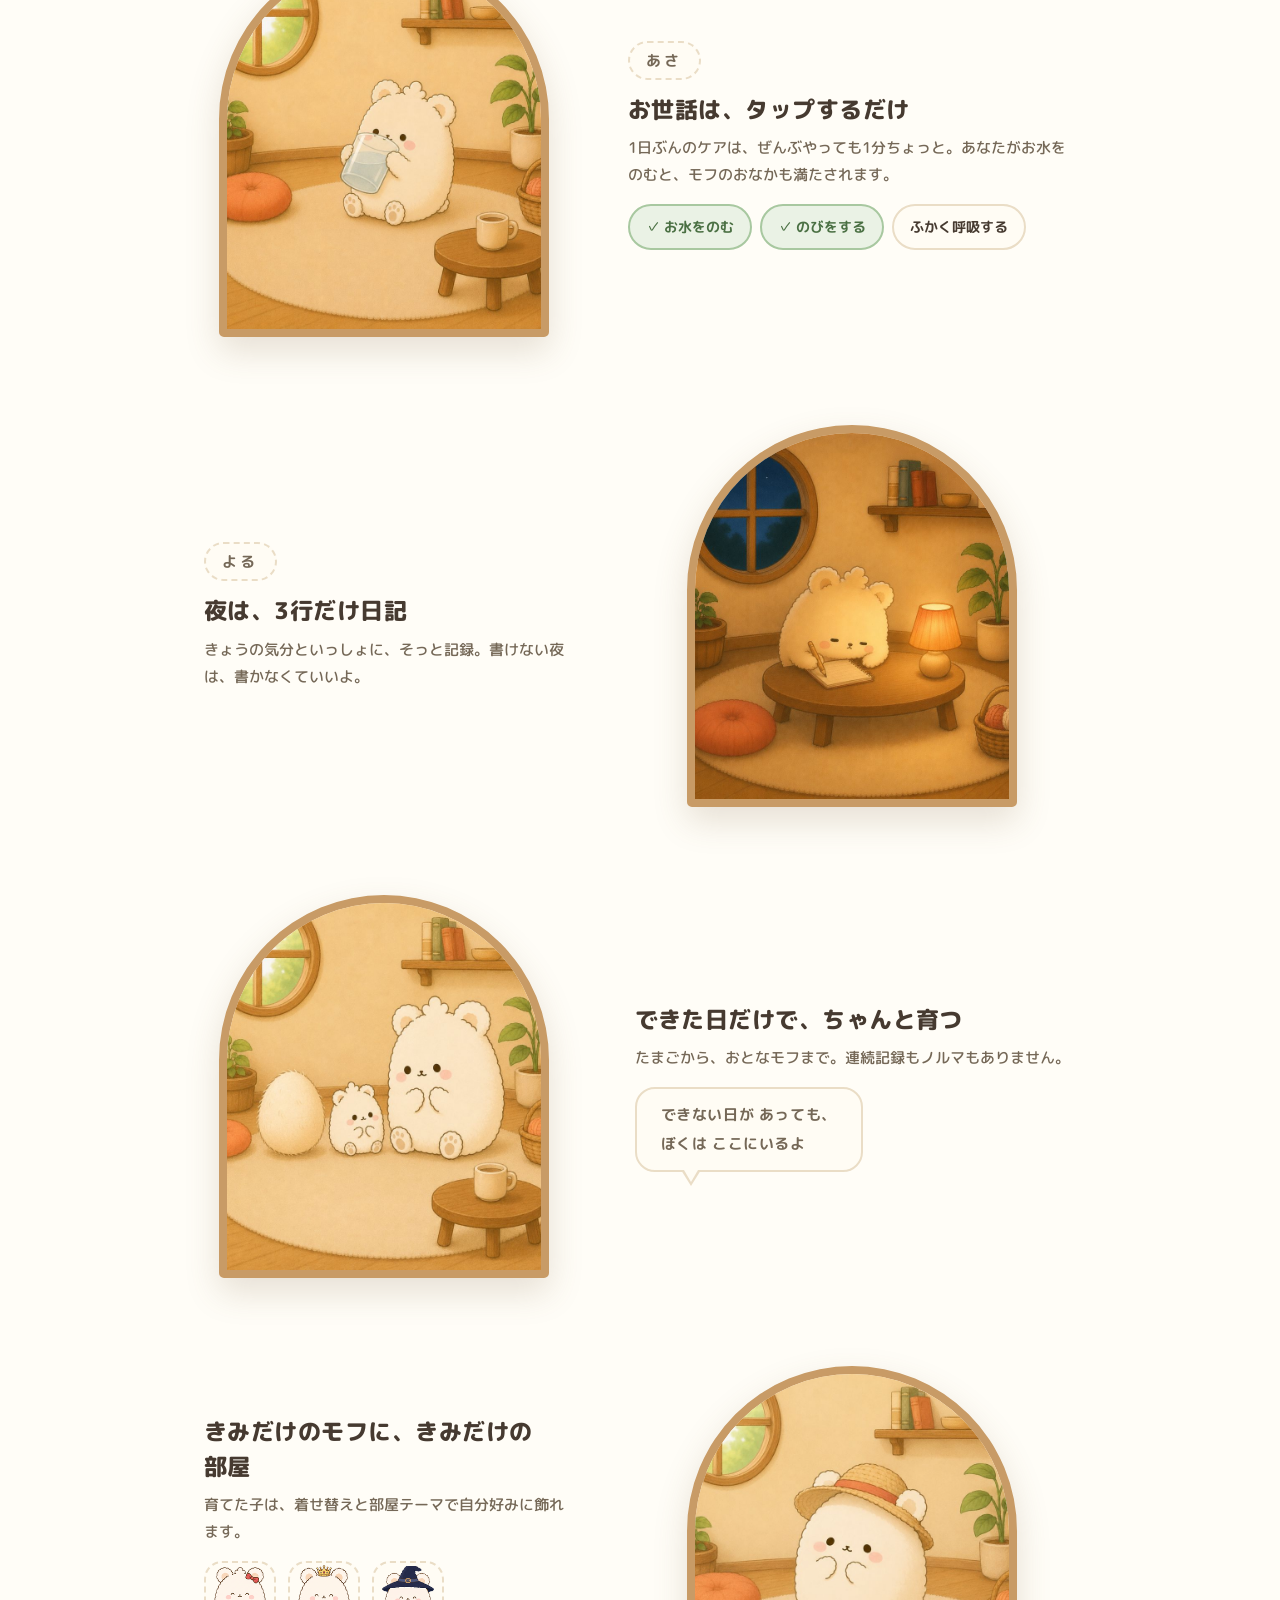
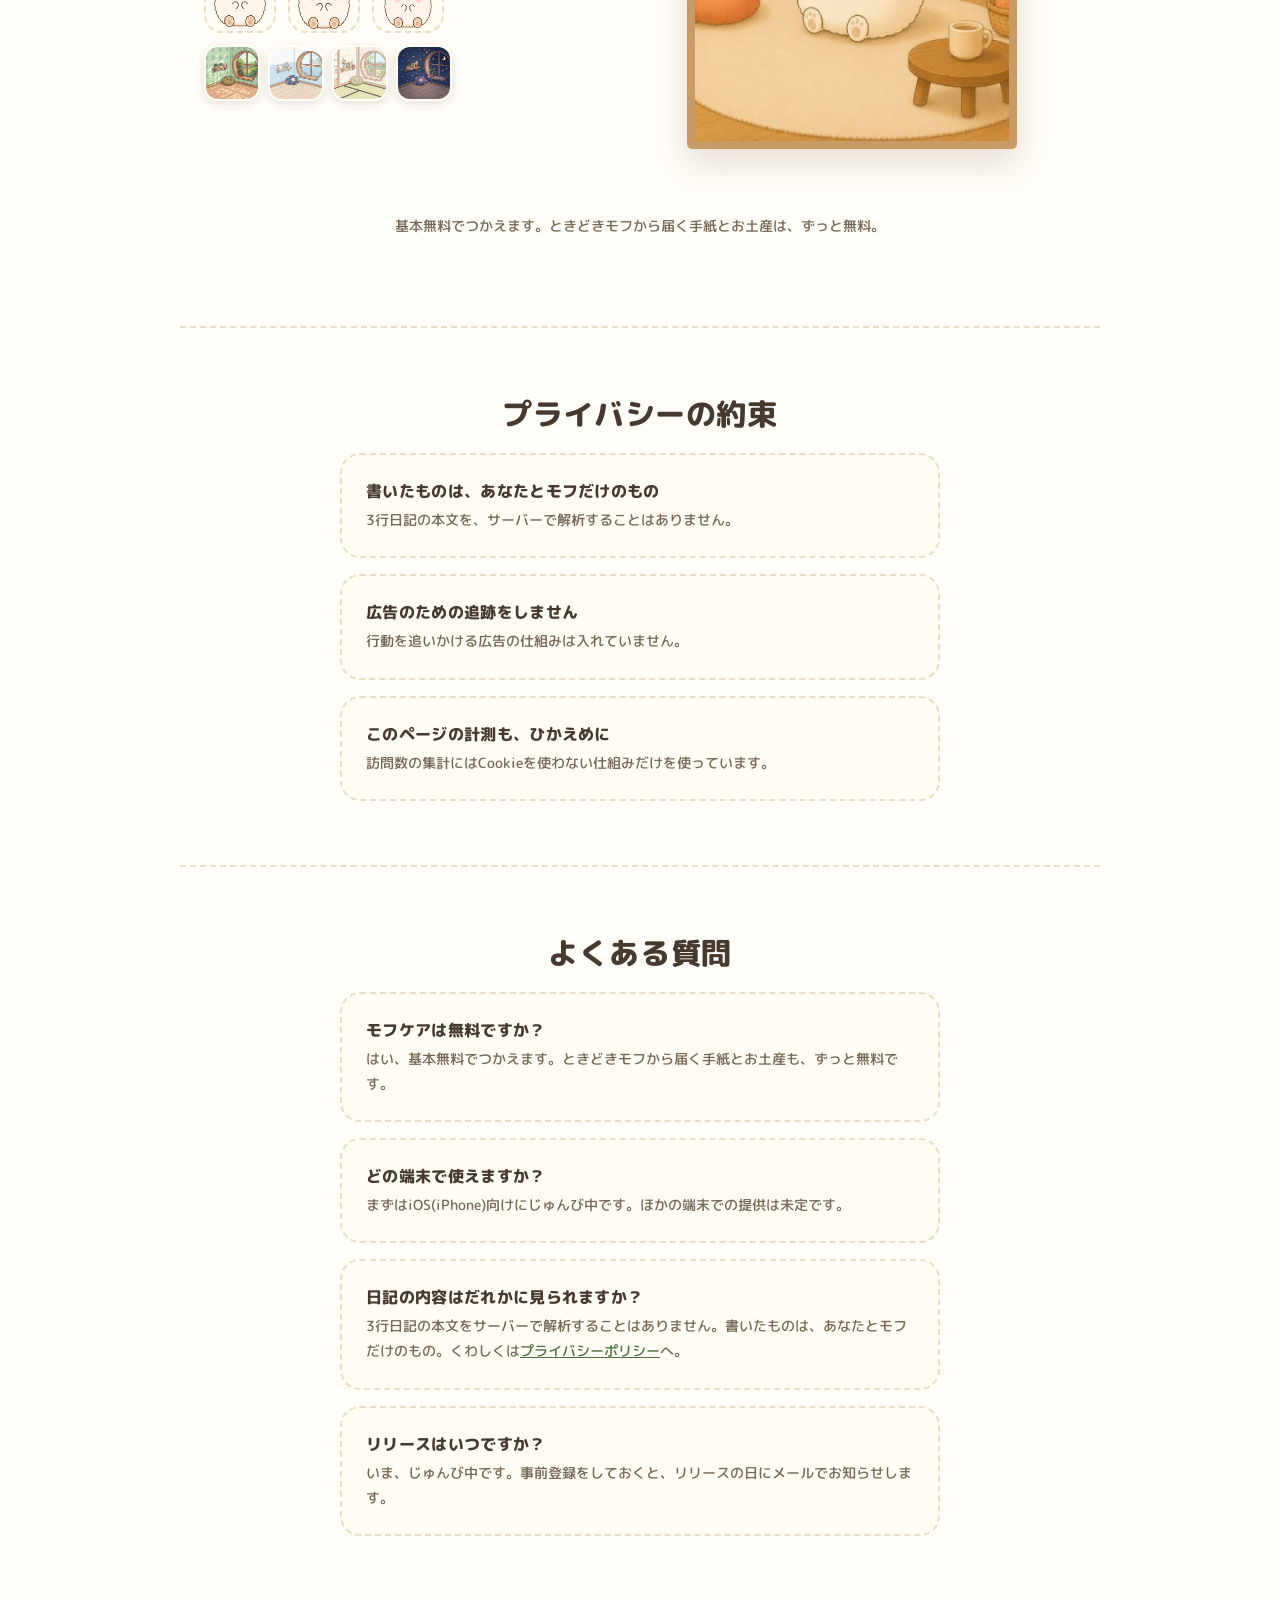
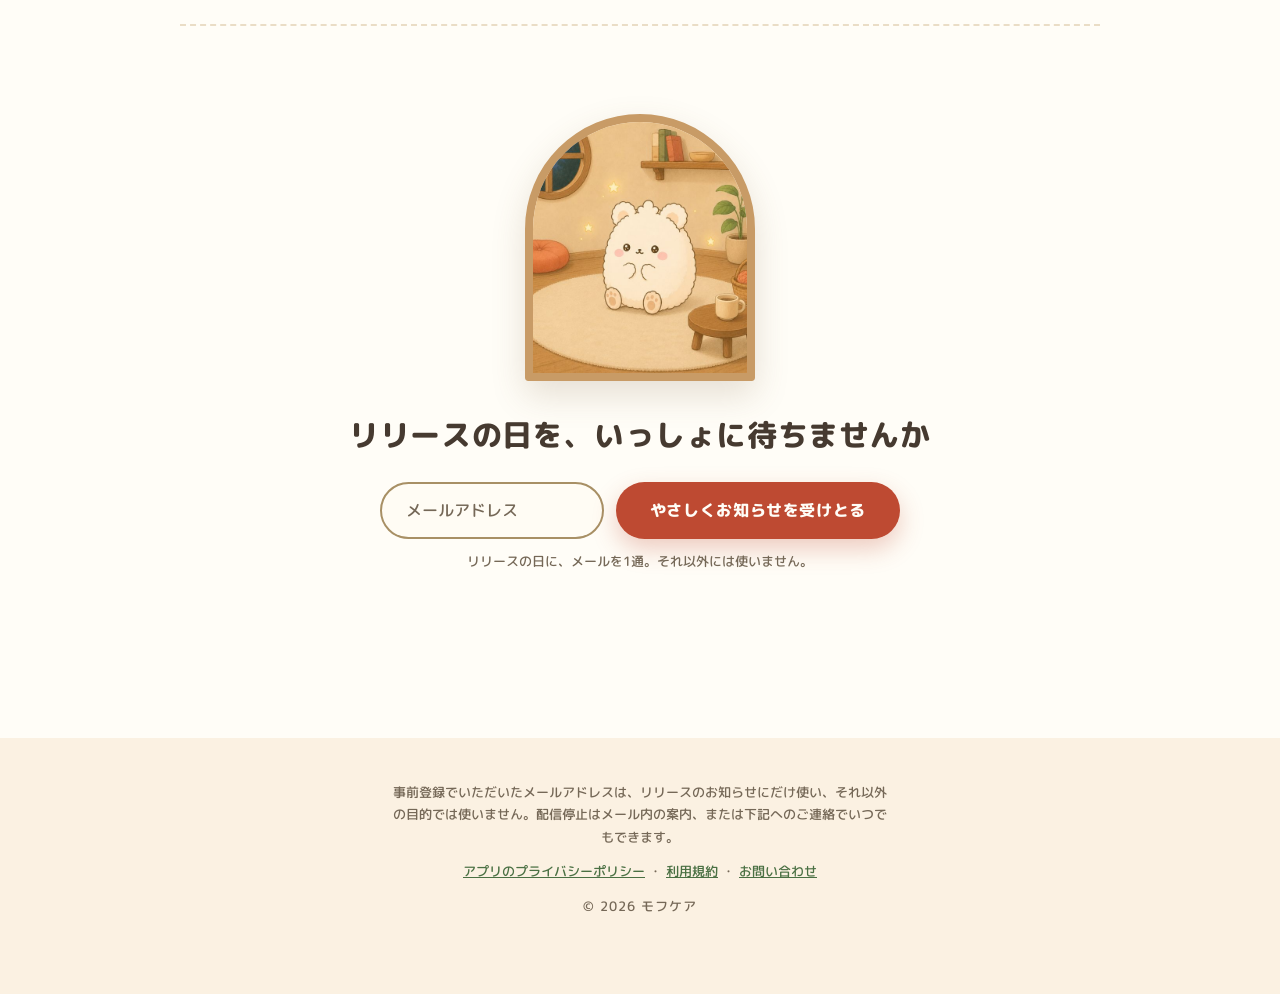
==== commit c08b72d2: "Hallmarkアンチパターン一覧の指摘を反映(58ゲートで拾えなかった3点) - スクロールで全セクションを出現させる演出を撤去し、開いた瞬間のヒーローだけに集約   (ページが落ち着かない/最大描" ====
--- a/index.html
+++ b/index.html
@@ -92,8 +92,8 @@
       <p class="signup-status" role="status" aria-live="polite"></p>
     </form>
 
-    <figure class="storybook reveal">
-      <img src="assets/scene_hero.jpg" alt="あさの部屋で、のびをするモフ" width="1440" height="827">
+    <figure class="storybook">
+      <img src="assets/scene_hero.jpg" alt="あさの部屋で、のびをするモフ" width="1440" height="827" fetchpriority="high" decoding="async">
       <figcaption>あさ。モフはきょうも、きみを待っています。</figcaption>
     </figure>
   </header>
@@ -104,7 +104,7 @@
       <h2>モフとすごす、いちにち</h2>
       <p class="section-lead">モフケアは、自分のセルフケア(お水をのむ・のびをする・3行日記)を続けると、もふもふの相棒『モフ』が育っていく、iOSの育成アプリです。</p>
 
-      <article class="page reveal">
+      <article class="page">
         <div class="window-frame">
           <img src="assets/scene_water.jpg" alt="お水をのむモフ" loading="lazy" width="880" height="880">
         </div>
@@ -120,7 +120,7 @@
         </div>
       </article>
 
-      <article class="page reveal">
+      <article class="page">
         <div class="window-frame">
           <img src="assets/scene_diary.jpg" alt="夜、机で日記を書くモフ" loading="lazy" width="880" height="880">
         </div>
@@ -131,24 +131,22 @@
         </div>
       </article>
 
-      <article class="page reveal">
+      <article class="page">
         <div class="window-frame">
           <img src="assets/scene_growth.jpg" alt="たまごとちびモフとおとなモフが並ぶ部屋" loading="lazy" width="880" height="880">
         </div>
         <div class="page-text">
-          <p class="toki">まいにち</p>
           <h3>できた日だけで、ちゃんと育つ</h3>
           <p>たまごから、おとなモフまで。連続記録もノルマもありません。</p>
           <p class="bubble">できない日が あっても、<br>ぼくは ここにいるよ</p>
         </div>
       </article>
 
-      <article class="page reveal">
+      <article class="page">
         <div class="window-frame">
           <img src="assets/scene_strawhat.jpg" alt="麦わら帽子をかぶったモフ" loading="lazy" width="880" height="880">
         </div>
         <div class="page-text">
-          <p class="toki">すきな日</p>
           <h3>きみだけのモフに、きみだけの部屋</h3>
           <p>育てた子は、着せ替えと部屋テーマで自分好みに飾れます。</p>
           <div class="dress-row" aria-hidden="true">
@@ -241,21 +239,6 @@
     <p class="copyright">© 2026 モフケア</p>
   </footer>
 
-  <script>
-    // ゆっくり現れる演出(動きを減らす設定の人には出さない)
-    (function () {
-      if (window.matchMedia('(prefers-reduced-motion: reduce)').matches || !('IntersectionObserver' in window)) {
-        document.querySelectorAll('.reveal').forEach(function (el) { el.classList.add('shown'); });
-        return;
-      }
-      var io = new IntersectionObserver(function (entries) {
-        entries.forEach(function (e) {
-          if (e.isIntersecting) { e.target.classList.add('shown'); io.unobserve(e.target); }
-        });
-      }, { rootMargin: '0px 0px -8% 0px' });
-      document.querySelectorAll('.reveal').forEach(function (el) { io.observe(el); });
-    })();
-  </script>
   <script src="main.js"></script>
   <script data-goatcounter="https://mofucare.goatcounter.com/count" async src="vendor-count.js"></script>
 </body>
--- a/style.css
+++ b/style.css
@@ -90,8 +90,10 @@
   font-weight: 800;
   line-height: 1.5;
   letter-spacing: 0.02em;
-  overflow-wrap: anywhere;
   min-width: 0;
+  /* 長い英単語ではみ出すのは防ぎつつ、「部屋」のような熟語は割らない */
+  overflow-wrap: break-word;
+  word-break: auto-phrase;
 }
 
 /* ---------- 天:ロゴと状態(中央軸をわざと外す) ---------- */
@@ -251,6 +253,10 @@
   padding: var(--space-3xl) var(--space-md);
 }
 
+/* セクションごとに呼吸を変える(全部同じ余白は単調に見える) */
+.privacy { padding-block: var(--space-2xl); }
+.faq { padding-block: var(--space-2xl) var(--space-3xl); }
+
 main section + section { border-top: 2px dashed var(--line-soft); }
 
 h2 {
@@ -479,18 +485,31 @@
 
 .copyright { letter-spacing: 0.08em; }
 
-/* ---------- あらわれる演出 ---------- */
-
-.reveal {
-  opacity: 0;
-  transform: translateY(18px);
-  transition: opacity 0.7s ease, transform 0.7s ease;
-}
-
-.reveal.shown { opacity: 1; transform: none; }
+/* ---------- 開いたときの、ひとつだけの演出 ----------
+   スクロールのたびに各セクションを出現させるのはやりすぎ(ページが落ち着かない)。
+   最初のひと呼吸だけ。ヒーローの画像は最大描画要素なので animate しない。 */
+
+.hero > .badge,
+.hero > h1,
+.hero > .hero-sub,
+.hero > .signup {
+  animation: rise 0.5s cubic-bezier(0.22, 0.61, 0.36, 1) backwards;
+}
+
+.hero > h1 { animation-delay: 0.06s; }
+.hero > .hero-sub { animation-delay: 0.12s; }
+.hero > .signup { animation-delay: 0.18s; }
+
+@keyframes rise {
+  from { opacity: 0; transform: translateY(12px); }
+  to { opacity: 1; transform: none; }
+}
 
 @media (prefers-reduced-motion: reduce) {
   html { scroll-behavior: auto; }
-  .reveal { opacity: 1; transform: none; transition: none; }
+  .hero > .badge,
+  .hero > h1,
+  .hero > .hero-sub,
+  .hero > .signup { animation: none; }
   .signup button { transition: none; }
 }
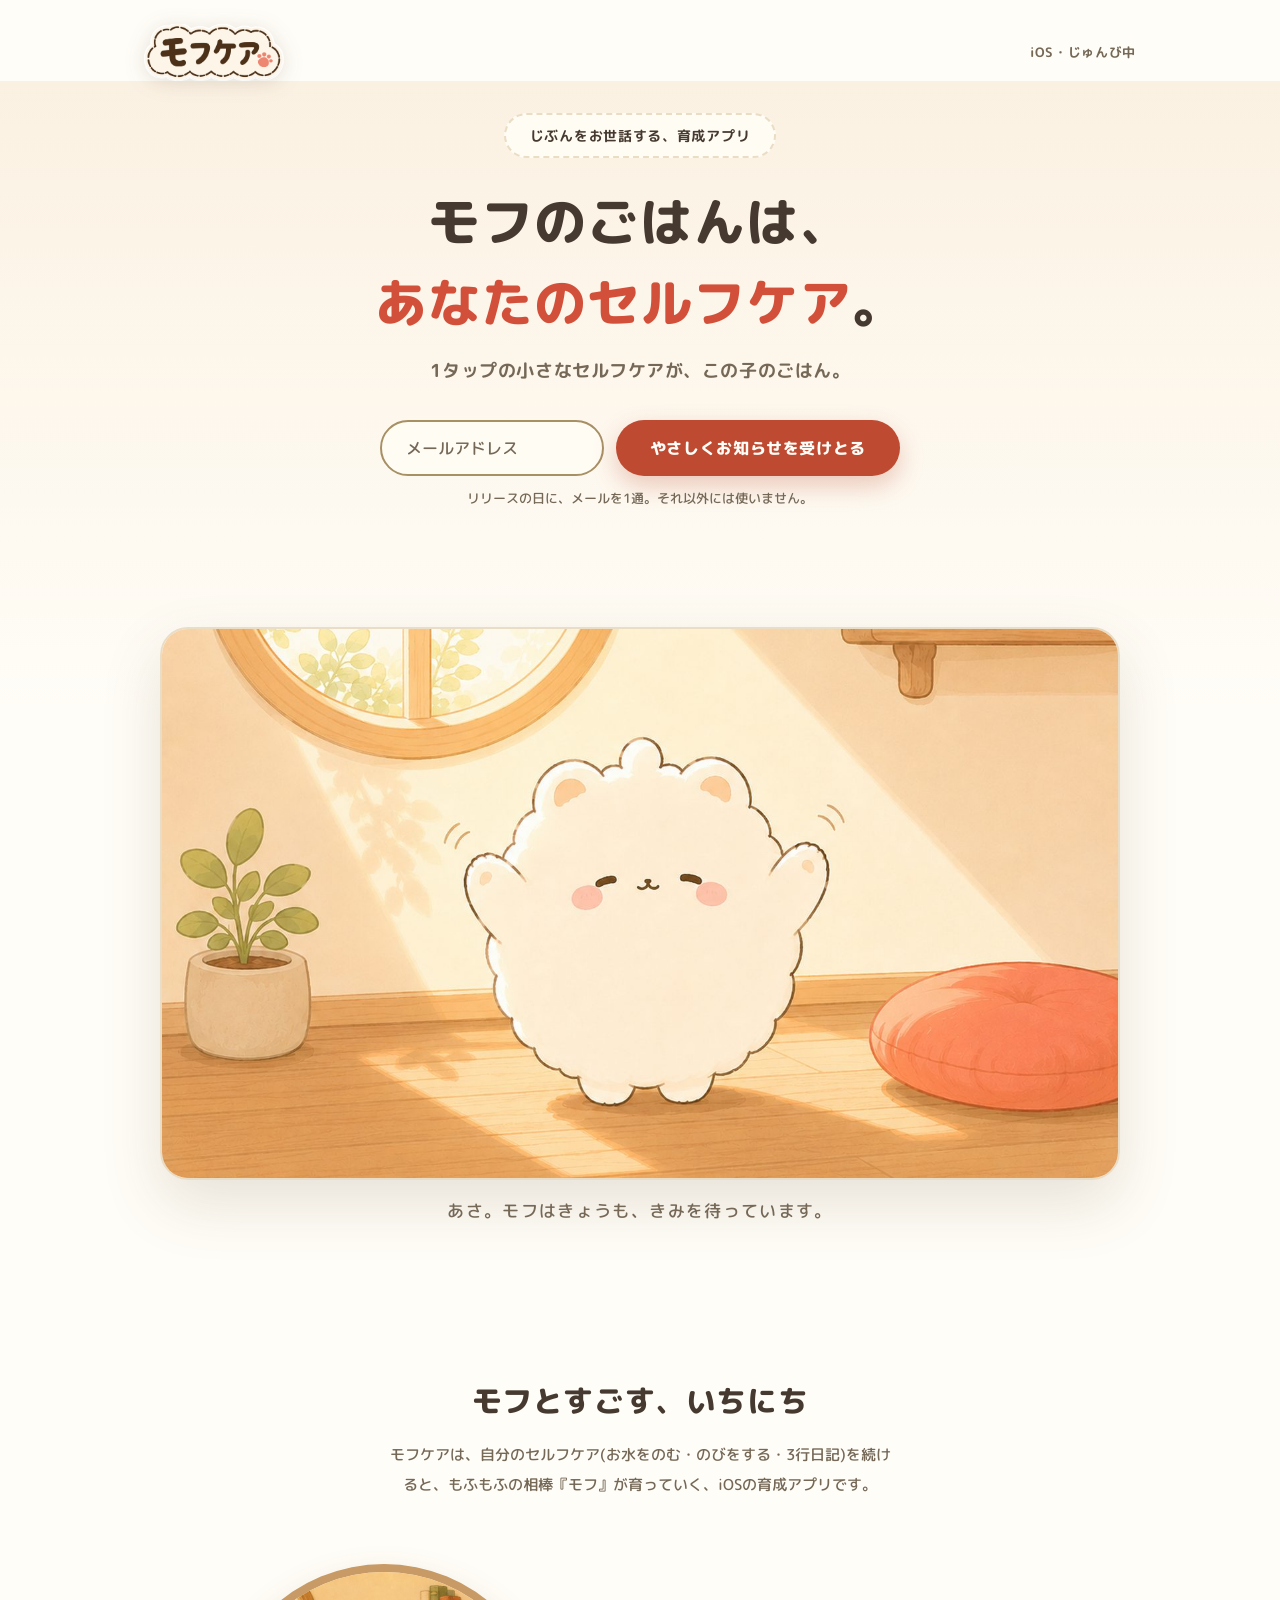
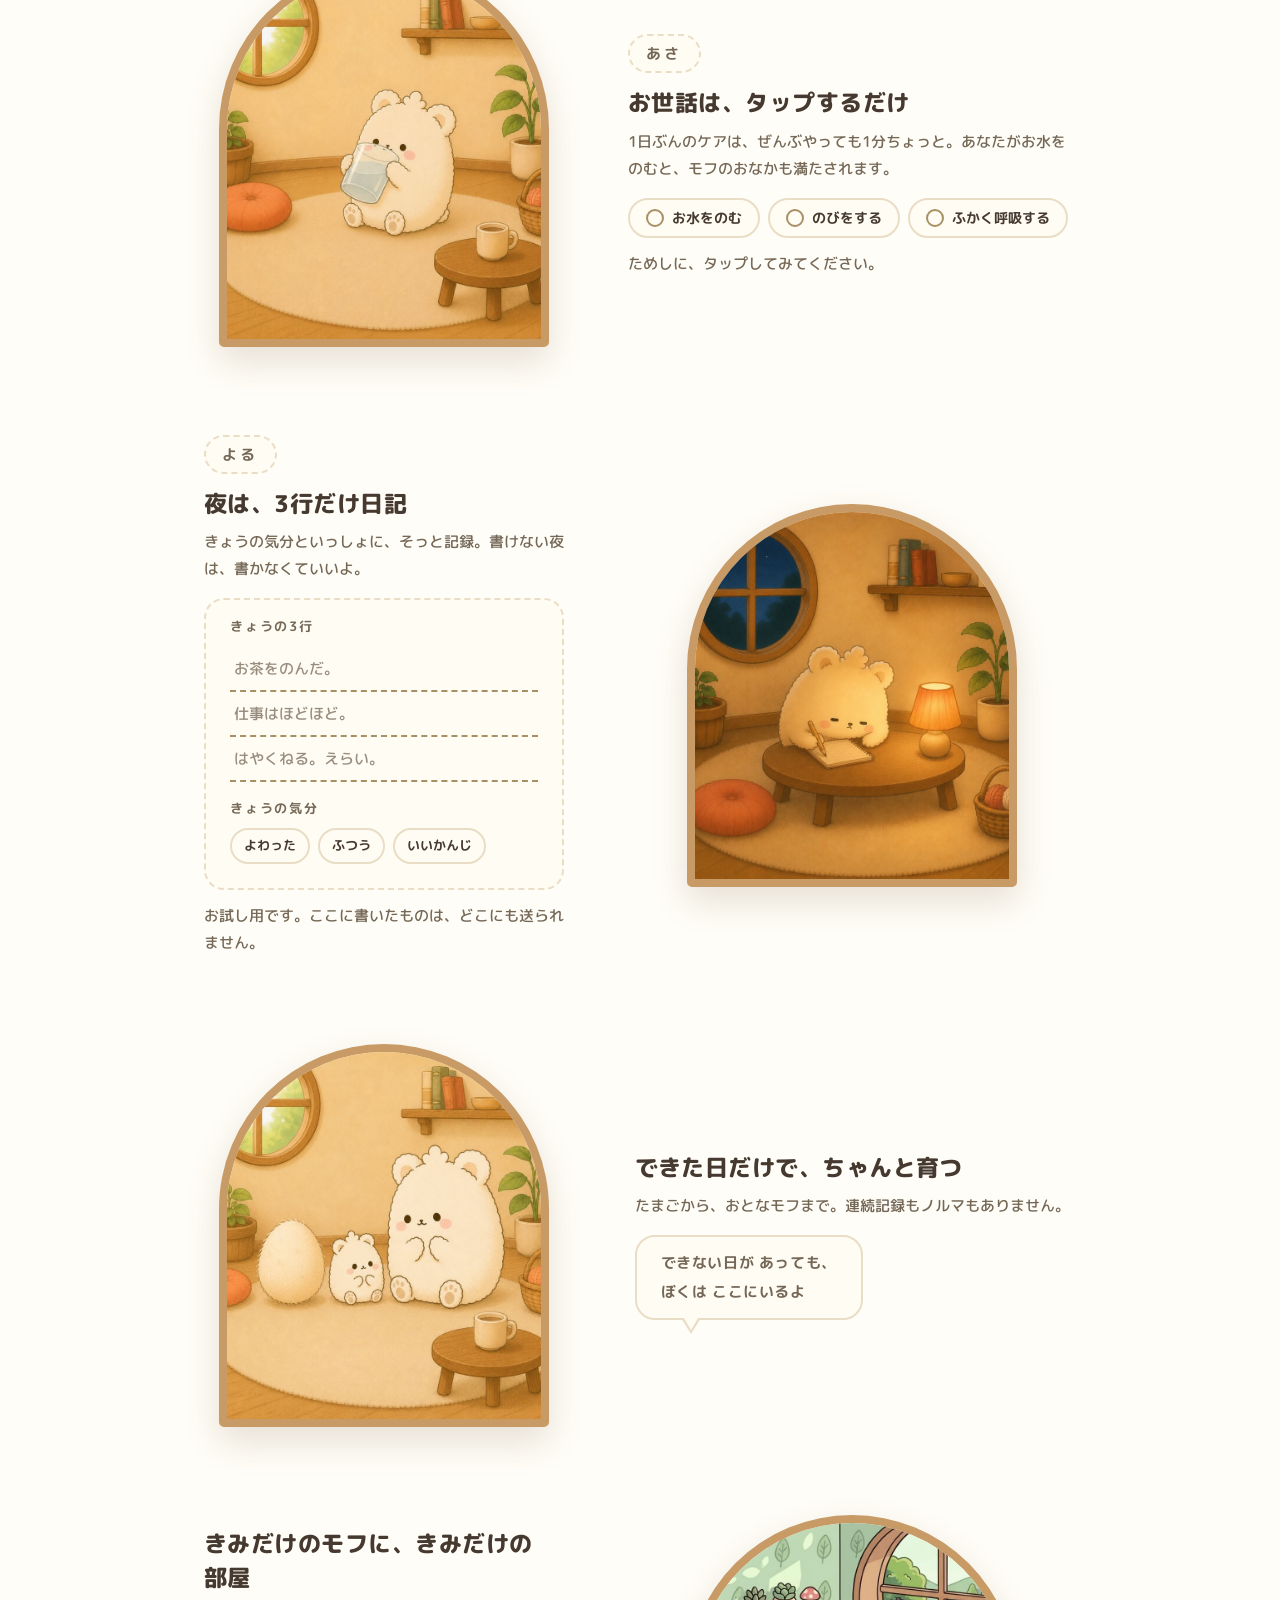
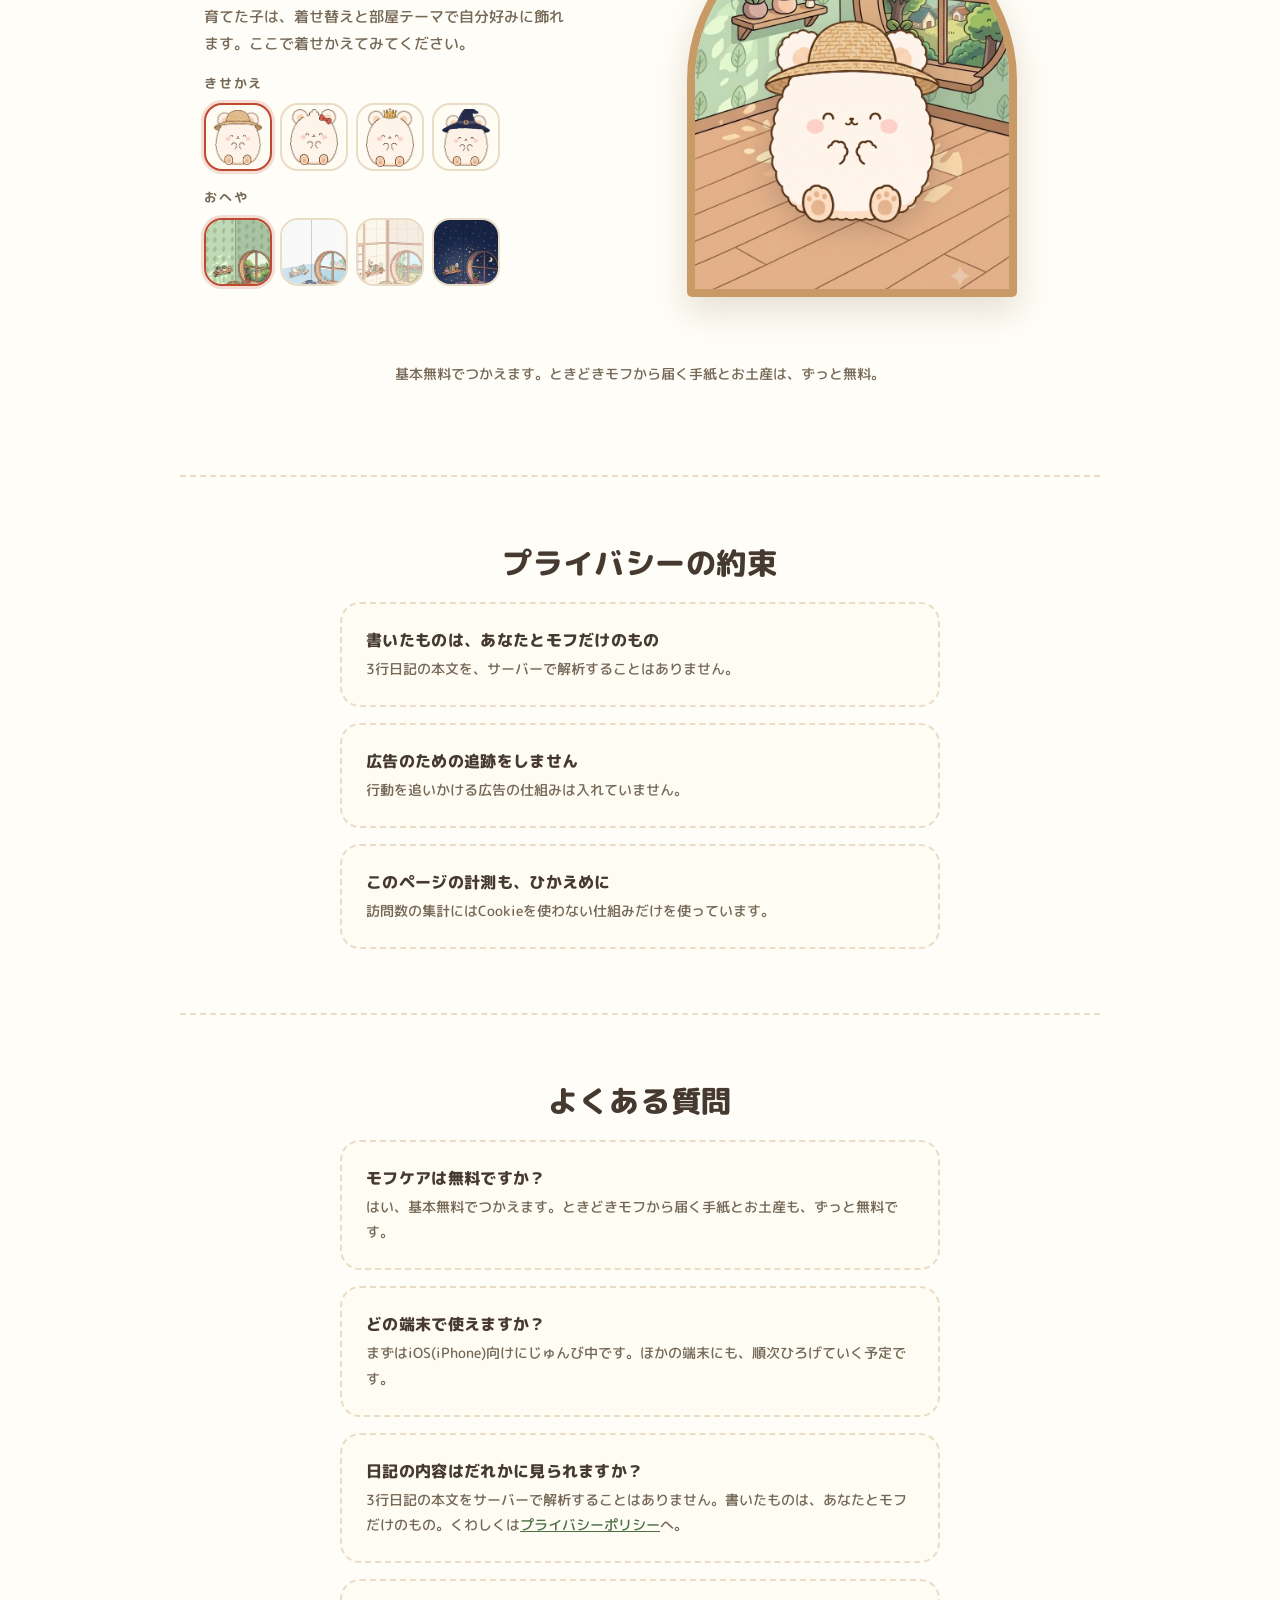
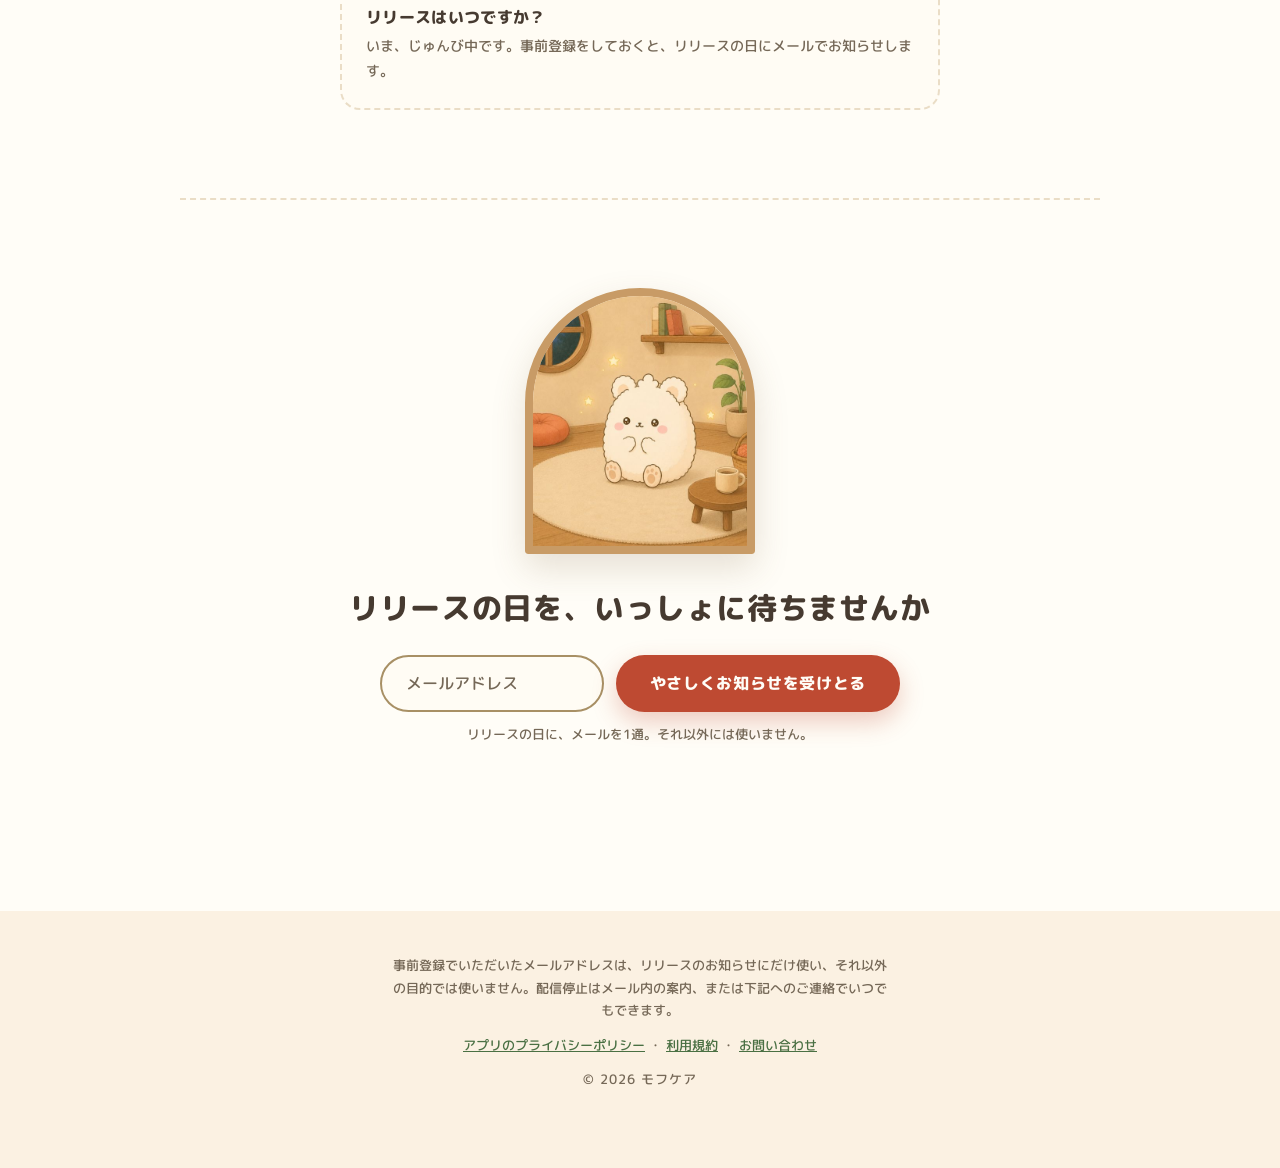
==== commit 2927a6b8: "LPで実際に触れるお試しを追加+ご指摘の見た目を修正 - ケアのチップを押せるように。3つ揃うとモフの絵がきらきらに変わる - 3行日記をその場で書けるように(保存も送信もしない旨を明記)+気分の3択" ====
--- a/index.html
+++ b/index.html
@@ -49,7 +49,7 @@
       {
         "@type": "Question",
         "name": "どの端末で使えますか？",
-        "acceptedAnswer": { "@type": "Answer", "text": "まずはiOS(iPhone)向けにじゅんび中です。ほかの端末での提供は未定です。" }
+        "acceptedAnswer": { "@type": "Answer", "text": "まずはiOS(iPhone)向けにじゅんび中です。ほかの端末にも、順次ひろげていく予定です。" }
       },
       {
         "@type": "Question",
@@ -65,7 +65,7 @@
   }
   </script>
 
-  <link rel="stylesheet" href="style.css?v=v4">
+  <link rel="stylesheet" href="style.css?v=v5">
 </head>
 <body>
 
@@ -106,17 +106,18 @@
 
       <article class="page">
         <div class="window-frame">
-          <img src="assets/scene_water.jpg" alt="お水をのむモフ" loading="lazy" width="880" height="880">
+          <img id="care-scene" src="assets/scene_water.jpg" alt="お水をのむモフ" loading="lazy" width="880" height="880">
         </div>
         <div class="page-text">
           <p class="toki">あさ</p>
           <h3>お世話は、タップするだけ</h3>
           <p>1日ぶんのケアは、ぜんぶやっても1分ちょっと。あなたがお水をのむと、モフのおなかも満たされます。</p>
-          <ul class="care-chips" aria-hidden="true">
-            <li class="done">✓ お水をのむ</li>
-            <li class="done">✓ のびをする</li>
-            <li>ふかく呼吸する</li>
+          <ul class="care-chips" id="care-chips">
+            <li><button type="button" aria-pressed="false"><span class="tick" aria-hidden="true"></span>お水をのむ</button></li>
+            <li><button type="button" aria-pressed="false"><span class="tick" aria-hidden="true"></span>のびをする</button></li>
+            <li><button type="button" aria-pressed="false"><span class="tick" aria-hidden="true"></span>ふかく呼吸する</button></li>
           </ul>
+          <p class="demo-hint" id="care-hint" role="status">ためしに、タップしてみてください。</p>
         </div>
       </article>
 
@@ -128,6 +129,24 @@
           <p class="toki">よる</p>
           <h3>夜は、3行だけ日記</h3>
           <p>きょうの気分といっしょに、そっと記録。書けない夜は、書かなくていいよ。</p>
+
+          <div class="diary">
+            <p class="diary-head">きょうの3行</p>
+            <label class="visually-hidden" for="diary-1">1行目</label>
+            <input class="diary-line" id="diary-1" type="text" maxlength="30" placeholder="お茶をのんだ。">
+            <label class="visually-hidden" for="diary-2">2行目</label>
+            <input class="diary-line" id="diary-2" type="text" maxlength="30" placeholder="仕事はほどほど。">
+            <label class="visually-hidden" for="diary-3">3行目</label>
+            <input class="diary-line" id="diary-3" type="text" maxlength="30" placeholder="はやくねる。えらい。">
+
+            <fieldset class="mood">
+              <legend>きょうの気分</legend>
+              <button type="button" aria-pressed="false">よわった</button>
+              <button type="button" aria-pressed="false">ふつう</button>
+              <button type="button" aria-pressed="false">いいかんじ</button>
+            </fieldset>
+          </div>
+          <p class="demo-hint">お試し用です。ここに書いたものは、どこにも送られません。</p>
         </div>
       </article>
 
@@ -143,23 +162,45 @@
       </article>
 
       <article class="page">
-        <div class="window-frame">
-          <img src="assets/scene_strawhat.jpg" alt="麦わら帽子をかぶったモフ" loading="lazy" width="880" height="880">
+        <div class="window-frame dressup">
+          <img class="room" id="room-img" src="assets/room_forest.jpg?v=v4" alt="もりのへや" loading="lazy" width="768" height="1376">
+          <img class="mofu" id="dress-img" src="assets/dress_strawhat.png?v=v4" alt="麦わら帽子をかぶったモフ" loading="lazy" width="420" height="485">
         </div>
         <div class="page-text">
           <h3>きみだけのモフに、きみだけの部屋</h3>
-          <p>育てた子は、着せ替えと部屋テーマで自分好みに飾れます。</p>
-          <div class="dress-row" aria-hidden="true">
-            <span class="slot"><img src="assets/dress_ribbon.png?v=v3" alt="" loading="lazy"></span>
-            <span class="slot"><img src="assets/dress_crown.png?v=v3" alt="" loading="lazy"></span>
-            <span class="slot"><img src="assets/dress_witchhat.png?v=v3" alt="" loading="lazy"></span>
-          </div>
-          <div class="theme-thumbs" aria-hidden="true">
-            <img src="assets/room_forest.jpg?v=v3" alt="" loading="lazy">
-            <img src="assets/room_seaside.jpg?v=v3" alt="" loading="lazy">
-            <img src="assets/room_washitsu.jpg?v=v3" alt="" loading="lazy">
-            <img src="assets/room_starry.jpg?v=v3" alt="" loading="lazy">
-          </div>
+          <p>育てた子は、着せ替えと部屋テーマで自分好みに飾れます。ここで着せかえてみてください。</p>
+
+          <fieldset class="picker" id="dress-picker">
+            <legend>きせかえ</legend>
+            <button type="button" data-src="assets/dress_strawhat.png?v=v4" data-label="麦わら帽子をかぶったモフ" aria-pressed="true">
+              <img src="assets/dress_strawhat.png?v=v4" alt="麦わらぼうし" loading="lazy">
+            </button>
+            <button type="button" data-src="assets/dress_ribbon.png?v=v4" data-label="リボンをつけたモフ" aria-pressed="false">
+              <img src="assets/dress_ribbon.png?v=v4" alt="リボン" loading="lazy">
+            </button>
+            <button type="button" data-src="assets/dress_crown.png?v=v4" data-label="王冠をかぶったモフ" aria-pressed="false">
+              <img src="assets/dress_crown.png?v=v4" alt="おうかん" loading="lazy">
+            </button>
+            <button type="button" data-src="assets/dress_witchhat.png?v=v4" data-label="魔女帽子をかぶったモフ" aria-pressed="false">
+              <img src="assets/dress_witchhat.png?v=v4" alt="まじょのぼうし" loading="lazy">
+            </button>
+          </fieldset>
+
+          <fieldset class="picker rooms" id="room-picker">
+            <legend>おへや</legend>
+            <button type="button" data-src="assets/room_forest.jpg?v=v4" data-label="もりのへや" aria-pressed="true">
+              <img src="assets/room_forest.jpg?v=v4" alt="もりのへや" loading="lazy">
+            </button>
+            <button type="button" data-src="assets/room_seaside.jpg?v=v4" data-label="うみべのへや" aria-pressed="false">
+              <img src="assets/room_seaside.jpg?v=v4" alt="うみべのへや" loading="lazy">
+            </button>
+            <button type="button" data-src="assets/room_washitsu.jpg?v=v4" data-label="わしつ" aria-pressed="false">
+              <img src="assets/room_washitsu.jpg?v=v4" alt="わしつ" loading="lazy">
+            </button>
+            <button type="button" data-src="assets/room_starry.jpg?v=v4" data-label="ほしぞらのへや" aria-pressed="false">
+              <img src="assets/room_starry.jpg?v=v4" alt="ほしぞらのへや" loading="lazy">
+            </button>
+          </fieldset>
         </div>
       </article>
 
@@ -195,7 +236,7 @@
         </li>
         <li>
           <h3>どの端末で使えますか？</h3>
-          <p>まずはiOS(iPhone)向けにじゅんび中です。ほかの端末での提供は未定です。</p>
+          <p>まずはiOS(iPhone)向けにじゅんび中です。ほかの端末にも、順次ひろげていく予定です。</p>
         </li>
         <li>
           <h3>日記の内容はだれかに見られますか？</h3>
@@ -240,6 +281,7 @@
   </footer>
 
   <script src="main.js"></script>
+  <script src="demo.js"></script>
   <script data-goatcounter="https://mofucare.goatcounter.com/count" async src="vendor-count.js"></script>
 </body>
 </html>
--- a/style.css
+++ b/style.css
@@ -167,8 +167,8 @@
 }
 
 .storybook figcaption {
-  margin-top: var(--space-xs);
-  font-size: 13.5px;
+  margin-top: var(--space-sm);
+  font-size: clamp(15px, 1.6vw, 17px);
   color: var(--muted);
   letter-spacing: 0.08em;
 }
@@ -241,8 +241,9 @@
 
 @media (min-width: 560px) {
   .signup-row { flex-direction: row; align-items: center; }
-  .signup input { flex: 1; min-width: 0; }
-  .signup button { flex-shrink: 0; }
+  /* 入力欄はボタンより広く。書く場所が主役で、押す場所は添えもの */
+  .signup input { flex: 1 1 auto; min-width: 0; }
+  .signup button { flex: 0 1 auto; }
 }
 
 /* ---------- セクション共通 ---------- */
@@ -308,6 +309,21 @@
 
 .window-frame.small { width: min(230px, 62vw); }
 
+/* 着せ替えデモ: 部屋の上にモフを重ねる(アプリと同じ組み立て) */
+.window-frame.dressup { position: relative; }
+
+.window-frame.dressup .room { object-position: 50% 82%; }
+
+.window-frame.dressup .mofu {
+  position: absolute;
+  left: 50%;
+  bottom: 18%;
+  width: 56%;
+  height: auto;
+  transform: translateX(-50%);
+  filter: drop-shadow(0 8px 14px rgba(70, 58, 48, 0.22));
+}
+
 .toki {
   display: inline-block;
   font-size: 13px;
@@ -325,7 +341,7 @@
 
 .page-text > p { color: var(--muted); font-size: 15px; }
 
-/* アプリのケアチップ(実UIの引用) */
+/* アプリのケアチップ(押して試せる) */
 .care-chips {
   list-style: none;
   display: flex;
@@ -335,19 +351,186 @@
   margin-top: var(--space-sm);
 }
 
-.care-chips li {
-  background: var(--card);
+.care-chips button {
+  font: inherit;
+  display: inline-flex;
+  align-items: center;
+  gap: var(--space-2xs);
+  background: var(--card);
+  color: var(--ink);
   border: 2px solid var(--line-soft);
   border-radius: var(--radius-pill);
   padding: var(--space-2xs) var(--space-sm);
   font-size: 14px;
   font-weight: 700;
-}
-
-.care-chips li.done {
+  line-height: 1.4;
+  cursor: pointer;
+  transition: background-color 0.15s ease, border-color 0.15s ease;
+}
+
+.care-chips button:hover { border-color: var(--leaf); }
+
+.care-chips .tick {
+  width: 18px;
+  height: 18px;
+  flex: none;
+  border: 2px solid var(--line-input);
+  border-radius: 50%;
+  position: relative;
+}
+
+.care-chips button[aria-pressed="true"] {
   background: var(--leaf-pale);
   border-color: var(--leaf);
   color: var(--leaf-deep);
+}
+
+.care-chips button[aria-pressed="true"] .tick {
+  background: var(--leaf-deep);
+  border-color: var(--leaf-deep);
+}
+
+/* チェックの線 */
+.care-chips button[aria-pressed="true"] .tick::after {
+  content: '';
+  position: absolute;
+  left: 4px;
+  top: 1px;
+  width: 4px;
+  height: 8px;
+  border: solid var(--kami);
+  border-width: 0 2px 2px 0;
+  transform: rotate(45deg);
+}
+
+.demo-hint {
+  margin-top: var(--space-xs);
+  font-size: 13px;
+  color: var(--muted);
+}
+
+/* よる: 書ける3行日記(お試し・保存しない) */
+.diary {
+  margin-top: var(--space-sm);
+  background: var(--card);
+  border: 2px dashed var(--line-soft);
+  border-radius: var(--radius);
+  padding: var(--space-sm) var(--space-md) var(--space-md);
+  text-align: left;
+}
+
+.diary-head {
+  font-size: 12.5px;
+  font-weight: 700;
+  letter-spacing: 0.14em;
+  color: var(--muted);
+  margin-bottom: var(--space-2xs);
+}
+
+.diary-line {
+  font: inherit;
+  font-size: 15px;
+  color: var(--ink);
+  width: 100%;
+  background: transparent;
+  border: none;
+  border-bottom: 2px dashed var(--line-input);
+  border-radius: 0;
+  padding: var(--space-2xs) var(--space-3xs);
+  outline: 2px solid transparent;
+  outline-offset: 2px;
+}
+
+.diary-line::placeholder { color: var(--muted); opacity: 0.75; }
+
+.diary-line:focus-visible {
+  outline: 3px solid var(--coral-cta);
+  border-bottom-color: var(--coral-cta);
+}
+
+.diary-line + .diary-line { margin-top: var(--space-2xs); }
+
+.mood {
+  border: none;
+  margin-top: var(--space-sm);
+  display: flex;
+  flex-wrap: wrap;
+  gap: var(--space-2xs);
+}
+
+.mood legend {
+  font-size: 12.5px;
+  font-weight: 700;
+  letter-spacing: 0.14em;
+  color: var(--muted);
+  margin-bottom: var(--space-2xs);
+}
+
+.mood button,
+.picker button {
+  font: inherit;
+  cursor: pointer;
+  background: var(--card);
+  color: var(--ink);
+  border: 2px solid var(--line-soft);
+  transition: border-color 0.15s ease, background-color 0.15s ease;
+}
+
+.mood button {
+  font-size: 13px;
+  font-weight: 700;
+  border-radius: var(--radius-pill);
+  padding: var(--space-3xs) var(--space-xs);
+}
+
+.mood button:hover,
+.picker button:hover { border-color: var(--leaf); }
+
+.mood button[aria-pressed="true"] {
+  background: var(--leaf-pale);
+  border-color: var(--leaf-deep);
+  color: var(--leaf-deep);
+}
+
+/* すきな日: きせかえ・おへやの選択 */
+.picker {
+  border: none;
+  margin-top: var(--space-sm);
+  display: flex;
+  flex-wrap: wrap;
+  gap: var(--space-2xs);
+}
+
+.picker legend {
+  font-size: 12.5px;
+  font-weight: 700;
+  letter-spacing: 0.14em;
+  color: var(--muted);
+  margin-bottom: var(--space-2xs);
+}
+
+.picker button {
+  width: 68px;
+  height: 68px;
+  padding: 0;
+  border-radius: 18px;
+  overflow: hidden;
+  display: grid;
+  place-items: center;
+}
+
+.picker button[aria-pressed="true"] {
+  border-color: var(--coral-cta);
+  box-shadow: 0 0 0 3px rgba(190, 74, 50, 0.18);
+}
+
+.picker button img { width: 48px; height: auto; }
+
+.picker.rooms button img {
+  width: 100%;
+  height: 100%;
+  object-fit: cover;
+  object-position: 50% 78%;
 }
 
 /* モフのふきだし */
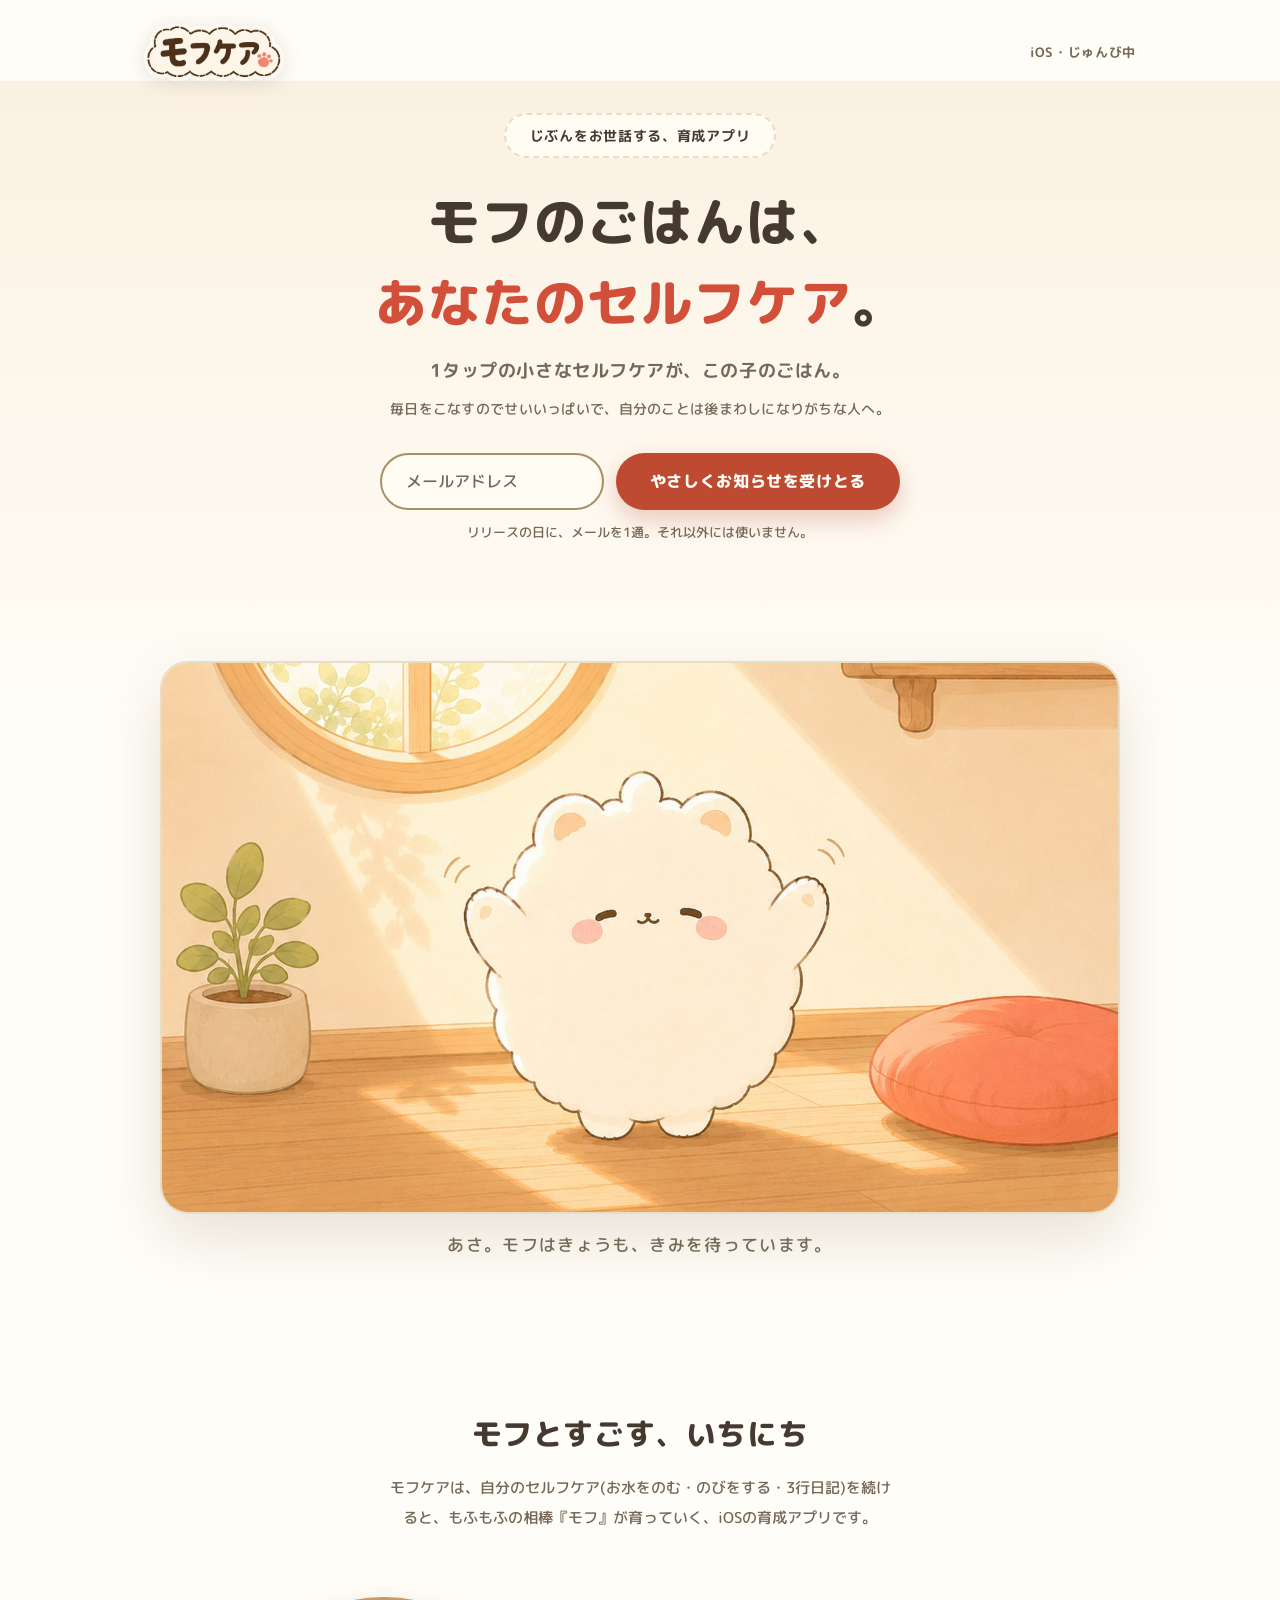
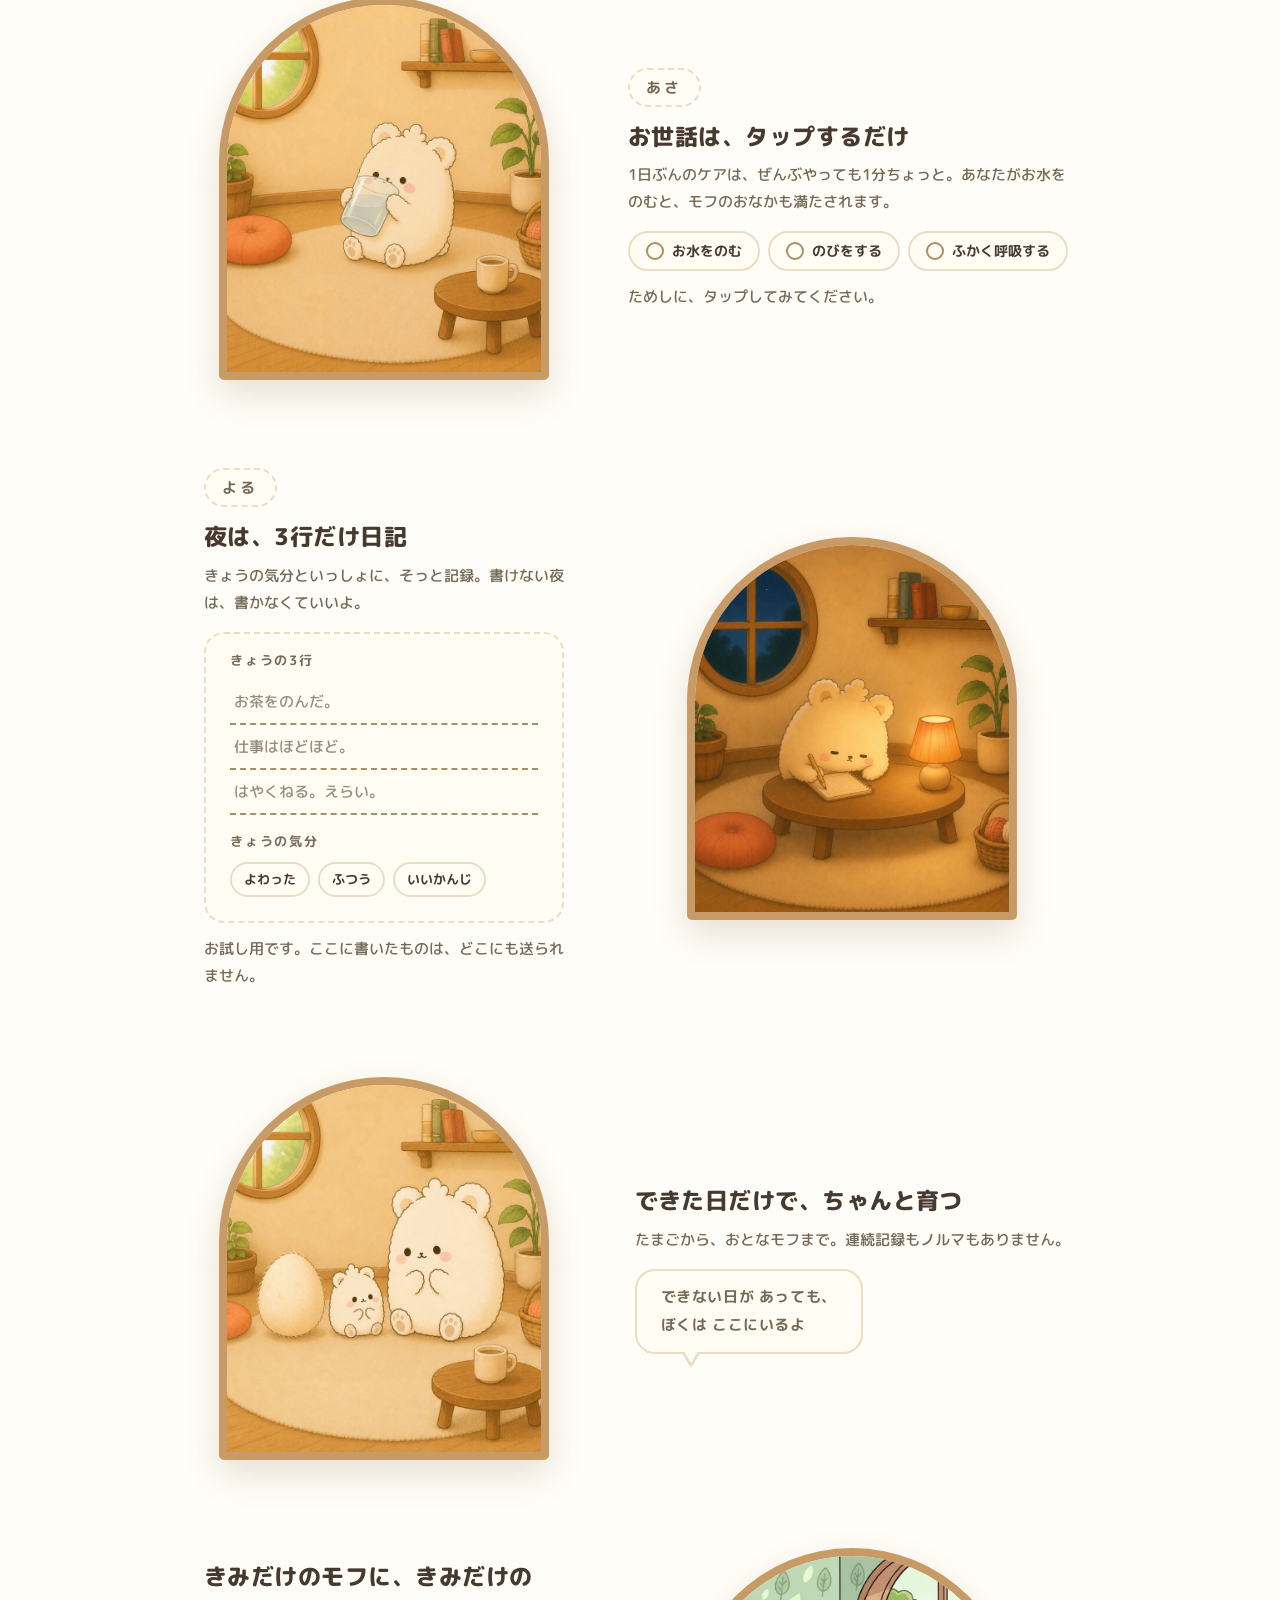
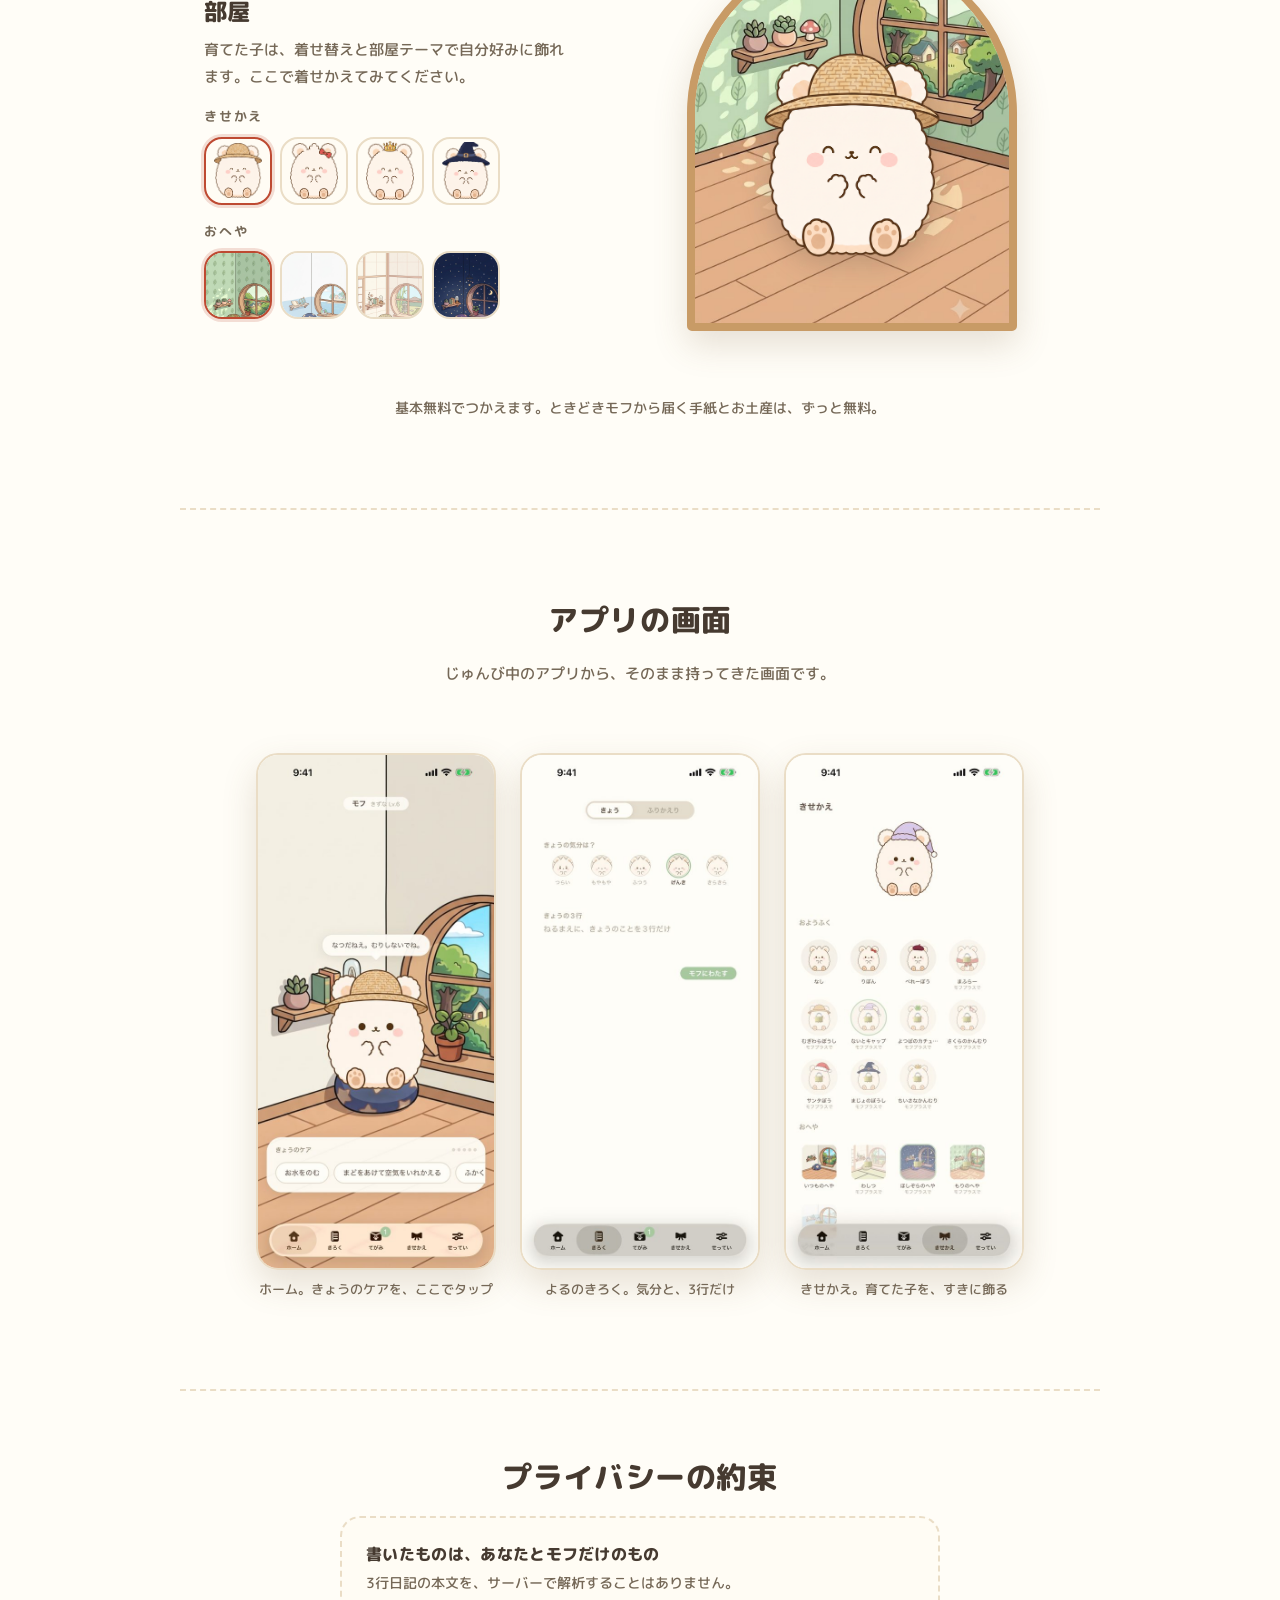
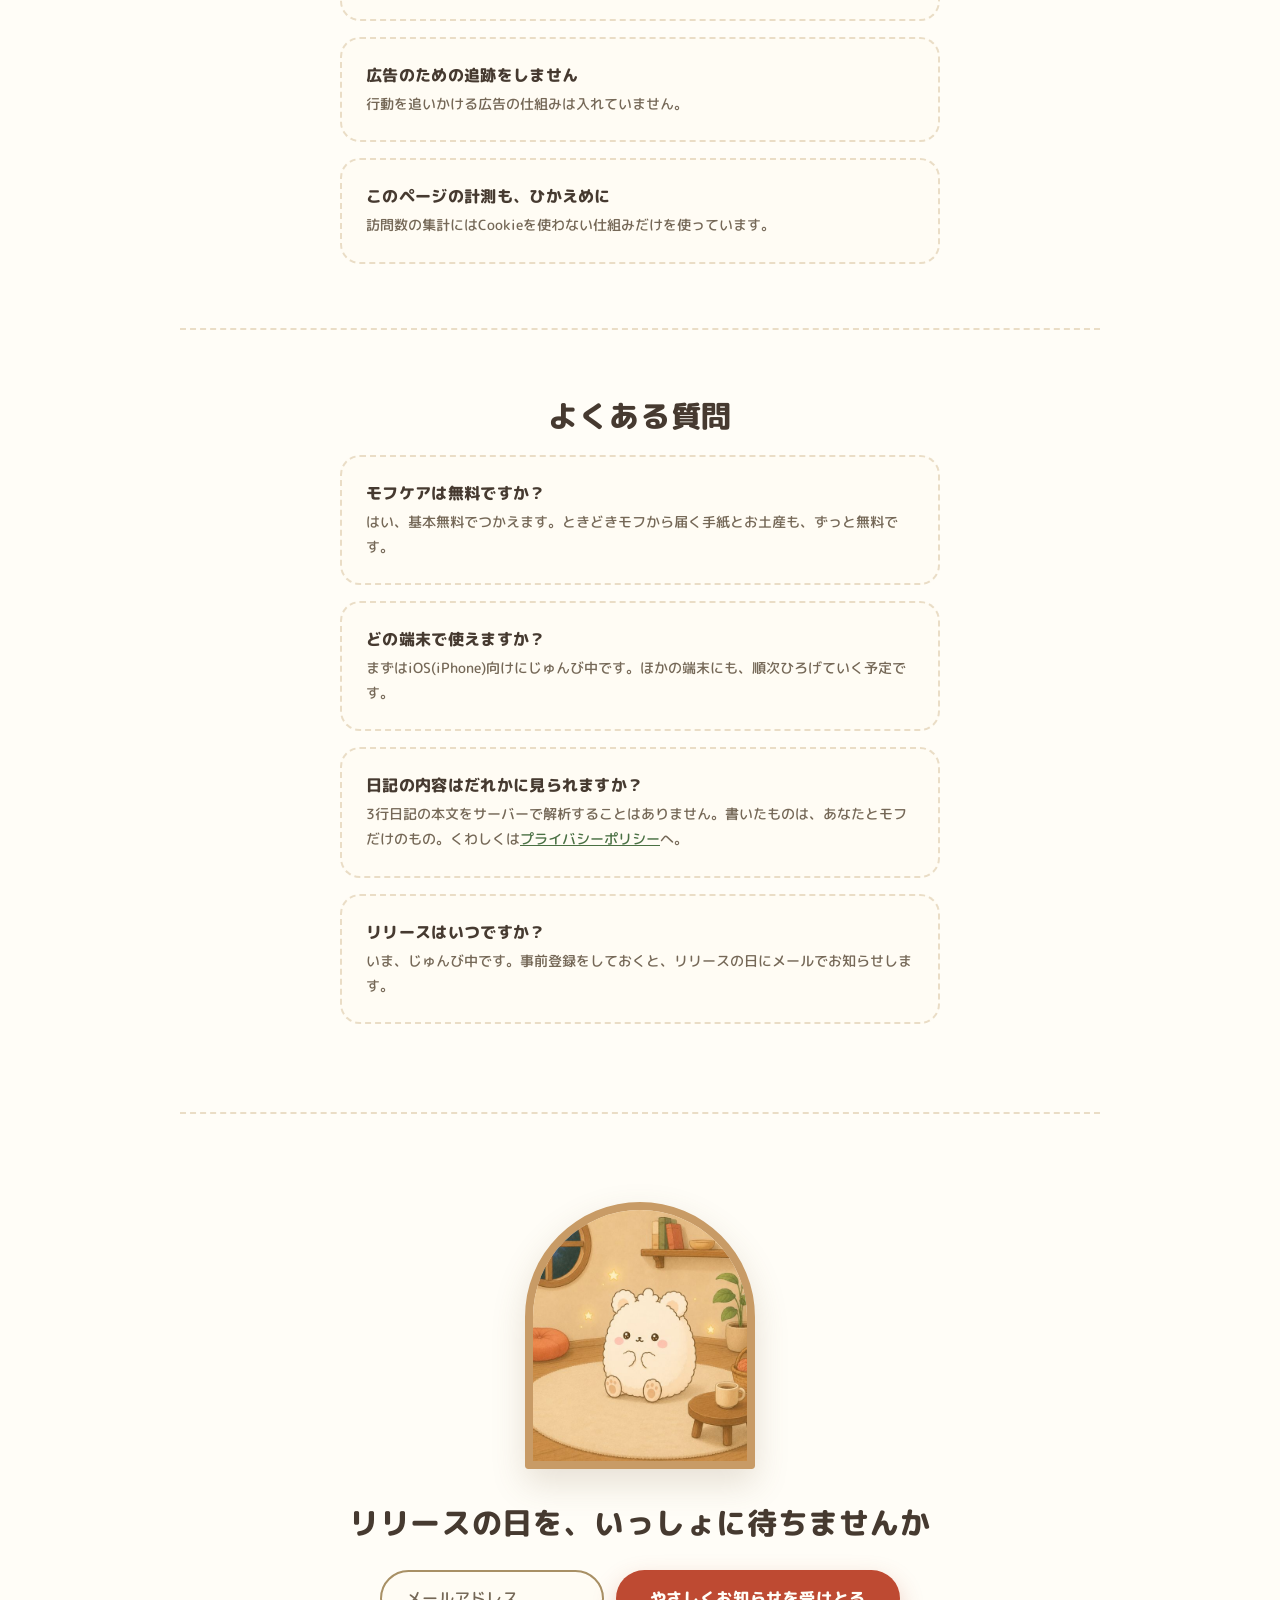
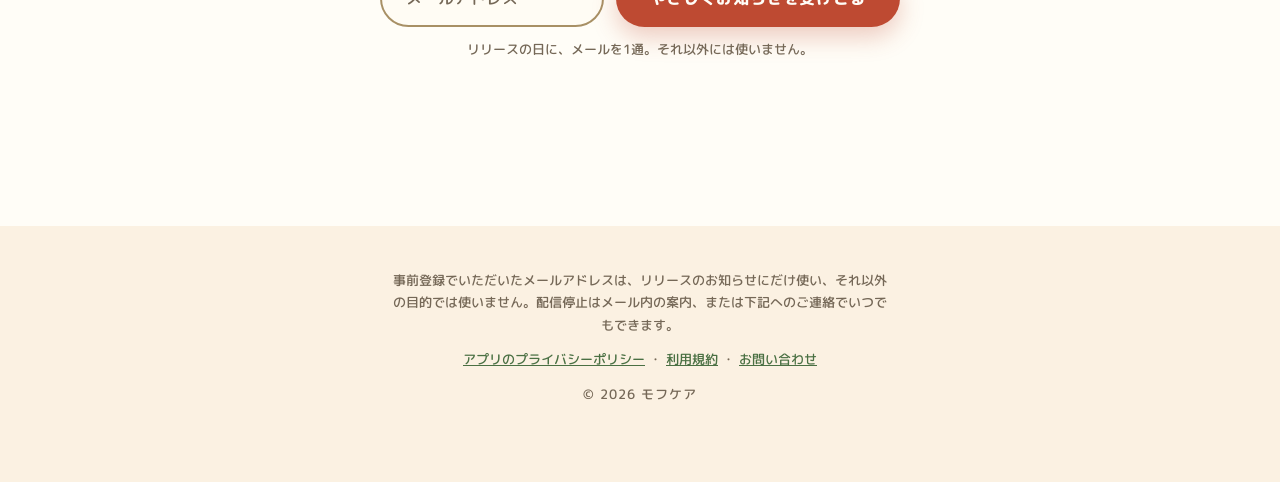
==== commit bfc56aa0: "外部レビュー(Gemini)の指摘に対応: 実機画面・ターゲット明示・登録後のシェア導線 - 「アプリの画面」セクションを新設。実機のスクリーンショット3枚(ホーム/きろく/きせかえ)を   そのまま" ====
--- a/index.html
+++ b/index.html
@@ -65,7 +65,7 @@
   }
   </script>
 
-  <link rel="stylesheet" href="style.css?v=v5">
+  <link rel="stylesheet" href="style.css?v=v6">
 </head>
 <body>
 
@@ -81,6 +81,7 @@
 
     <h1 id="headline">モフのごはんは、<br><em>あなたのセルフケア</em>。</h1>
     <p class="hero-sub">1タップの小さなセルフケアが、この子のごはん。</p>
+    <p class="hero-for">毎日をこなすのでせいいっぱいで、自分のことは後まわしになりがちな人へ。</p>
 
     <form class="signup" data-signup>
       <div class="signup-row">
@@ -90,6 +91,7 @@
       </div>
       <p class="signup-note">リリースの日に、メールを1通。それ以外には使いません。</p>
       <p class="signup-status" role="status" aria-live="polite"></p>
+      <p class="signup-share" hidden><a href="https://x.com/intent/tweet?text=%E3%81%98%E3%81%B6%E3%82%93%E3%82%92%E3%81%8A%E4%B8%96%E8%A9%B1%E3%81%99%E3%82%8B%E3%81%A8%E3%80%81%E3%83%A2%E3%83%95%E3%81%8C%E8%82%B2%E3%81%A4%E3%80%82%0A%E3%80%8C%E3%83%A2%E3%83%95%E3%82%B1%E3%82%A2%E3%80%8D%E3%82%92%E4%BA%8B%E5%89%8D%E7%99%BB%E9%8C%B2%E3%81%97%E3%81%BE%E3%81%97%E3%81%9F%E3%80%82&url=https%3A%2F%2Fmofucare.pages.dev%2F%3Fref%3Dshare" target="_blank" rel="noopener">Xで、そっと教える</a></p>
     </form>
 
     <figure class="storybook">
@@ -205,6 +207,26 @@
       </article>
 
       <p class="free-note">基本無料でつかえます。ときどきモフから届く手紙とお土産は、ずっと無料。</p>
+    </section>
+
+    <!-- 実際の画面 -->
+    <section class="shots">
+      <h2>アプリの画面</h2>
+      <p class="section-lead">じゅんび中のアプリから、そのまま持ってきた画面です。</p>
+      <div class="shot-row">
+        <figure>
+          <img src="assets/shot_home.jpg" alt="ホーム画面。部屋にいるモフと、きょうのケアの一覧" loading="lazy" width="520" height="1130">
+          <figcaption>ホーム。きょうのケアを、ここでタップ</figcaption>
+        </figure>
+        <figure>
+          <img src="assets/shot_diary.jpg" alt="きろく画面。きょうの気分を5段階から選び、3行の日記を書く" loading="lazy" width="520" height="1130">
+          <figcaption>よるのきろく。気分と、3行だけ</figcaption>
+        </figure>
+        <figure>
+          <img src="assets/shot_kisekae.jpg" alt="きせかえ画面。帽子やリボンを選ぶ" loading="lazy" width="520" height="1130">
+          <figcaption>きせかえ。育てた子を、すきに飾る</figcaption>
+        </figure>
+      </div>
     </section>
 
     <!-- プライバシー -->
@@ -263,6 +285,7 @@
         </div>
         <p class="signup-note">リリースの日に、メールを1通。それ以外には使いません。</p>
         <p class="signup-status" role="status" aria-live="polite"></p>
+        <p class="signup-share" hidden><a href="https://x.com/intent/tweet?text=%E3%81%98%E3%81%B6%E3%82%93%E3%82%92%E3%81%8A%E4%B8%96%E8%A9%B1%E3%81%99%E3%82%8B%E3%81%A8%E3%80%81%E3%83%A2%E3%83%95%E3%81%8C%E8%82%B2%E3%81%A4%E3%80%82%0A%E3%80%8C%E3%83%A2%E3%83%95%E3%82%B1%E3%82%A2%E3%80%8D%E3%82%92%E4%BA%8B%E5%89%8D%E7%99%BB%E9%8C%B2%E3%81%97%E3%81%BE%E3%81%97%E3%81%9F%E3%80%82&url=https%3A%2F%2Fmofucare.pages.dev%2F%3Fref%3Dshare" target="_blank" rel="noopener">Xで、そっと教える</a></p>
       </form>
       <noscript><p class="signup-note">フォームの利用にはJavaScriptが必要です。動かないときは mofucare.app@gmail.com へ「お知らせ希望」とメールしてください。</p></noscript>
     </section>
--- a/style.css
+++ b/style.css
@@ -153,6 +153,13 @@
   font-weight: 700;
   color: var(--muted);
   letter-spacing: 0.03em;
+}
+
+.hero-for {
+  margin-top: var(--space-2xs);
+  font-size: 14px;
+  color: var(--muted);
+  letter-spacing: 0.02em;
 }
 
 /* 絵本の見ひらき */
@@ -229,6 +236,19 @@
 
 .signup-note { margin-top: var(--space-xs); font-size: 12.5px; color: var(--muted); }
 
+/* 登録できた人にだけ出るシェア導線 */
+.signup-share { margin-top: var(--space-xs); }
+
+.signup-share a {
+  display: inline-block;
+  font-size: 14px;
+  font-weight: 700;
+  color: var(--leaf-deep);
+  text-decoration-thickness: 2px;
+  text-underline-offset: 4px;
+  padding: var(--space-3xs) var(--space-2xs);
+}
+
 .signup-status {
   margin-top: var(--space-xs);
   font-size: 15px;
@@ -614,6 +634,32 @@
   .care-chips, .dress-row, .theme-thumbs { justify-content: flex-start; }
 }
 
+/* ---------- アプリの画面(実機のスクリーンショット) ---------- */
+
+.shot-row {
+  display: flex;
+  flex-wrap: wrap;
+  justify-content: center;
+  gap: var(--space-md);
+}
+
+.shot-row figure { width: min(240px, 68vw); }
+
+.shot-row img {
+  width: 100%;
+  height: auto;
+  border-radius: 22px;
+  border: 2px solid var(--line-soft);
+  box-shadow: var(--shadow-md);
+}
+
+.shot-row figcaption {
+  margin-top: var(--space-2xs);
+  font-size: 13px;
+  color: var(--muted);
+  text-align: center;
+}
+
 /* ---------- プライバシー / FAQ ---------- */
 
 .privacy ul,
